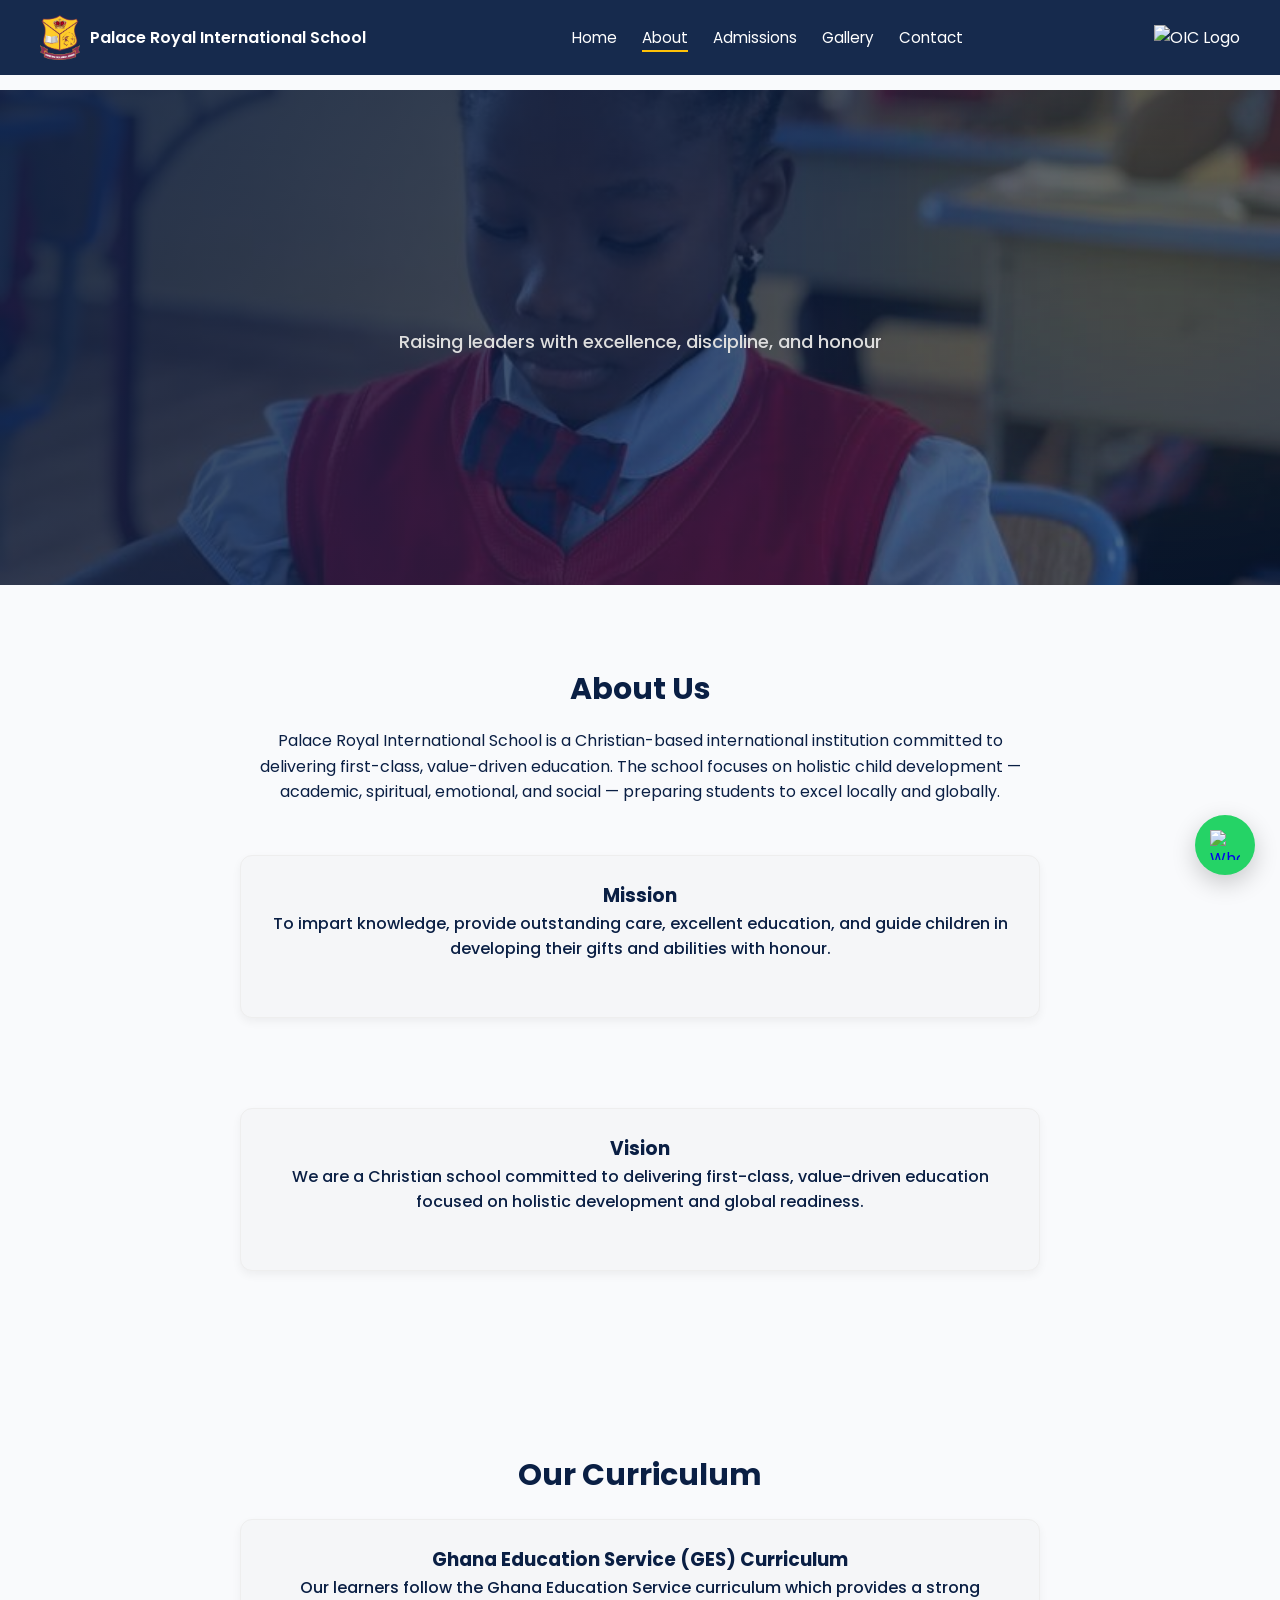
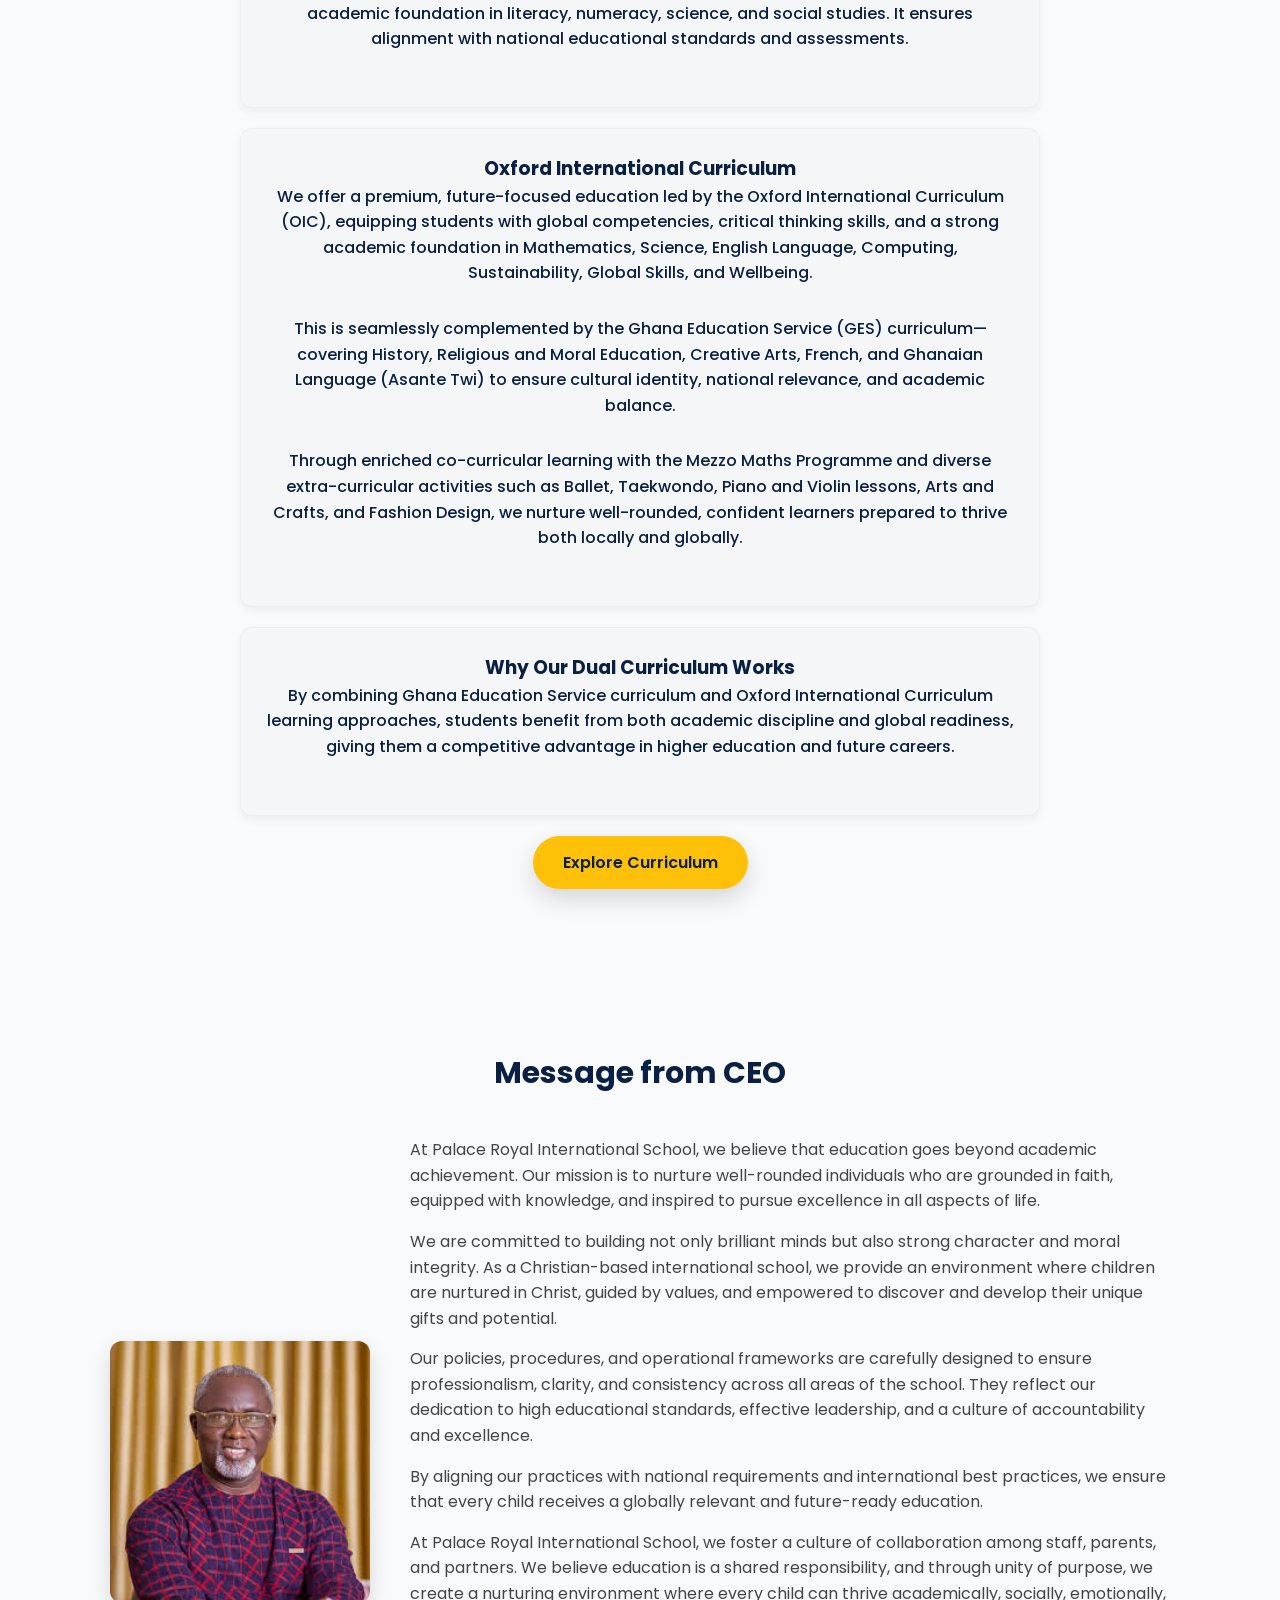
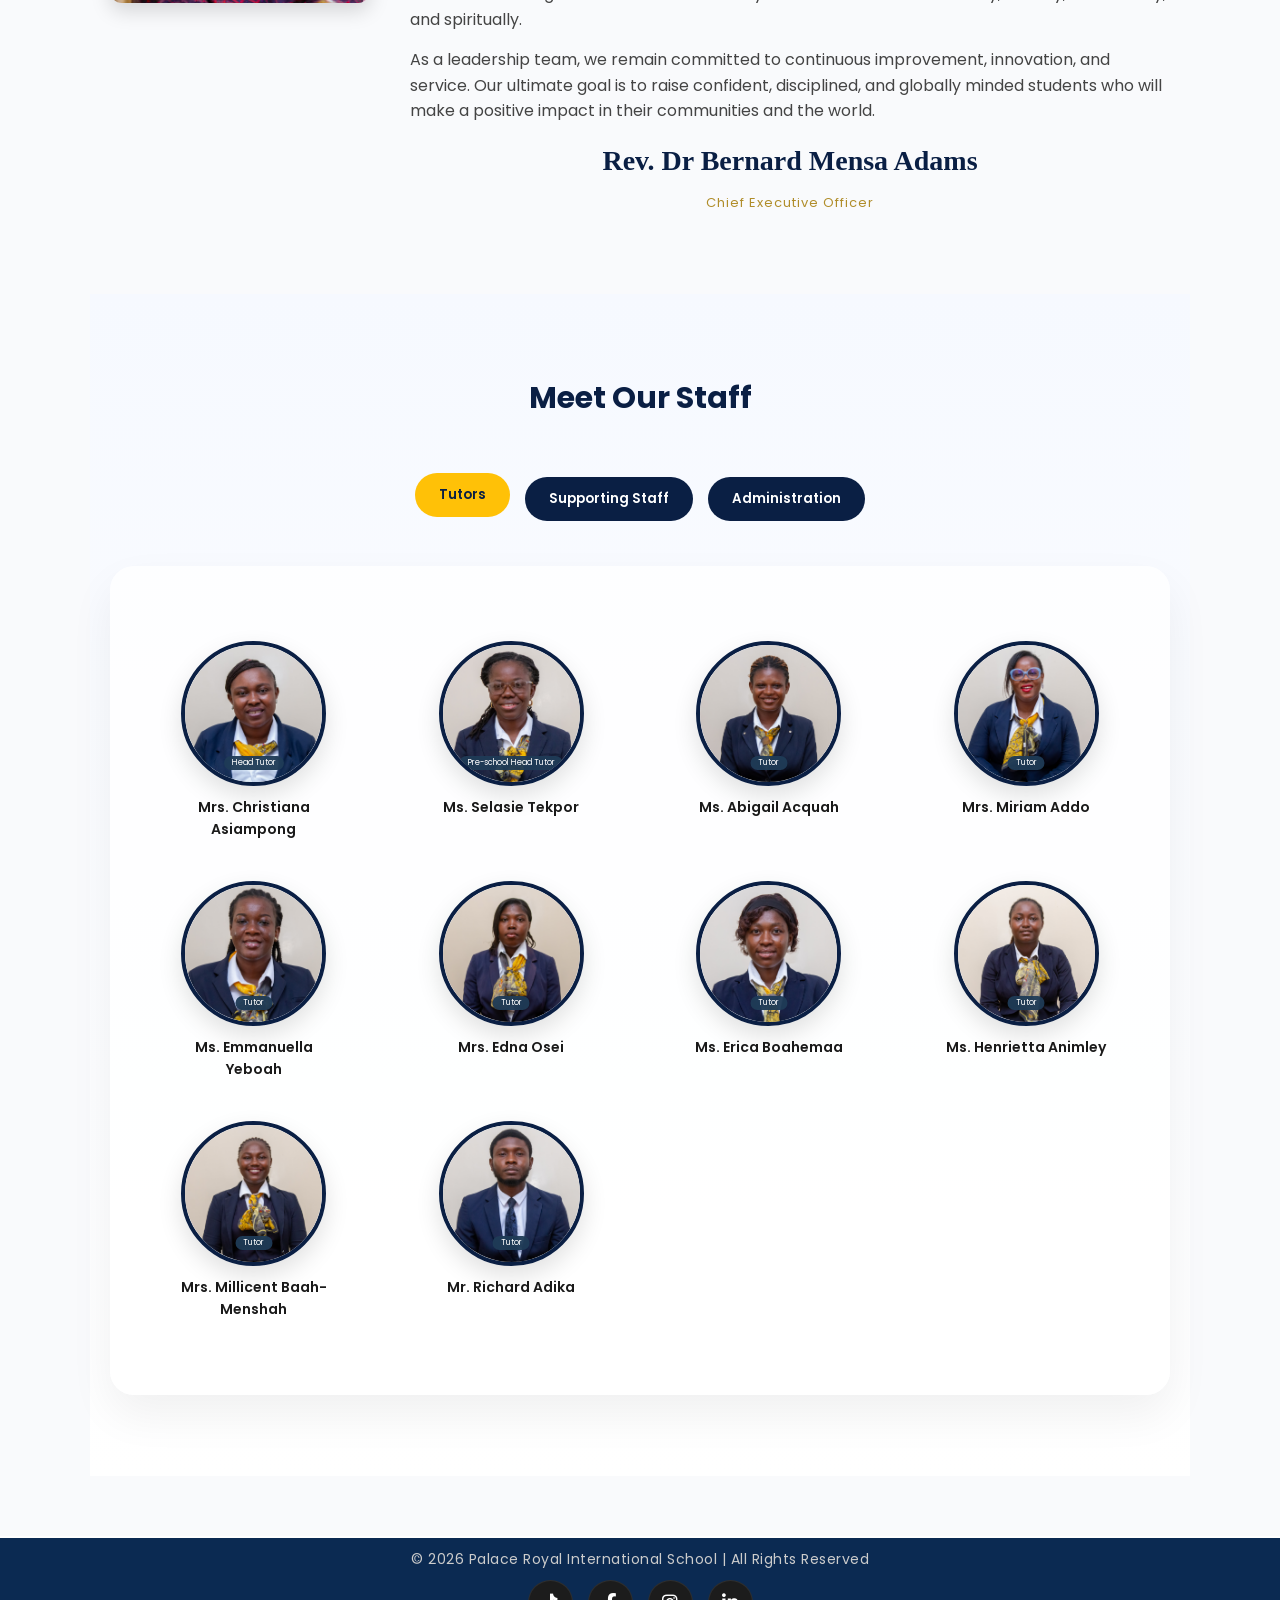
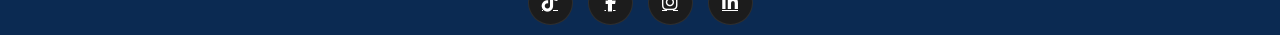
==== about.html @ c78242df "Initial website upload" ====
<!DOCTYPE html>
<html lang="en">

<head>
  <meta charset="UTF-8">
  <meta name="viewport" content="width=device-width, initial-scale=1.0">
  <title>About Us - Palace Royal International School</title>

  <link rel="stylesheet" href="style.css">
  <link href="https://fonts.googleapis.com/css2?family=Poppins:wght@300;400;600&display=swap" rel="stylesheet">
  <link rel="stylesheet" href="https://cdnjs.cloudflare.com/ajax/libs/font-awesome/6.5.0/css/all.min.css">
</head>

<body>

<!-- ================= STAFF POPUP (ONLY ONE VERSION) ================= -->
<div id="staffPopup" class="popup-overlay">

  <div class="popup-card">

    <button class="close-btn" id="closePopup">×</button>

    <img id="popupImg" class="popup-img" src="" alt="Tutor">

    <h2 id="popupName"></h2>
    <p id="popupRole"></p>

    <div class="popup-fact">
      <h4>Fun Fact</h4>
      <p id="popupFact"></p>
    </div>

  </div>

</div>

<!-- ================= NAVBAR ================= -->
<header class="header">
  <nav class="navbar">

    <div class="logo-container">
      <img src="images/school-logo.jpg" alt="School Logo">
      <span>Palace Royal International School</span>
    </div>

    <ul class="nav-links" id="navLinks">
      <li><a href="index.html">Home</a></li>
      <li><a href="about.html" class="active">About</a></li>
      <li><a href="admissions.html">Admissions</a></li>
      <li><a href="gallery.html">Gallery</a></li>
      <li><a href="contact.html">Contact</a></li>
    </ul>

    <div class="nav-logo">
      <img src="images/oic-logo.jpg" alt="OIC Logo">
    </div>

    <div class="menu-toggle" id="menuToggle">
      <span></span>
      <span></span>
      <span></span>
    </div>

  </nav>
</header>

<!-- ================= HERO ================= -->
<section class="page-hero">
  <p>Raising leaders with excellence, discipline, and honour</p>
</section>

<!-- ================= ABOUT ================= -->
<section class="section fade-in">

  <h2>About Us</h2>

  <p>
    Palace Royal International School is a Christian-based international institution committed to delivering first-class,
    value-driven education. The school focuses on holistic child development — academic, spiritual, emotional, and social —
    preparing students to excel locally and globally.
  </p>

  <div class="cards">

    <div class="card">
      <h3>Mission</h3>
      <p>
        To impart knowledge, provide outstanding care, excellent education, and guide children in developing their gifts and abilities with honour.
      </p>
    </div>

    <div class="card">
      <h3>Vision</h3>
      <p>
        We are a Christian school committed to delivering first-class, value-driven education focused on holistic development and global readiness.
      </p>
    </div>

  </div>

</section>

<section class="section">
  <h2>Our Curriculum</h2>

  <!-- GES -->
  <div class="card">
    <h3>Ghana Education Service (GES) Curriculum</h3>
    <p>
      Our learners follow the Ghana Education Service curriculum which provides a strong academic foundation in literacy, numeracy,
      science, and social studies. It ensures alignment with national educational standards and assessments.
    </p>
  </div>

  <!-- OIC -->
  <div class="card">
    <h3>Oxford International Curriculum</h3>
    <p>
   We offer a premium, future-focused education led by the Oxford International Curriculum (OIC), 
   equipping students with global competencies, critical thinking skills, 
   and a strong academic foundation in Mathematics, Science, English Language, Computing, Sustainability,
    Global Skills, and Wellbeing.
    </p>
    <p>
    This is seamlessly complemented by the Ghana Education Service (GES) 
    curriculum—covering History, Religious and Moral Education, Creative Arts, French, and Ghanaian Language (Asante Twi)
    to ensure cultural identity, national relevance, and academic balance. 
</p>

<p>
    Through enriched co-curricular learning with the Mezzo Maths Programme and diverse extra-curricular activities
     such as Ballet, Taekwondo, Piano and Violin lessons, Arts and Crafts, and Fashion Design,
      we nurture well-rounded, confident learners prepared to thrive both locally and globally.
    </p>
  </div>

  <!-- WHY -->
  <div class="card">
    <h3>Why Our Dual Curriculum Works</h3>
    <p>
      By combining Ghana Education Service curriculum and Oxford International Curriculum learning approaches, students benefit from both academic discipline and 
      global readiness,
      giving them a competitive advantage in higher education and future careers.
    </p>
  </div>

  
  <a href="curriculum.html" class="btn-primary">Explore Curriculum</a>
  
</section>


<!-- ================= CEO MESSAGE (FULL RESTORED CLEAN VERSION) ================= -->
<section class="section fade-in">

  <h2>Message from CEO</h2>

  <div class="ceo-container">

    <div class="ceo-image">
      <img src="images/ceo.jpg" alt="CEO">
    </div>

    <div class="ceo-text">

      <p>
        At Palace Royal International School, we believe that education goes beyond academic achievement.
        Our mission is to nurture well-rounded individuals who are grounded in faith, equipped with knowledge,
        and inspired to pursue excellence in all aspects of life.
      </p>

      <p>
        We are committed to building not only brilliant minds but also strong character and moral integrity.
        As a Christian-based international school, we provide an environment where children are nurtured in Christ,
        guided by values, and empowered to discover and develop their unique gifts and potential.
      </p>

      <p>
        Our policies, procedures, and operational frameworks are carefully designed to ensure professionalism, clarity,
        and consistency across all areas of the school. They reflect our dedication to high educational standards,
        effective leadership, and a culture of accountability and excellence.
      </p>

      <p>
        By aligning our practices with national requirements and international best practices, we ensure that every child
        receives a globally relevant and future-ready education.
      </p>

      <p>
        At Palace Royal International School, we foster a culture of collaboration among staff, parents, and partners.
        We believe education is a shared responsibility, and through unity of purpose, we create a nurturing environment
        where every child can thrive academically, socially, emotionally, and spiritually.
      </p>

      <p>
        As a leadership team, we remain committed to continuous improvement, innovation, and service.
        Our ultimate goal is to raise confident, disciplined, and globally minded students who will make a positive impact in their communities and the world.
      </p>

   <div class="ceo-signature">
  <h4>Rev. Dr Bernard Mensa Adams</h4>
  <span>Chief Executive Officer</span>
</div>
  </div>




</section>

<!-- ================= STAFF ================= -->

<section class="section staff-section fade-in">

  <div class="staff-header">
    <h2>Meet Our Staff</h2>
  </div>

  <div class="staff-tabs">
    <button type="button" class="staff-tab active" onclick="showStaffGroup('tutors', this)">Tutors</button>
    <button type="button" class="staff-tab" onclick="showStaffGroup('support', this)">Supporting Staff</button>
    <button type="button" class="staff-tab" onclick="showStaffGroup('admin', this)">Administration</button>
  </div>

  <!-- TUTORS -->
  <div id="tutors" class="staff-group-parallax active-staff-group">
    <div class="staff-container">

      <!-- staff 1 -->
      <div class="staff-card" data-fact="Loves Mathematics and enjoys simplifying complex problems for students." onclick="openFunFact(this)">
        <div class="img-wrap">
          <img src="images/staff1.jpg" alt="Staff 1">
          <span class="role-badge">Head Tutor</span>
        </div>
        <h3>Mrs. Christiana Asiampong</h3>
      </div>

      <!-- staff 2 -->
      <div class="staff-card" data-fact="Passionate about early childhood development and building strong foundational skills in young learners." onclick="openFunFact(this)">
        <div class="img-wrap">
          <img src="images/staff2.jpg" alt="Staff 2">
          <span class="role-badge">Pre-school Head Tutor</span>
        </div>
        <h3>Ms. Selasie Tekpor</h3>
      </div>

      <!-- staff 3 -->
      <div class="staff-card" data-fact="Enjoys creative teaching methods that make learning interactive and engaging for students." onclick="openFunFact(this)">
        <div class="img-wrap">
          <img src="images/staff3.jpg" alt="Staff 3">
          <span class="role-badge">Tutor</span>
        </div>
        <h3>Ms. Abigail Acquah</h3>
      </div>

      <!-- staff 4 -->
      <div class="staff-card" data-fact="Focuses on discipline, confidence building, and helping students develop strong classroom habits." onclick="openFunFact(this)">
        <div class="img-wrap">
          <img src="images/staff4.jpg" alt="Staff 4">
          <span class="role-badge">Tutor</span>
        </div>
        <h3>Mrs. Miriam Addo</h3>
      </div>

      <!-- staff 6 -->
      <div class="staff-card" data-fact="Specializes in literacy and numeracy development for strong academic foundations." onclick="openFunFact(this)">
        <div class="img-wrap">
          <img src="images/staff6.jpg" alt="Staff 6">
          <span class="role-badge">Tutor</span>
        </div>
        <h3>Ms. Emmanuella Yeboah</h3>
      </div>

      <!-- staff 8 -->
      <div class="staff-card" data-fact="Committed to academic excellence through structured teaching and consistent guidance." onclick="openFunFact(this)">
        <div class="img-wrap">
          <img src="images/staff8.jpg" alt="Staff 8">
          <span class="role-badge">Tutor</span>
        </div>
        <h3>Mrs. Edna Osei</h3>
      </div>

      <!-- staff 9 -->
      <div class="staff-card" data-fact="Promotes teamwork and collaboration to build strong social and academic skills in learners." onclick="openFunFact(this)">
        <div class="img-wrap">
          <img src="images/staff9.jpg" alt="Staff 9">
          <span class="role-badge">Tutor</span>
        </div>
        <h3>Ms. Erica Boahemaa</h3>
      </div>

      <!-- staff 11 -->
      <div class="staff-card" data-fact="Focuses on emotional intelligence and student wellbeing within the classroom environment." onclick="openFunFact(this)">
        <div class="img-wrap">
          <img src="images/staff11.jpg" alt="Staff 11">
          <span class="role-badge">Tutor</span>
        </div>
        <h3>Ms. Henrietta Animley</h3>
      </div>

      <!-- staff 12 -->
      <div class="staff-card" data-fact="Maintains discipline and structure while encouraging responsibility and academic focus." onclick="openFunFact(this)">
        <div class="img-wrap">
          <img src="images/staff12.jpg" alt="Staff 12">
          <span class="role-badge">Tutor</span>
        </div>
        <h3>Mrs. Millicent Baah-Menshah</h3>
      </div>

      <!-- staff 13 -->
      <div class="staff-card" data-fact="Dedicated to student success through structured teaching and continuous academic support." onclick="openFunFact(this)">
        <div class="img-wrap">
          <img src="images/staff13.jpg" alt="Staff 13">
          <span class="role-badge">Tutor</span>
        </div>
        <h3>Mr. Richard Adika</h3>
      </div>

    </div>
  </div>

  <!-- SUPPORTING STAFF -->
  <div id="support" class="staff-group-parallax">
    <div class="staff-container">

      <div class="staff-card" data-fact="Encourages creativity and helps students discover their unique learning strengths." onclick="openFunFact(this)">
        <div class="img-wrap">
          <img src="images/staff5.jpg" alt="Staff 5">
          <span class="role-badge">Supporting Staff</span>
        </div>
        <h3>Ms. Anita Bondzie</h3>
      </div>

      <div class="staff-card" data-fact="Provides consistent academic support and ensures smooth daily classroom learning." onclick="openFunFact(this)">
        <div class="img-wrap">
          <img src="images/staff10.jpg" alt="Staff 10">
          <span class="role-badge">Supporting Staff</span>
        </div>
        <h3>Ms. Martha Bondzie</h3>
      </div>

    </div>
  </div>

  <!-- ADMINISTRATION -->
  <div id="admin" class="staff-group-parallax">
    <div class="staff-container">
      <p class="empty-staff-note">Administration staff profiles will be updated soon.</p>
    </div>
  </div>

</section>

<!-- ================= FOOTER ================= -->

  <footer class="footer">
  <div class="footer-container">

    <p class="footer-text">
      © 2026 Palace Royal International School | All Rights Reserved
    </p>

    <div class="social-icons">
      <a href="https://www.tiktok.com/@palaceroyalintsch?_r=1&_t=ZS-95hRK3zbMGK
" target="_blank" aria-label="TikTok">
        <i class="fab fa-tiktok"></i>
      </a>
      <a href="https://www.facebook.com/share/1GBpR2aUCd/?mibextid=wwXIfr" target="_blank" aria-label="Facebook">
        <i class="fab fa-facebook-f"></i>
      </a>
      <a href="https://www.instagram.com/palaceroyalint_school?igsh=MXExd211Zmw5NnFlZA%3D%3D&utm_source=qr" target="_blank" aria-label="Instagram">
        <i class="fab fa-instagram"></i>
      </a>
      <a href="https://www.linkedin.com/in/palace-royal-international-school-b85800404/" target="_blank" aria-label="LinkedIn">
        <i class="fab fa-linkedin-in"></i>
      </a>  
    </div>
</footer>

<!-- ================= SCRIPTS ================= -->
<script src="script.js"></script>

<!-- ================= WHATSAPP ================= -->
<a href="https://wa.me/233205669352?text=Hello%20I%20would%20like%20to%20enroll%20my%20child%20at%20Palace%20Royal%20International%20School"
   class="whatsapp-btn"
   target="_blank"
   rel="noopener noreferrer">

  <img src="https://cdn-icons-png.flaticon.com/512/733/733585.png" alt="WhatsApp">

</a>

</body>
</html>
---- style.css ----
/* ================= RESET ================= */
*{
  margin:0;
  padding:0;
  box-sizing:border-box;
  font-family:'Poppins',sans-serif;
}

body{
  line-height:1.6;
  color:#333;
  background:#f9fafc;
  padding-top:90px;
}

/* ================= HEADER ================= */
.header{
  position:fixed;
  top:0;
  width:100%;
  background:rgba(10,31,68,0.95);
  backdrop-filter: blur(10px);
  z-index:1000;
}

.navbar{
  display:flex;
  justify-content:space-between;
  align-items:center;
  padding:15px 40px;
  color:white;
}

/* LOGO */
.logo-container{
  display:flex;
  align-items:center;
  gap:10px;
}

.logo-container img{
  height:45px;
}

.logo-container span{
  font-weight:600;
  color:white;
}

/* NAV */
.nav-links{
  display:flex;
  list-style:none;
  align-items:center;
}

.nav-links li{
  margin-left:25px;
}

.nav-links a{
  text-decoration:none;
  color:white;
  font-size:0.95rem;
  position:relative;
}

.nav-links a::after{
  content:'';
  position:absolute;
  bottom:-4px;
  left:0;
  width:0%;
  height:2px;
  background:#ffc107;
  transition:0.3s;
}

.nav-links a:hover::after,
.nav-links a.active::after{
  width:100%;
}

/* RIGHT LOGO */
.nav-logo img{
  height:45px;
  margin-left:10px;
}

/* HAMBURGER */
.menu-toggle{
  display:none;
  flex-direction:column;
  cursor:pointer;
}

.menu-toggle span{
  width:25px;
  height:3px;
  background:white;
  margin:4px 0;
  transition:0.3s;
}

/* ================= HERO ================= */
.hero{
  height:90vh;
  background:url('../images/school.jpg') center/cover no-repeat;
  display:flex;
  align-items:center;
  justify-content:center;
  position:relative;
}

.hero::after{
  content:'';
  position:absolute;
  inset:0;
  background:rgba(0,0,0,0.6);
}

.hero-content{
  position:relative;
  color:white;
  text-align:center;
  z-index:2;
}

.hero-content h1{
  font-size:48px;
  margin-bottom:15px;
}

.hero-content p{
  font-size:20px;
  margin-bottom:20px;
  color:#ddd;
}

.btn-primary{
  background:#ffc107;
  color:black;
  padding:12px 28px;
  border-radius:30px;
  text-decoration:none;
  font-weight:600;
}

/* ================= MOBILE ================= */
@media(max-width:768px){

  .menu-toggle{
    display:flex;
  }

  .nav-links{
    position:fixed;
    top:70px;
    right:-100%;
    height:100vh;
    width:250px;

    background:rgba(10,31,68,0.95);
    backdrop-filter: blur(10px);

    flex-direction:column;
    padding:30px;
    transition:0.4s ease;
  }

  .nav-links.active{
    right:0;
  }

  .nav-links li{
    margin:20px 0;
  }

  /* ANIMATION */
  .menu-toggle.active span:nth-child(1){
    transform:rotate(45deg) translate(5px,5px);
  }

  .menu-toggle.active span:nth-child(2){
    opacity:0;
  }

  .menu-toggle.active span:nth-child(3){
    transform:rotate(-45deg) translate(6px,-6px);
  }

  .hero-content h1{
    font-size:2rem;
  }
}

/* ================= NEWS ================= */
.news-section{
  padding:80px 20px;
  background:#f9fafc;
  text-align:center;
}

.news-header{
  margin-bottom:40px;
}

.subtitle{
  color:#5a67d8;
  font-size:0.8rem;
  letter-spacing:2px;
}

.news-header h2{
  font-size:28px;
  color:#0a1f44;
}

/* GRID */
.news-grid{
  display:grid;
  grid-template-columns:repeat(auto-fit,minmax(260px,1fr));
  gap:25px;
  max-width:1100px;
  margin:auto;
  width:100%;
}

/* CARD */
.news-card{
  background:white;
  border-radius:15px;
  overflow:hidden;
  box-shadow:0 8px 25px rgba(0,0,0,0.08);
  transition:0.3s;
}

.news-card:hover{
  transform:translateY(-5px);
}

/* IMAGE */
.news-card img{
  width:100%;
  height:160px;
  object-fit:cover;
}

/* CONTENT */
.news-content{
  padding:15px;
  text-align:left;
}

.date{
  font-size:0.75rem;
  color:#888;
  display:block;
  margin-bottom:5px;
}

.news-content h3{
  font-size:16px;
  color:#0a1f44;
  margin-bottom:8px;
}

.news-content p{
  font-size:13px;
  color:#555;
}

/* TOGGLE */
.full-text{
  display:none;
}

.news-card.active .full-text{
  display:block;
}

.news-card.active .short-text{
  display:none;
}

.toggle-btn{
  background:none;
  border:none;
  color:#ffc107;
  font-weight:bold;
  cursor:pointer;
  margin-top:8px;
}

footer{
  background:#0a1f44;
  color:white;
  text-align:center;
  padding:25px 15px;
  margin-top:60px;
  font-size:0.9rem;
}

/* RIGHT SIDE */
.nav-right {
  display: flex;
  align-items: center;
  gap: 15px;
}

/* OIC LOGO */
.oic-logo {
  height: 40px;
}

/* MOBILE FIX */
@media(max-width:768px){

  .oic-logo {
    height: 35px;
  }

}

.nav-right {
  display: flex;
  align-items: center;
  gap: 10px;
}

.oic-logo {
  height: 35px;
}

/* ================= WHATSAPP FLOAT ================= */
.whatsapp-btn {
  position: fixed;
  bottom: 25px;
  right: 25px;
  z-index: 1000;

  width: 60px;
  height: 60px;
  border-radius: 50%;

  display: flex;
  align-items: center;
  justify-content: center;

  background: #25D366;
  box-shadow: 0 8px 25px rgba(0,0,0,0.2);

  animation: floatUp 1s ease forwards, pulse 2s infinite;
  opacity: 0;
}

/* ICON */
.whatsapp-btn img {
  width: 30px;
  height: 30px;
}

/* HOVER EFFECT */
.whatsapp-btn:hover {
  transform: scale(1.1);
  box-shadow: 0 10px 30px rgba(0,0,0,0.3);
}

/* FLOAT IN ANIMATION */
@keyframes floatUp {
  from {
    transform: translateY(40px);
    opacity: 0;
  }
  to {
    transform: translateY(0);
    opacity: 1;
  }
}

/* PULSE EFFECT */
@keyframes pulse {
  0% {
    box-shadow: 0 0 0 0 rgba(37, 211, 102, 0.6);
  }
  70% {
    box-shadow: 0 0 0 15px rgba(37, 211, 102, 0);
  }
  100% {
    box-shadow: 0 0 0 0 rgba(37, 211, 102, 0);
  }
}


.whatsapp-btn::after {
  content: "Chat with us";
  position: absolute;
  right: 70px;
  background: #0a1f44;
  color: white;
  padding: 6px 10px;
  border-radius: 5px;
  font-size: 12px;
  opacity: 0;
  transition: 0.3s;
  white-space: nowrap;
}

.whatsapp-btn:hover::after {
  opacity: 1;
}


/* ================= OIC SECTION ================= */
.oic-section {
  padding: 90px 20px;
  text-align: center;

  /* 🔥 CLEAN GRADIENT BACKGROUND */
  background: linear-gradient(135deg, #0a1f44, #162f6b);

  color: white;
}

/* CONTENT */
.oic-content {
  max-width: 800px;
  margin: auto;
   background: rgba(255,255,255,0.05);
  padding: 40px;
  border-radius: 15px;
  backdrop-filter: blur(10px);
}


/* LOGO */
.oic-badge {
  height: 65px;
  margin-bottom: 20px;
}

/* TITLE */
.oic-content h1 {
  font-size: 30px;
  margin-bottom: 15px;
  font-weight: 600;
}

/* TEXT */
.oic-content p {
  font-size: 15px;
  color: #dcdcdc;
  line-height: 1.6;
}

/* SUBTLE GLOW EFFECT */
.oic-section::after {
  content: "";
  position: absolute;
  width: 300px;
  height: 300px;
  background: rgba(255, 193, 7, 0.15);
  filter: blur(120px);
  top: -50px;
  right: -50px;
}


/* ================= OIC SECTION ================= */
.oic-section{
  padding:80px 20px;
  display:flex;
  justify-content:center;
  align-items:center;

  /* 🔥 Gradient background */
  background: linear-gradient(135deg, #0a1f44, #1e3a8a, #2563eb);
}

/* CARD */
.oic-card{
  width:100%;
  max-width:1100px;
  padding:60px 30px;
  border-radius:12px;

  /* glass effect */
  background: rgba(255,255,255,0.05);
  backdrop-filter: blur(10px);

  text-align:center;
}

/* TEXT */
.oic-text h1{
  color:white;
  font-size:28px;
  font-weight:600;
  line-height:1.4;
    animation: glow 3s ease-in-out infinite alternate;
}
/* INNER WRAPPER */
.oic-inner {
  max-width: 900px;
  text-align: center;
  color: white;
}

/* TITLE */
.oic-inner h1 {
  font-size: 28px;
  font-weight: 600;
  line-height: 1.4;
  margin: 20px 0;
}

/* GOLD LINES (THIS MAKES IT LOOK PREMIUM) */
.oic-line {
  width: 80px;
  height: 3px;
  background: #ffc107;
  margin: 0 auto;
  border-radius: 2px;
}

/* MOBILE */
@media(max-width:768px){
  .oic-inner h1 {
    font-size: 20px;
  }
}

/* MOBILE */
@media(max-width:768px) {
  .oic-content h1 {
    font-size: 22px;
  }

  .oic-badge {
    height: 50px;
  }
}

@keyframes glow{
  from{
    text-shadow: 0 0 10px rgba(255,255,255,0.2);
  }
  to{
    text-shadow: 0 0 20px rgba(255,255,255,0.6);
  }
}






/* ================= ABOUT PAGE ================= */
/* ================= PAGE HERO ================= */
.page-hero{
  height:40vh;
  background: linear-gradient(rgba(10,31,68,0.7), rgba(10,31,68,0.7)),
              url('images/school1.jpg') center/cover no-repeat;
  display:flex;
  align-items:center;
  justify-content:center;
  text-align:center;
  color:white;
}

.page-hero p{
  font-size:22px;
  font-weight:500;
}

/* ================= ABOUT PAGE BASE ================= */
.page-hero{
  height:40vh;
  background: linear-gradient(rgba(10,31,68,0.7), rgba(10,31,68,0.7)),
              url('images/school.jpg') center/cover no-repeat;
  display:flex;
  align-items:center;
  justify-content:center;
  text-align:center;
  color:white;
}

.page-hero p{
  font-size:22px;
  font-weight:500;
}

/* ================= SECTION ================= */
.section{
  padding:70px 20px;
  max-width:1100px;
  margin:auto;
}

.section h2{
  text-align:center;
  color:#0a1f44;
  margin-bottom:25px;
}

.section p{
  text-align:center;
  max-width:800px;
  margin:0 auto 30px;
  color:#0a1f44;
}

/* ================= CARDS ================= */
.cards{
  display:grid;
  grid-template-columns:repeat(auto-fit,minmax(250px,1fr));
  gap:20px;
}

.card{
  background:white;
  padding:25px;
  border-radius:12px;
  box-shadow:0 6px 18px rgba(0,0,0,0.08);
  text-align:center;
  transition:0.3s;
}

.card:hover{
  transform:translateY(-5px);
}

.card h3{
  color:#0a1f44;
}

/* ================= CEO ================= */
.ceo-container{
  display:flex;
  gap:40px;
  align-items:center;
  flex-wrap:wrap;
  margin-top:40px;
}

.ceo-image img{
  width:260px;
  border-radius:12px;
  box-shadow:0 8px 20px rgba(0,0,0,0.15);
}

.ceo-text{
  flex:1;
}

.ceo-text p{
  text-align:left;
  margin-bottom:15px;
  color:#444;
}




.ceo-signature h4{
  font-family: 'Brush Script MT', cursive;
  font-size: 28px;
  color: #0a1f44;
  margin-bottom: 5px;
}

.ceo-signature span{
  font-size: 13px;
  color: #b08d2a; /* gold accent */
  letter-spacing: 1px;
}


/* ================= STAFF SECTION HEADER ================= */
.staff-section{
  padding:70px 20px;
  background: linear-gradient(180deg, #f6f9ff, #ffffff);
}

.staff-header{
  text-align:center;
  margin-bottom:40px;
}

.staff-header h2{
  font-size:32px;
  color:#0a1f44;
  position:relative;
  display:inline-block;
}

.staff-header h2::after{
  content:"";
  position:absolute;
  width:60%;
  height:3px;

  left:20%;
  bottom:-8px;
  border-radius:5px;
}

.staff-header p{
  color:#666;
  margin-top:15px;
  max-width:750px;
  margin-inline:auto;
}


/* ================= STAFF GRID (HORIZONTAL FIX) ================= */
.staff-container{
  display: grid;
  grid-template-columns: repeat(4, 1fr); /* forces horizontal rows */
  gap: 40px;
  padding: 40px 15px;
  justify-items: center;
  align-items: start;
}

@media(max-width: 900px){
  .staff-container{
    grid-template-columns: repeat(2, 1fr);
  }
}

@media(max-width: 500px){
  .staff-container{
    grid-template-columns: 1fr;
  }
}



/* ================= STAFF CARD ================= */
.staff-card{
  width:165px;
  text-align:center;
  cursor:pointer;
  transition:0.35s ease;
}

.staff-card:hover{
  transform:translateY(-8px);
}

/* ================= CIRCLE IMAGE ================= */
.img-wrap{
  width:145px;
  height:145px;
  margin:auto;
  border-radius:60%;
  overflow:hidden;
  border:4px solid #0a1f44;
  box-shadow:0 10px 25px rgba(0,0,0,0.12);
  transition:0.35s ease;
  position:relative;

}

.img-wrap img{
  width:100%;
  height:100%;
  object-fit:cover;
  transition:0.4s ease;
}

.staff-card:hover .img-wrap{
  transform:scale(1.08);
  border-color:#f3ef08;
  box-shadow:0 0 0 6px rgba(58,110,165,0.15),
             0 18px 35px rgba(0,0,0,0.2);
}

.staff-card:hover .img-wrap img{
  transform:scale(1.05);
}

/* ================= ROLE BADGE ================= */
.role-badge{
  position:absolute;
  bottom:12px;
  left:50%;
  transform:translateX(-50%);
  background:rgba(31,59,87,0.95);
  color:white;
  font-size:8px;
  padding:3px 8px;
  border-radius:20px;
  white-space:nowrap;
  max-width: 85%;
  text-align: center;

  line-height: 1;
}

/* ================= NAME ================= */
.staff-card h3{
  font-size:14px;
  margin-top:10px;
  font-weight:600;
  color:#1a1a1a;
}

/* ================= POPUP ================= */
.popup-overlay{
  position:fixed;
  inset:0;
  background:rgba(0,0,0,0.6);
  display:none;
  align-items:center;
  justify-content:center;
  z-index:2000;
}

.popup-overlay.show{
  display:flex;
}

.popup-card{
  background:white;
  padding:25px;
  border-radius:12px;
  width:90%;
  max-width:350px;
  text-align:center;
  animation:fadeIn 0.3s ease;
  position:relative;
}

.popup-img{
  width:120px;
  height:120px;
  border-radius:50%;
  object-fit:cover;
  margin-bottom:15px;
}

.popup-fact{
  margin-top:15px;
  background:#f4f6fb;
  padding:10px;
  border-radius:8px;
}

.close-btn{
  position:absolute;
  top:10px;
  right:15px;
  font-size:22px;
  border:none;
  background:none;
  cursor:pointer;
}

/* ================= ANIMATION ================= */
@keyframes fadeIn{
  from{ transform:scale(0.8); opacity:0; }
  to{ transform:scale(1); opacity:1; }
}

/* ================= RESPONSIVE ================= */
@media(max-width:768px){
  .ceo-container{
    flex-direction:column;
    text-align:center;
  }

  .ceo-text p{
    text-align:center;
  }

  .staff-container{
    grid-template-columns:repeat(2, 1fr);
  }

  .page-hero p{
    font-size:18px;
  }
}

@media(max-width:480px){
  .staff-container{
    grid-template-columns:1fr;
  }
}


/* ================= GALLERY SECTION ================= */
.gallery-section{
  padding:80px 20px;
  background: linear-gradient(180deg, #f6f9ff, #ffffff);
  text-align:center;
}

.gallery-header h2{
  font-size:32px;
  color:#0a1f44;
  margin-bottom:10px;
  position:relative;
  display:inline-block;
}

.gallery-header h2::after{
  content:"";
  width:60%;
  height:3px;
  background:#ffc107;
  position:absolute;
  left:20%;
  bottom:-8px;
  border-radius:5px;
}

.gallery-header p{
  color:#666;
  max-width:700px;
  margin:15px auto 40px;
  line-height:1.6;
}

/* ================= GRID ================= */
.gallery-grid{
  display:grid;
  grid-template-columns:repeat(auto-fit, minmax(250px, 1fr));
  gap:20px;
  max-width:1100px;
  margin:auto;
}

/* ================= ITEM ================= */
.gallery-item{
  position:relative;
  overflow:hidden;
  border-radius:15px;
  cursor:pointer;
  box-shadow:0 8px 25px rgba(0,0,0,0.08);
  transition:0.4s ease;
}

/* IMAGE */
.gallery-item img{
  width:100%;
  height:250px;
  object-fit:cover;
  transition:transform 0.5s ease;
}

/* HOVER EFFECT */
.gallery-item:hover{
  transform:translateY(-5px);
  box-shadow:0 15px 35px rgba(0,0,0,0.15);
}

.gallery-item:hover img{
  transform:scale(1.1);
}

/* ================= OVERLAY EFFECT ================= */
.gallery-item::after{
  content:"";
  position:absolute;
  inset:0;
  background:rgba(10,31,68,0.15);
  opacity:0;
  transition:0.3s ease;
}

.gallery-item:hover::after{
  opacity:1;
}

/* ================= RESPONSIVE ================= */
@media(max-width:768px){
  .gallery-header h2{
    font-size:24px;
  }

  .gallery-item img{
    height:200px;
  }
}

/* ================= LIGHTBOX ================= */
.lightbox{
  position:fixed;
  inset:0;
  background:rgba(0,0,0,0.85);
  display:none;
  align-items:center;
  justify-content:center;
  z-index:9999;
  padding:20px;
}

.lightbox img{
  max-width:90%;
  max-height:90%;
  border-radius:12px;
  box-shadow:0 10px 40px rgba(0,0,0,0.5);
  animation:zoomIn 0.3s ease;
}

/* animation */
@keyframes zoomIn{
  from{
    transform:scale(0.8);
    opacity:0;
  }
  to{
    transform:scale(1);
    opacity:1;
  }
}

/* ================= GALLERY SECTION ================= */
.gallery-section{
  padding:80px 20px;
  background:#f6f9ff;
  text-align:center;
}

.gallery-section h2{
  font-size:32px;
  color:#0a1f44;
  margin-bottom:20px;
}

/* FILTER BUTTONS */
.gallery-filters{
  margin-bottom:30px;
}

.gallery-filters button{
  background:#fff;
  border:1px solid #ddd;
  padding:10px 18px;
  margin:5px;
  border-radius:25px;
  cursor:pointer;
  transition:0.3s;
  font-weight:500;
}

.gallery-filters button:hover{
  background:#0a1f44;
  color:#fff;
}

.gallery-filters .active{
  background:#ffc107;
  border-color:#ffc107;
  color:#000;
}

/* GRID */
.gallery-grid{
  display:grid;
  grid-template-columns:repeat(auto-fit, minmax(220px, 1fr));
  gap:20px;
  max-width:1100px;
  margin:auto;
}

/* ITEM */
.gallery-item{
  overflow:hidden;
  border-radius:12px;
  cursor:pointer;
  position:relative;
  box-shadow:0 8px 20px rgba(0,0,0,0.08);
}

/* IMAGE */
.gallery-item img{
  width:100%;
  height:220px;
  object-fit:cover;
  transition:0.4s ease;
}

/* HOVER EFFECT */
.gallery-item:hover img{
  transform:scale(1.08);
}

/* LIGHT OVERLAY */
.gallery-item::after{
  content:"";
  position:absolute;
  inset:0;
  background:rgba(0,0,0,0.15);
  opacity:0;
  transition:0.3s;
}

.gallery-item:hover::after{
  opacity:1;
}

/* MOBILE */
@media(max-width:600px){
  .gallery-item img{
    height:180px;
  }
}


/* ================= PREMIUM GALLERY ================= */

.gallery-section.premium{
  padding:90px 20px;
  background:linear-gradient(180deg, #f6f9ff, #ffffff);
  text-align:center;
}

.gallery-title{
  font-size:34px;
  color:#0a1f44;
  margin-bottom:20px;
  position:relative;
  display:inline-block;
}

.gallery-title::after{
  content:"";
  width:60%;
  height:3px;
  background:#ffc107;
  position:absolute;
  left:20%;
  bottom:-10px;
  border-radius:5px;
}

/* FILTER BUTTONS */
.gallery-filters{
  margin:25px 0 40px;
}

.gallery-filters button{
  background:#fff;
  border:1px solid #ddd;
  padding:10px 20px;
  margin:5px;
  border-radius:30px;
  cursor:pointer;
  transition:0.3s;
  font-weight:500;
}

.gallery-filters button:hover{
  background:#0a1f44;
  color:#fff;
}

.gallery-filters .active{
  background:#ffc107;
  border-color:#ffc107;
  color:#000;
}

/* ===== MASONRY STYLE GRID ===== */
gallery-grid{
  display:grid;
  grid-template-columns:repeat(auto-fit, minmax(220px, 1fr));
  gap:20px;
}

/* ITEM */
.gallery-item{
  margin-bottom:18px;
  break-inside:avoid;
  border-radius:14px;
  overflow:hidden;
  position:relative;
  cursor:pointer;
  box-shadow:0 10px 25px rgba(0,0,0,0.08);
  transform:translateY(0);
  opacity:1;
  transition:0.6s ease;
}

/* IMAGE */
.gallery-item img{
  width:100%;
  display:block;
  transition:0.4s ease;
}

/* HOVER EFFECT */
.gallery-item:hover img{
  transform:scale(1.08);
}

/* DARK OVERLAY */
.gallery-item::after{
  content:"";
  position:absolute;
  inset:0;
  background:rgba(0,0,0,0.15);
  opacity:0;
  transition:0.3s;
}

.gallery-item:hover::after{
  opacity:1;
}

/* FADE IN ANIMATION */
.gallery-item.show{
  opacity:1;
  transform:translateY(0);
}

/* MOBILE */
@media(max-width:768px){
  .gallery-grid{
    columns:2 180px;
  }
}

@media(max-width:480px){
  .gallery-grid{
    columns:1;
  }
}


.gallery-item {
  opacity: 0;
  transform: translateY(20px);
  transition: 0.5s ease;
}

.gallery-item.show {
  opacity: 1;
  transform: translateY(0);
}

/* LIGHTBOX */
.lightbox {
  display: none;
  position: fixed;
  inset: 0;
  background: rgba(0,0,0,0.9);
  justify-content: center;
  align-items: center;
  z-index: 9999;
}

.lightbox img {
  max-width: 90%;
  max-height: 85%;
  border-radius: 10px;
}



/* ================= PAGE HERO ================= */
.page-hero{
  height:40vh;
  background: linear-gradient(rgba(10,31,68,0.75), rgba(10,31,68,0.75)),
              url('images/school.jpg') center/cover no-repeat;
  display:flex;
  flex-direction:column;
  align-items:center;
  justify-content:center;
  text-align:center;
  color:white;
}

.page-hero h1{
  font-size:36px;
  margin-bottom:10px;
}

.page-hero p{
  font-size:16px;
  color:#ddd;
}

/* ================= SECTION ================= */
.section{
  padding:80px 20px;
  text-align:center;
}

.section.light{
  background:#f6f9ff;
}

.section h2{
  font-size:28px;
  color:#0a1f44;
  margin-bottom:10px;
}

/* DIVIDER */
.divider{
  width:60px;
  height:3px;
  background:#ffc107;
  margin:10px auto 40px;
  border-radius:2px;
}

/* ================= PROCESS CARDS ================= */
.cards{
  display:grid;
  grid-template-columns:repeat(auto-fit, minmax(220px, 1fr));
  gap:20px;
  max-width:1000px;
  margin:auto;
}

.card{
  background:white;
  padding:25px;
  border-radius:12px;
  box-shadow:0 6px 18px rgba(0,0,0,0.08);
  font-weight:500;
  transition:0.3s ease;
}

.card:hover{
  transform:translateY(-5px);
  box-shadow:0 12px 30px rgba(0,0,0,0.15);
}

/* ================= DOWNLOAD SECTION ================= */
.download-container{
  display:grid;
  grid-template-columns:repeat(auto-fit, minmax(250px, 1fr));
  gap:25px;
  max-width:1100px;
  margin:auto;
}

.download-card{
  background:white;
  padding:25px;
  border-radius:15px;
  text-align:center;
  box-shadow:0 8px 25px rgba(0,0,0,0.08);
  transition:0.3s ease;
}

.download-card:hover{
  transform:translateY(-6px);
  box-shadow:0 15px 35px rgba(0,0,0,0.15);
}

.download-card h3{
  color:#0a1f44;
  margin-bottom:10px;
}

.download-card p{
  color:#666;
  font-size:14px;
  margin-bottom:15px;
}

/* BUTTON */
.btn{
  display:inline-block;
  background:#ffc107;
  color:#000;
  padding:10px 22px;
  border-radius:25px;
  text-decoration:none;
  font-weight:600;
  transition:0.3s ease;
}

.btn:hover{
  background:#0a1f44;
  color:white;
}

/* ================= CTA ================= */
.section a.btn{
  margin-top:15px;
}

/* ================= FADE ANIMATION ================= */
.fade-in{
  opacity:0;
  transform:translateY(30px);
  transition:0.6s ease;
}

.fade-in.show{
  opacity:1;
  transform:translateY(0);
}

/* ================= MOBILE ================= */
@media(max-width:768px){

  .page-hero h1{
    font-size:26px;
  }

  .section h2{
    font-size:22px;
  }

}

/* ================= PAGE HERO ================= */
.page-hero{
  height:55vh;
  background: url('images/school.jpg') center/cover no-repeat;
  position:relative;
  display:flex;
  align-items:center;
  justify-content:center;
  text-align:center;
  overflow:hidden;
}

.page-hero::before{
  content:"";
  position:absolute;
  inset:0;
  background:linear-gradient(135deg, rgba(10,31,68,0.9), rgba(10,31,68,0.6));
}

.page-hero::after{
  content:"";
  position:absolute;
  width:400px;
  height:400px;
  background:rgba(255,193,7,0.15);
  filter:blur(120px);
  top:-80px;
  right:-80px;
}

.page-hero h1{
  font-size:48px;
  color:#fff;
  z-index:2;
  animation: fadeUp 1s ease forwards;
}

.page-hero p{
  color:#ddd;
  font-size:18px;
  margin-top:10px;
  z-index:2;
  animation: fadeUp 1.3s ease forwards;
}

@keyframes fadeUp{
  from{opacity:0; transform:translateY(30px);}
  to{opacity:1; transform:translateY(0);}
}

/* ================= SECTION BASE ================= */
.section{
  padding:80px 20px;
  max-width:1100px;
  margin:auto;
  text-align:center;
}

.section.light{
  background:#f7f9fc;
}

.section h2{
  font-size:30px;
  color:#0a1f44;
  margin-bottom:15px;
}

/* GOLD DIVIDER */
.divider{
  width:70px;
  height:3px;
  background:#ffc107;
  margin:10px auto 40px;
  border-radius:3px;
}

/* ================= PROCESS CARDS ================= */
.card{
  background:white;
  padding:40px 25px;
  border-radius:16px;
  position:relative;
  text-align:center;
  overflow:hidden;
  transition:0.4s ease;
  border:1px solid #eee;
}

/* glowing border on hover */
.card::before{
  content:"";
  position:absolute;
  inset:0;
  border-radius:16px;
  padding:1px;
  background:linear-gradient(135deg, transparent, #ffc107, transparent);
  -webkit-mask: linear-gradient(#fff 0 0) content-box, linear-gradient(#fff 0 0);
  -webkit-mask-composite: xor;
  opacity:0;
  transition:0.4s;
}

.card:hover::before{
  opacity:1;
}

.card:hover{
  transform:translateY(-10px) scale(1.02);
  box-shadow:0 20px 40px rgba(0,0,0,0.12);
}

/* BIG NUMBER */
.card::after{
  content: attr(data-step);
  position:absolute;
  font-size:80px;
  font-weight:700;
  color:rgba(10,31,68,0.05);
  top:10px;
  right:15px;
}

/* ================= DOWNLOAD SECTION ================= */
.download-card{
  background:linear-gradient(145deg, #ffffff, #f5f7fb);
  padding:30px;
  border-radius:18px;
  position:relative;
  overflow:hidden;
  transition:0.4s ease;
}

.download-card::before{
  content:"";
  position:absolute;
  width:150px;
  height:150px;
  background:rgba(255,193,7,0.15);
  border-radius:50%;
  top:-40px;
  right:-40px;
  transition:0.4s;
}

.download-card:hover::before{
  transform:scale(1.2);
}

.download-card:hover{
  transform:translateY(-8px);
  box-shadow:0 20px 40px rgba(0,0,0,0.12);
}

/* button upgrade */
.btn{
  background:linear-gradient(135deg, #0a1f44, #1e3a8a);
  color:white;
  padding:10px 20px;
  border-radius:30px;
  text-decoration:none;
  font-size:13px;
  display:inline-block;
  transition:0.3s;
}

.btn:hover{
  background:#ffc107;
  color:black;
  transform:scale(1.05);
}



/* ================= CONTACT CTA ================= */
.section a.btn{
  margin-top:20px;
}

/* ================= ANIMATION ================= */
.fade-in{
  opacity:0;
  transform:translateY(30px);
  transition:0.6s ease;
}

.fade-in.show{
  opacity:1;
  transform:translateY(0);
}

/* ================= MOBILE ================= */
@media(max-width:768px){

  .page-hero h1{
    font-size:28px;
  }

  .page-hero p{
    font-size:14px;
  }

  .section h2{
    font-size:24px;
  }

}


/* ================= CONTACT HERO ================= */
.contact-hero{
  height:50vh;
  background:linear-gradient(rgba(10,31,68,0.85), rgba(10,31,68,0.6)),
             url('images/school.jpg') center/cover no-repeat;
}

/* ================= CONTACT SECTION ================= */
.contact-section{
  padding:90px 20px;
  background:linear-gradient(180deg,#f6f9ff,#ffffff);
}

.contact-container{
  max-width:1100px;
  margin:auto;
  display:grid;
  grid-template-columns:1fr 1fr;
  gap:40px;
}

/* LEFT SIDE */
.contact-info{
  background:linear-gradient(135deg,#0a1f44,#1e3a8a);
  color:white;
  padding:40px;
  border-radius:20px;
  position:relative;
  overflow:hidden;
}

.contact-info::after{
  content:"";
  position:absolute;
  width:250px;
  height:250px;
  background:rgba(255,193,7,0.2);
  filter:blur(100px);
  top:-50px;
  right:-50px;
}

.contact-info h2{
  margin-bottom:10px;
}

.contact-info p{
  margin-bottom:25px;
  color:#ddd;
}

.info-box{
  margin-bottom:20px;
}

.info-box h4{
  font-size:14px;
  margin-bottom:5px;
}

.info-box p{
  font-size:14px;
  color:#ccc;
}

/* FORM SIDE */
.contact-form{
  background:white;
  padding:40px;
  border-radius:20px;
  box-shadow:0 15px 40px rgba(0,0,0,0.08);
}

.contact-form h2{
  margin-bottom:20px;
  color:#0a1f44;
}

/* INPUTS */
.form-group{
  margin-bottom:15px;
}

.form-group input,
.form-group textarea{
  width:100%;
  padding:12px 15px;
  border-radius:10px;
  border:1px solid #ddd;
  font-size:14px;
  transition:0.3s;
}

.form-group input:focus,
.form-group textarea:focus{
  border-color:#ffc107;
  outline:none;
}

/* BUTTON */
.btn{
  background:#0a1f44;
  color:white;
  padding:12px 20px;
  border:none;
  border-radius:25px;
  cursor:pointer;
  transition:0.3s;
}

.btn:hover{
  background:#ffc107;
  color:black;
}

/* PREMIUM CTA BUTTON */
.btn-primary{
  display: inline-block;
  background: #ffc107;
  color: #0a1f44;
  padding: 14px 30px;
  border-radius: 40px;
  font-weight: 600;
  text-decoration: none;
  transition: all 0.3s ease;

  /* ✨ floating effect */
  box-shadow: 0 10px 25px rgba(0,0,0,0.15);
  position: relative;
  top: 0;
}

/* ✨ HOVER LIFT EFFECT */
.btn-primary:hover{
  transform: translateY(-6px);
  box-shadow: 0 18px 35px rgba(0,0,0,0.25);
  background: #ffca2c;
}

/* ✨ ACTIVE CLICK FEEDBACK */
.btn-primary:active{
  transform: translateY(-2px);
  box-shadow: 0 8px 18px rgba(0,0,0,0.2);
}



/* MAP */
.map-section iframe{
  width:100%;
  height:350px;
  border:0;
}

/* ================= MOBILE ================= */
@media(max-width:768px){
  .contact-container{
    grid-template-columns:1fr;
  }
}



.contact-info .btn{
  display:inline-block;
  margin-top:20px;
}

.admission-box{
  background:#f7f9fc;
  padding:20px;
  border-radius:12px;
  border-left:4px solid #ffc107;
  margin-top:15px;
  transition:0.3s ease;
}

.admission-box:hover{
  transform:translateY(-5px);
  box-shadow:0 10px 25px rgba(0,0,0,0.08);
}

.admission-box h3{
  color:#0a1f44;
  margin-bottom:8px;
}

.admission-box p{
  font-size:14px;
  color:#555;
}

.lightbox {
  display: none;
  position: fixed;
  inset: 0;
  background: rgba(0,0,0,0.9);
  justify-content: center;
  align-items: center;
  z-index: 9999;
}

.lightbox img {
  max-width: 90%;
  max-height: 85%;
  border-radius: 10px;
}

.curriculum-preview{
  text-align:center;
  padding:60px 20px;
}

.curriculum-preview h2{
  color:#0a1f44;
  margin-bottom:10px;
}

.curriculum-preview p{
  max-width:700px;
  margin:auto;
  color:#555;
}

.curriculum-preview{
  text-align: center;
  padding: 60px 20px;
}

.curriculum-preview h2{
  color: #0a1f44;
  margin-bottom: 12px;
}

.curriculum-preview p{
  max-width: 700px;
  margin: 0 auto 25px auto; /* 👈 THIS creates space below text */
  color: #555;
  line-height: 1.6;
}

/* BUTTON SPACING FIX */
.curriculum-preview .btn-primary{
  display: inline-block;
  margin-top: 10px; /* 👈 pushes it down nicely */
}
.apply-center{
  display:flex;
  justify-content:center;
  margin-top:50px;
}

.apply-btn{
  background: linear-gradient(135deg, #ffc107, #ffb300);
  color:#0a1f44;
  padding:14px 35px;
  border-radius:50px;
  font-weight:600;
  text-decoration:none;
  box-shadow:0 10px 25px rgba(0,0,0,0.15);
  transition:0.3s ease;
}

/* ✨ Hover lift effect */
.apply-btn:hover{
  transform: translateY(-5px);
  box-shadow:0 15px 30px rgba(0,0,0,0.25);
}

.curriculum-grid{
  display:grid;
  grid-template-columns:repeat(auto-fit, minmax(220px, 1fr));
  gap:25px;
  margin-top:35px;
}

.curriculum-card{
  background:#ffffff;
  padding:30px 20px;
  border-radius:16px;
  text-align:center;
  box-shadow:0 10px 30px rgba(0,0,0,0.08);
  transition:0.3s ease;
  position:relative;
  overflow:hidden;
}

/* soft accent line */
.curriculum-card::before{
  content:"";
  position:absolute;
  top:0;
  left:0;
  width:100%;
  height:4px;
  background:linear-gradient(90deg, #0a1f44, #ffc107);
}

/* hover effect */
.curriculum-card:hover{
  transform:translateY(-8px);
  box-shadow:0 18px 40px rgba(0,0,0,0.15);
}

/* title */
.curriculum-card h3{
  color:#0a1f44;
  font-size:18px;
  margin-bottom:8px;
}

/* subtitle */
.curriculum-card p{
  color:#666;
  font-size:14px;
}


.subject-list{
  margin-top:15px;
  display:flex;
  flex-wrap:wrap;
  gap:8px;
  justify-content:center;
}

/* each subject pill */
.subject-list span{
  background:#f4f6fb;
  padding:6px 10px;
  border-radius:20px;
  font-size:12px;
  color:#0a1f44;
  border:1px solid #e6eaf2;
  transition:0.3s ease;
}

/* hover effect */
.subject-list span:hover{
  background:#0a1f44;
  color:white;
  transform:scale(1.05);
}

/* ================= FOOTER ================= */

.footer {
  background: #0b2a52; /* your navy blue */
  padding: 10px 0; /* very slim */
  text-align: center;
  border-top: 2px solid #fff; /* thin white line */
}

/* Center everything properly */
.footer-container {
  max-width: 1100px;
  margin: auto;
  display: flex;
  flex-direction: column;
  align-items: center;
  justify-content: center;
}

/* Text */
.footer-text {
  font-size: 14px;
  color: #ccc;
  margin-bottom: 10px;
  letter-spacing: 0.5px;
}

/* ================= SOCIAL ICONS ================= */

.social-icons {
  display: flex;
  justify-content: center;
  align-items: center;
  gap: 15px;
}

/* ICON BUTTONS */
.social-icons a {
  width: 45px;
  height: 45px;
  background: #1c1c1c; /* visible circle */
  border-radius: 50%;
  display: flex;
  align-items: center;
  justify-content: center;

  color: #fff; /* FIX: makes icons visible */
  font-size: 18px;

  border: 1px solid rgba(255,255,255,0.08);
  transition: all 0.3s ease;
}

/* Ensure icon inside is white */
.social-icons a i {
  color: #fff;
}

/* Hover effect */
.social-icons a:hover {
  transform: translateY(-5px) scale(1.05);
  background: #00a651; /* your school green */
  box-shadow: 0 10px 25px rgba(0, 166, 81, 0.3);
}

/* ================= RESPONSIVE ================= */

@media (max-width: 600px) {
  .footer {
    padding: 30px 15px;
  }

  .footer-text {
    font-size: 13px;
  }

  .social-icons a {
    width: 40px;
    height: 40px;
    font-size: 16px;
  }
}

.info-box a {
  color: #ffffff;
  text-decoration: none;
  font-weight: 500;
}

.info-box a:hover {
  color: #fbff00;
  text-decoration: underline;
}

.cards {
  display: flex;
  align-items: center;
  justify-content: center;
    gap: 50px; /* increase spacing */
  flex-wrap: wrap;
}

.flow-container .card {
  display: flex;
  align-items: center;
  gap: 12px;
  white-space: nowrap;
}

.card {
  position: relative;
  background: #fff;
  padding: 20px 25px 20px 60px;
  border-radius: 12px;
  font-weight: 500;
  min-width: 220px;
  box-shadow: 0 5px 15px rgba(0,0,0,0.08);
  display: flex;
  align-items: center;
  justify-content: center;
  gap: 30px;
  flex-wrap: nowrap; /* 👈 THIS fixes arrows disappearing */
}

/* Number circle */
.step {
  position: absolute;
  left: 15px;
  top: 50%;
  transform: translateY(-50%);
  width: 35px;
  height: 35px;
  background: #007BFF;
  color: #fff;
  font-weight: 600;
  border-radius: 50%;
  display: flex;
  align-items: center;
  justify-content: center;
}

/* Arrow between cards */


.card:not(:last-child)::after {
  content: "→";
  font-family: "Font Awesome 6 Free";
  font-weight: 900; /* 👈 VERY IMPORTANT */
  position: absolute;
  right: -25px;
  top: 50%;
  transform: translateY(-50%);
  color: #999;
  font-size: 18px;
}

/* Mobile version (vertical flow) */
@media (max-width: 768px) {
  .cards {
    flex-direction: column;
  }

  .card:not(:last-child)::after {
    content: "\f063"; /* down arrow */
    right: 50%;
    top: 100%;
    transform: translateX(50%);
  }
}

.flow-container {
  display: flex;
  align-items: center;
  justify-content: center;
  gap: 20px;
  flex-wrap: nowrap;
  overflow-x: auto;
  padding: 20px 10px;
}

/* CARD */
.card {
  background: #f5f6f8;
  padding: 14px 20px;
  border-radius: 12px;

  display: flex;            /* KEY FIX */
  align-items: center;
  gap: 12px;                /* space between number and text */

  min-width: 240px;
  white-space: nowrap;

  box-shadow: 0 4px 10px rgba(0,0,0,0.05);
}

/* NUMBER CIRCLE */
.step {
  background: #1e73ff;
  color: #fff;

  width: 30px;
  height: 30px;

  display: flex;            /* center number */
  align-items: center;
  justify-content: center;

  border-radius: 50%;
  font-weight: 600;

  flex-shrink: 0;           /* PREVENT OVERLAP */
}


/* ARROWS */
.arrow {
  font-size: 18px;
  color: #1e73ff;
  flex-shrink: 0;
}

.process-flow {
  display: flex;
  align-items: center;
  justify-content: center;
  gap: 25px;
  flex-wrap: nowrap;
  margin-top: 40px;
}

/* STEP CARD */
.step-box {
  background: #fff;
  border-radius: 16px;
  padding: 25px 20px;
  width: 220px;
  text-align: center;
  position: relative;
  box-shadow: 0 10px 25px rgba(0,0,0,0.08);
  transition: 0.3s ease;
}

.step-box:hover {
  transform: translateY(-6px);
  box-shadow: 0 15px 35px rgba(0,0,0,0.12);
}

/* ICON */
.step-box .icon {
  width: 60px;
  height: 60px;
  margin: 0 auto 15px;
  border-radius: 50%;
  display: flex;
  align-items: center;
  justify-content: center;
  font-size: 24px;
  background: rgba(0,0,0,0.05);
}

/* STEP NUMBER (NO OVERLAP) */
.step-number {
  width: 35px;
  height: 35px;
  border-radius: 50%;
  color: #fff;
  font-weight: 600;
  display: flex;
  align-items: center;
  justify-content: center;
  margin: 10px auto;
}

/* TEXT */
.step-box p {
  font-size: 15px;
  font-weight: 500;
  margin-top: 10px;
}

/* COLORS */
.blue .step-number { background: #2f80ed; }
.green .step-number { background: #27ae60; }
.orange .step-number { background: #f39c12; }
.purple .step-number { background: #9b51e0; }

/* ICON COLORS */
.blue .icon { color: #2f80ed; }
.green .icon { color: #27ae60; }
.orange .icon { color: #f39c12; }
.purple .icon { color: #9b51e0; }

/* ARROWS */
.arrow {
  font-size: 28px;
  color: #bbb;
}

/* RESPONSIVE */
@media (max-width: 1024px) {
  .process-flow {
    flex-wrap: wrap;
  }

  .arrow {
    display: none;
  }
}

/* ✅ FIX CURRICULUM CARDS */
.section .card {
  display: block;        /* restore normal layout */
  padding: 25px;
  text-align: center;
}

.section .card p {
  white-space: normal;   /* allow wrapping */
  line-height: 1.6;
}

.section .card {
  max-width: 800px;
  margin: 20px auto;
}

.staff-tabs {
  display: flex;
  justify-content: center;
  gap: 15px;
  flex-wrap: wrap;
  margin: 20px 0 45px;
}

.staff-tabs button {
  border: none;
  background: #0a1f44;
  color: white;
  padding: 12px 24px;
  border-radius: 30px;
  cursor: pointer;
  font-weight: 600;
  transition: 0.3s ease;
}

.staff-tabs button:hover {
  background: #ffc107;
  color: #0a1f44;
  transform: translateY(-4px);
}

.staff-group {
  scroll-margin-top: 120px;
  margin-bottom: 70px;
}

.staff-group > h3 {
  text-align: center;
  color: #0a1f44;
  font-size: 24px;
  margin-bottom: 10px;
}

/* ================= STAFF PARALLAX TABS ================= */

.staff-tabs {
  display: flex;
  justify-content: center;
  gap: 15px;
  flex-wrap: wrap;
  margin: 20px 0 45px;
}

.staff-tabs button {
  border: none;
  background: #0a1f44;
  color: white;
  padding: 12px 24px;
  border-radius: 30px;
  cursor: pointer;
  font-weight: 600;
  transition: 0.3s ease;
}

.staff-tabs button:hover,
.staff-tabs button.active {
  background: #ffc107;
  color: #0a1f44;
  transform: translateY(-4px);
}

.staff-group-parallax {
  display: none;
  opacity: 0;
  transform: translateY(60px) scale(0.96);
}

.staff-group-parallax.active-staff-group {
  display: block;
  animation: staffParallaxReveal 0.75s ease forwards;
}

.staff-group-parallax > h3 {
  text-align: center;
  color: #0a1f44;
  font-size: 24px;
  margin-bottom: 15px;
}

@keyframes staffParallaxReveal {
  from {
    opacity: 0;
    transform: translateY(60px) scale(0.96);
  }

  to {
    opacity: 1;
    transform: translateY(0) scale(1);
  }
}

.empty-staff-note {
  text-align: center;
  color: #666;
  font-style: italic;
  width: 100%;
}

.staff-group-parallax.active-staff-group {
  display: block;
  animation: staffParallaxReveal 0.75s ease forwards;
  background: rgba(255,255,255,0.75);
  padding: 35px 20px;
  border-radius: 24px;
  box-shadow: 0 20px 45px rgba(0,0,0,0.06);
}
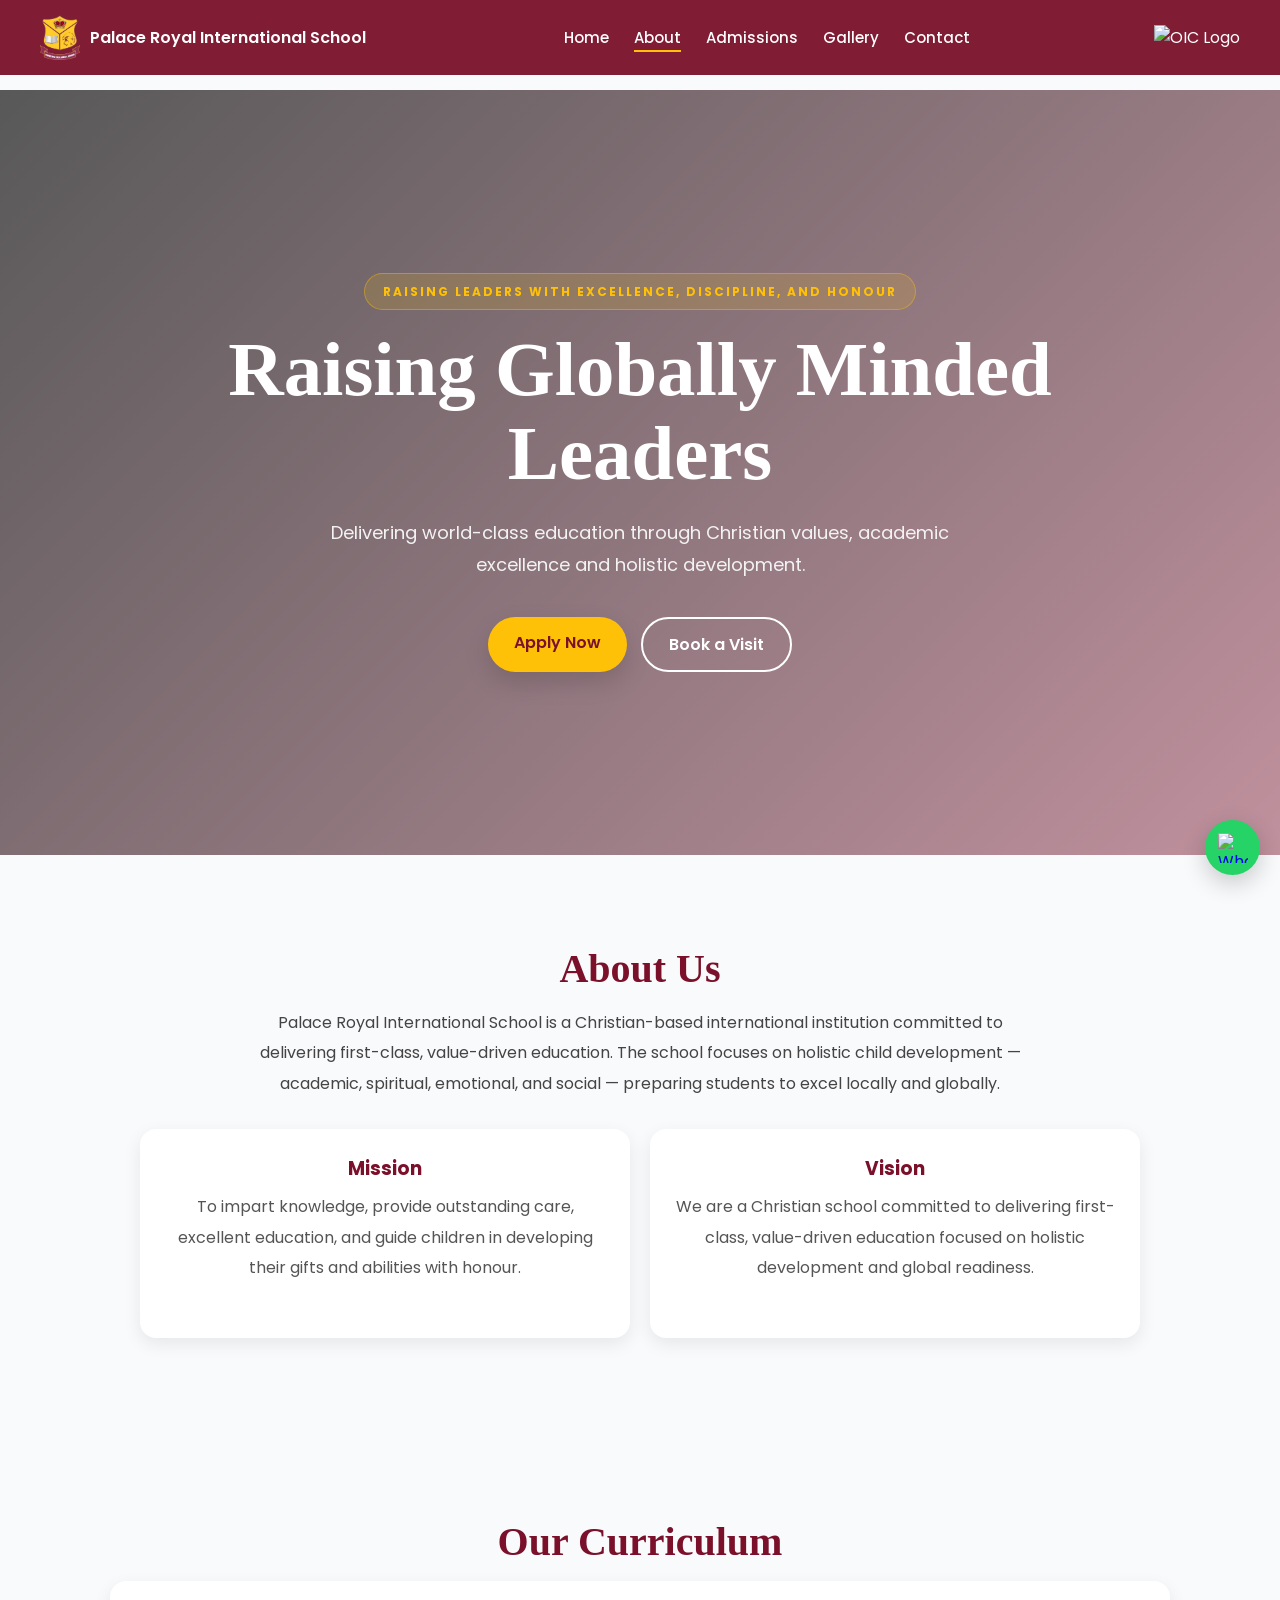
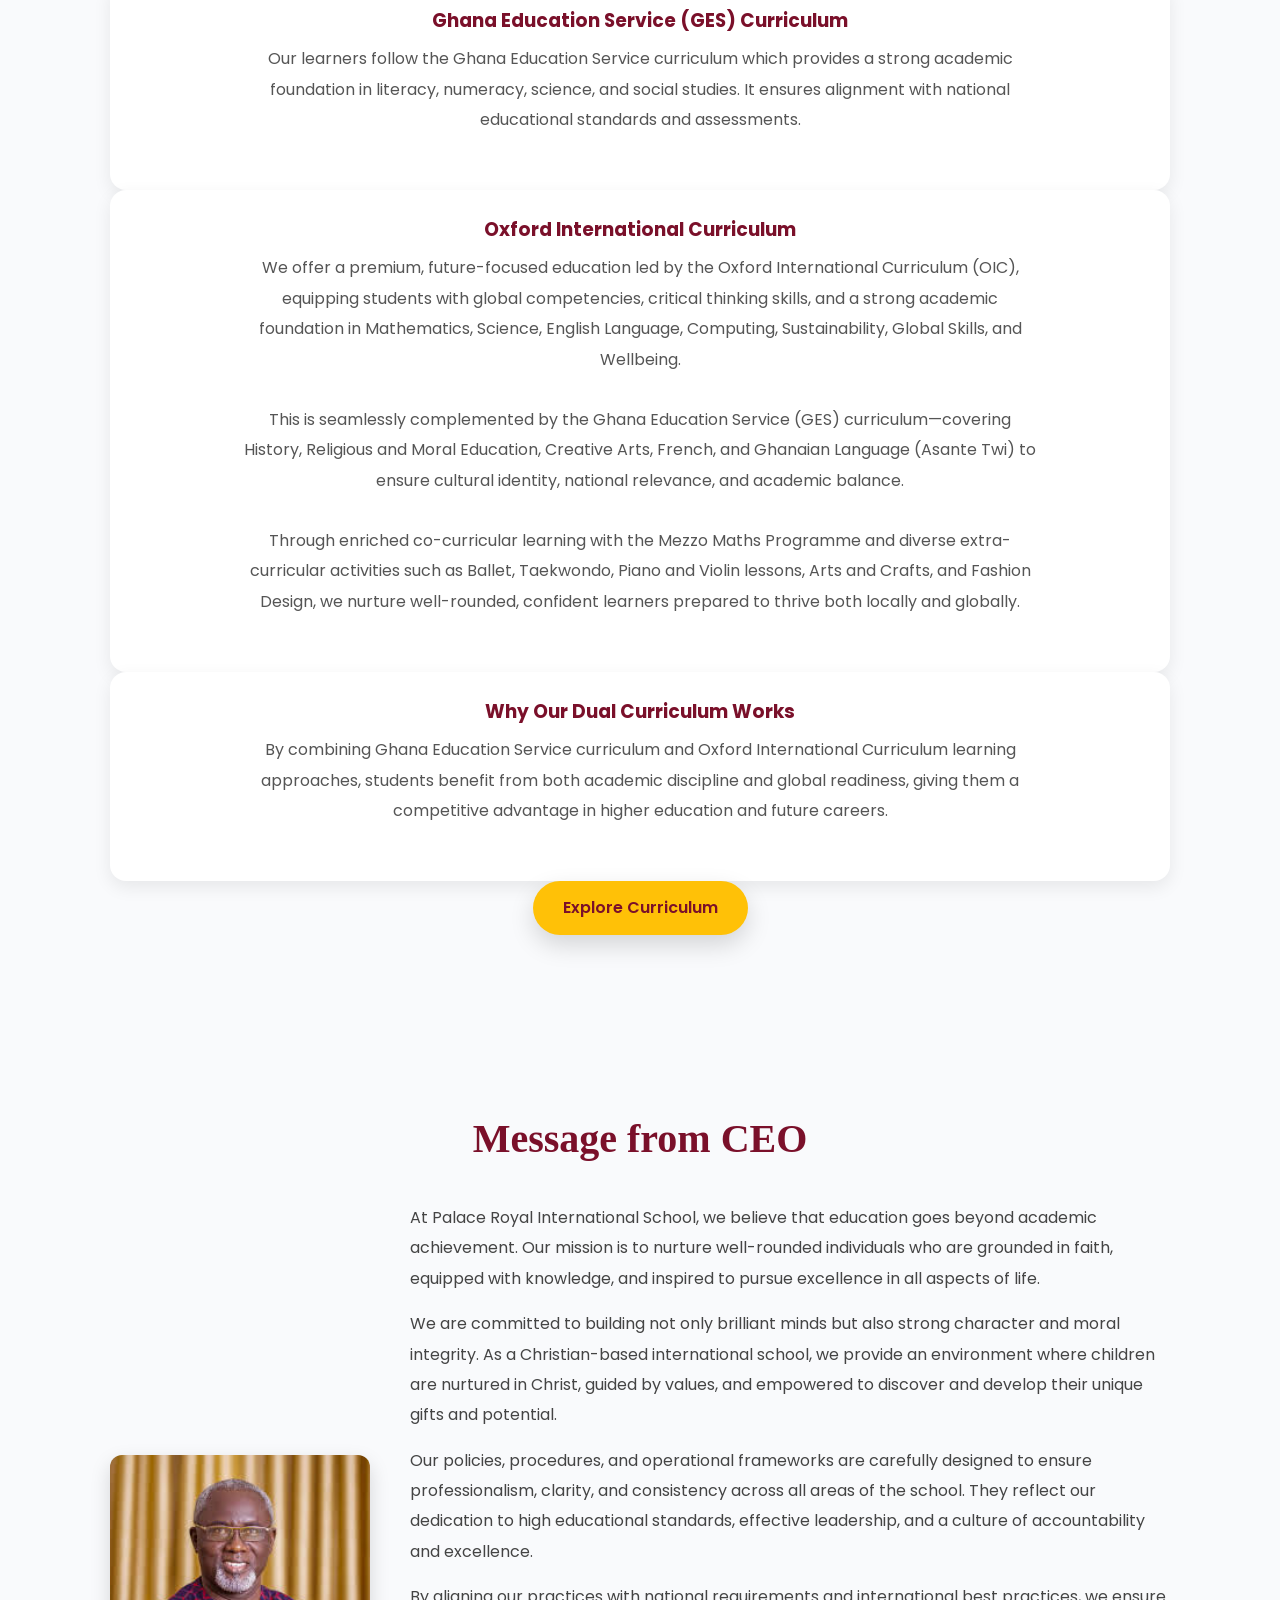
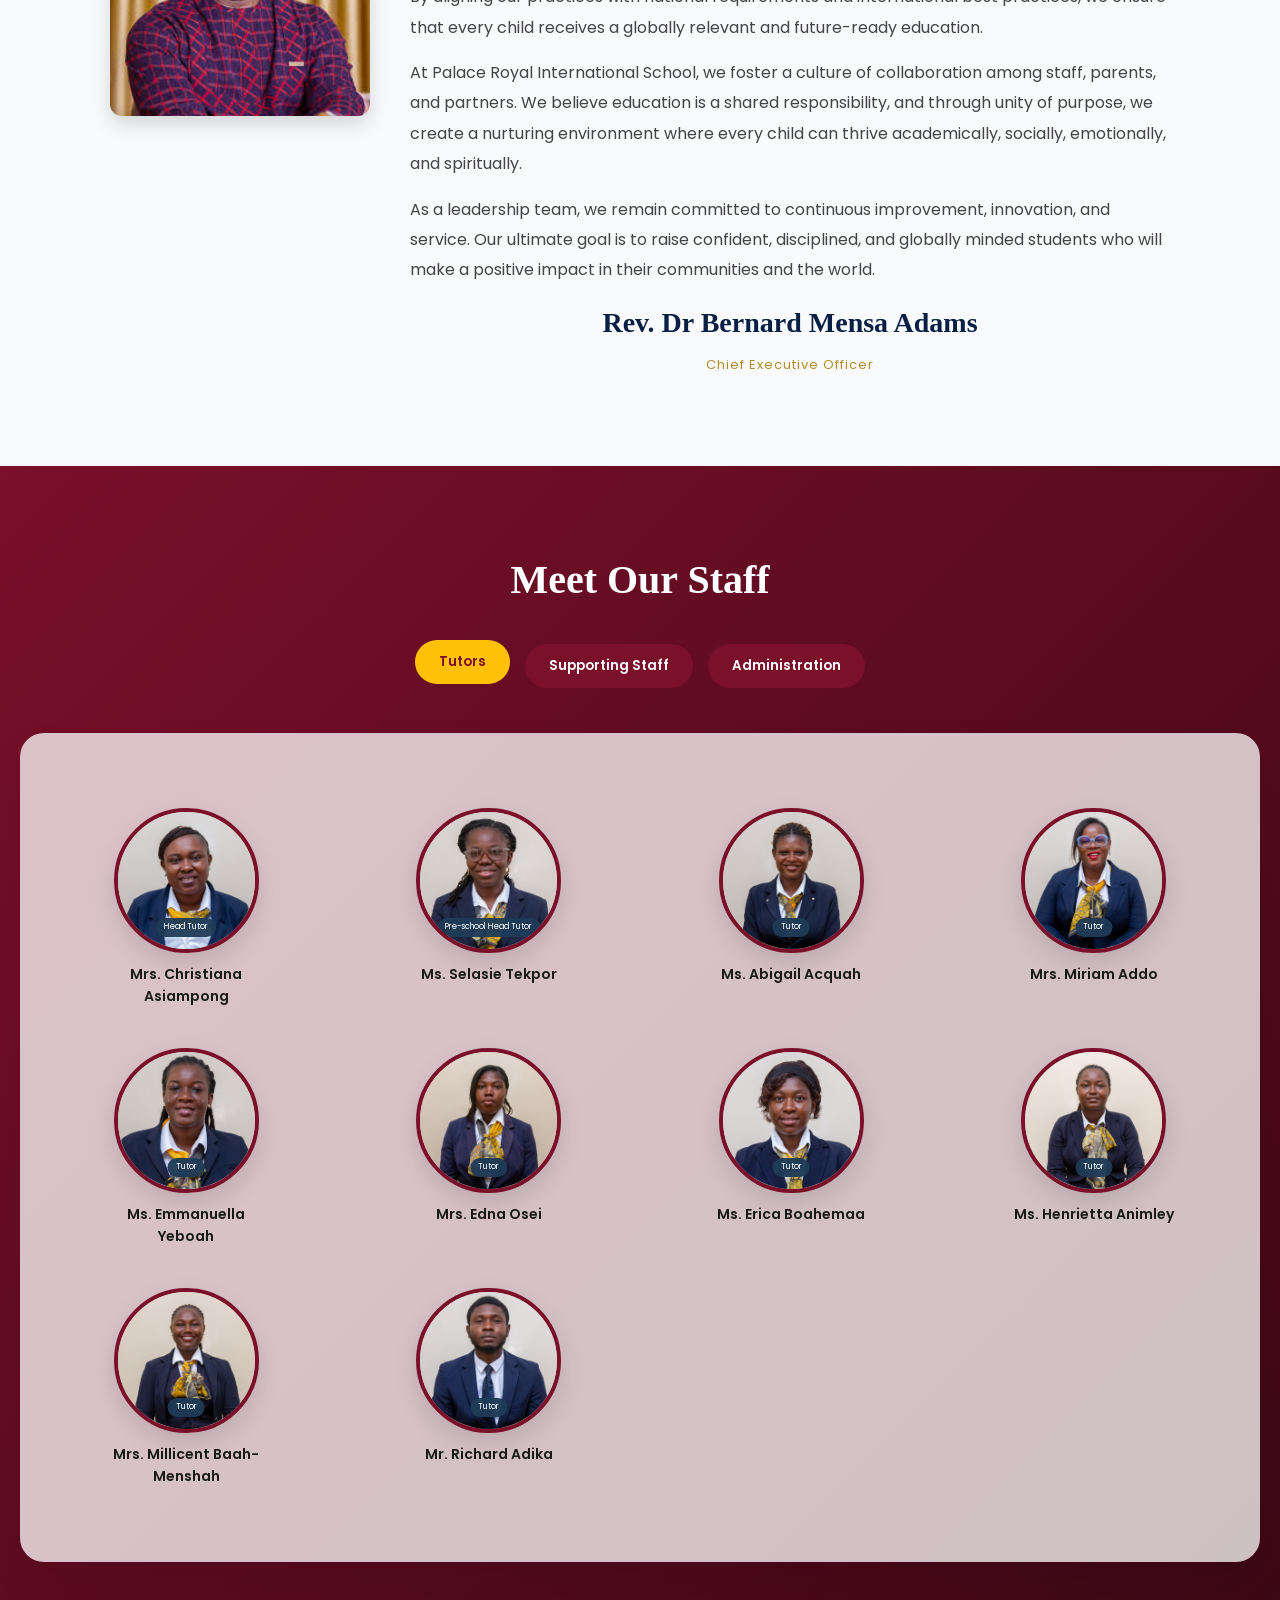
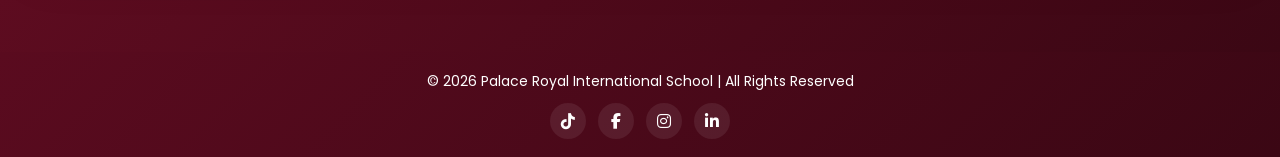
==== commit 1d81eb7c: "Updated website design" ====
--- a/about.html
+++ b/about.html
@@ -33,6 +33,7 @@
   </div>
 
 </div>
+
 
 <!-- ================= NAVBAR ================= -->
 <header class="header">
@@ -51,23 +52,62 @@
       <li><a href="contact.html">Contact</a></li>
     </ul>
 
-    <div class="nav-logo">
-      <img src="images/oic-logo.jpg" alt="OIC Logo">
-    </div>
-
-    <div class="menu-toggle" id="menuToggle">
-      <span></span>
-      <span></span>
-      <span></span>
+    <!-- Group OIC + Hamburger together -->
+    <div class="nav-right">
+      <div class="nav-logo">
+        <img src="images/oic-logo.jpg" alt="OIC Logo">
+      </div>
+
+      <div class="menu-toggle" id="menuToggle">
+        <span></span>
+        <span></span>
+        <span></span>
+      </div>
     </div>
 
   </nav>
+
 </header>
 
 <!-- ================= HERO ================= -->
-<section class="page-hero">
+
+<!-- ================= ><section class="page-hero">
   <p>Raising leaders with excellence, discipline, and honour</p>
+</section>================= -->
+
+<section class="about-hero">
+
+  <div class="about-hero-overlay"></div>
+
+  <div class="about-hero-content">
+
+    <span class="hero-tag">
+      Raising leaders with excellence, discipline, and honour
+    </span>
+
+    <h1>
+      Raising Globally Minded Leaders
+    </h1>
+
+    <p>
+      Delivering world-class education through Christian values,
+      academic excellence and holistic development.
+    </p>
+
+    <div class="hero-buttons">
+      <a href="admissions.html" class="btn-primary">
+        Apply Now
+      </a>
+
+      <a href="contact.html" class="hero-outline-btn">
+        Book a Visit
+      </a>
+    </div>
+
+  </div>
+
 </section>
+
 
 <!-- ================= ABOUT ================= -->
 <section class="section fade-in">
--- a/style.css
+++ b/style.css
@@ -1,1249 +1,692 @@
 /* ================= RESET ================= */
-*{
-  margin:0;
-  padding:0;
-  box-sizing:border-box;
-  font-family:'Poppins',sans-serif;
-}
-
-body{
-  line-height:1.6;
-  color:#333;
-  background:#f9fafc;
-  padding-top:90px;
+* {
+  margin: 0;
+  padding: 0;
+  box-sizing: border-box;
+  font-family: 'Poppins', sans-serif;
+}
+
+html {
+  scroll-behavior: smooth;
+}
+
+body {
+  line-height: 1.6;
+  color: #333;
+  background: #f9fafc;
+  padding-top: 90px;
 }
 
 /* ================= HEADER ================= */
-.header{
-  position:fixed;
-  top:0;
-  width:100%;
-  background:rgba(10,31,68,0.95);
+.header {
+  position: fixed;
+  top: 0;
+  width: 100%;
+  background: rgba(122,16,42,0.95);
   backdrop-filter: blur(10px);
-  z-index:1000;
-}
-
-.navbar{
-  display:flex;
-  justify-content:space-between;
-  align-items:center;
-  padding:15px 40px;
-  color:white;
-}
-
-/* LOGO */
-.logo-container{
-  display:flex;
-  align-items:center;
-  gap:10px;
-}
-
-.logo-container img{
-  height:45px;
-}
-
-.logo-container span{
-  font-weight:600;
-  color:white;
-}
-
-/* NAV */
-.nav-links{
-  display:flex;
-  list-style:none;
-  align-items:center;
-}
-
-.nav-links li{
-  margin-left:25px;
-}
-
-.nav-links a{
-  text-decoration:none;
-  color:white;
-  font-size:0.95rem;
-  position:relative;
-}
-
-.nav-links a::after{
-  content:'';
-  position:absolute;
-  bottom:-4px;
-  left:0;
-  width:0%;
-  height:2px;
-  background:#ffc107;
-  transition:0.3s;
-}
-
-.nav-links a:hover::after,
-.nav-links a.active::after{
-  width:100%;
-}
-
-/* RIGHT LOGO */
-.nav-logo img{
-  height:45px;
-  margin-left:10px;
-}
-
-/* HAMBURGER */
-.menu-toggle{
-  display:none;
-  flex-direction:column;
-  cursor:pointer;
-}
-
-.menu-toggle span{
-  width:25px;
-  height:3px;
-  background:white;
-  margin:4px 0;
-  transition:0.3s;
-}
-
-/* ================= HERO ================= */
-.hero{
-  height:90vh;
-  background:url('../images/school.jpg') center/cover no-repeat;
-  display:flex;
-  align-items:center;
-  justify-content:center;
-  position:relative;
-}
-
-.hero::after{
-  content:'';
-  position:absolute;
-  inset:0;
-  background:rgba(0,0,0,0.6);
-}
-
-.hero-content{
-  position:relative;
-  color:white;
-  text-align:center;
-  z-index:2;
-}
-
-.hero-content h1{
-  font-size:48px;
-  margin-bottom:15px;
-}
-
-.hero-content p{
-  font-size:20px;
-  margin-bottom:20px;
-  color:#ddd;
-}
-
-.btn-primary{
-  background:#ffc107;
-  color:black;
-  padding:12px 28px;
-  border-radius:30px;
-  text-decoration:none;
-  font-weight:600;
-}
-
-/* ================= MOBILE ================= */
-@media(max-width:768px){
-
-  .menu-toggle{
-    display:flex;
-  }
-
-  .nav-links{
-    position:fixed;
-    top:70px;
-    right:-100%;
-    height:100vh;
-    width:250px;
-
-    background:rgba(10,31,68,0.95);
-    backdrop-filter: blur(10px);
-
-    flex-direction:column;
-    padding:30px;
-    transition:0.4s ease;
-  }
-
-  .nav-links.active{
-    right:0;
-  }
-
-  .nav-links li{
-    margin:20px 0;
-  }
-
-  /* ANIMATION */
-  .menu-toggle.active span:nth-child(1){
-    transform:rotate(45deg) translate(5px,5px);
-  }
-
-  .menu-toggle.active span:nth-child(2){
-    opacity:0;
-  }
-
-  .menu-toggle.active span:nth-child(3){
-    transform:rotate(-45deg) translate(6px,-6px);
-  }
-
-  .hero-content h1{
-    font-size:2rem;
-  }
-}
-
-/* ================= NEWS ================= */
-.news-section{
-  padding:80px 20px;
-  background:#f9fafc;
-  text-align:center;
-}
-
-.news-header{
-  margin-bottom:40px;
-}
-
-.subtitle{
-  color:#5a67d8;
-  font-size:0.8rem;
-  letter-spacing:2px;
-}
-
-.news-header h2{
-  font-size:28px;
-  color:#0a1f44;
-}
-
-/* GRID */
-.news-grid{
-  display:grid;
-  grid-template-columns:repeat(auto-fit,minmax(260px,1fr));
-  gap:25px;
-  max-width:1100px;
-  margin:auto;
-  width:100%;
-}
-
-/* CARD */
-.news-card{
-  background:white;
-  border-radius:15px;
-  overflow:hidden;
-  box-shadow:0 8px 25px rgba(0,0,0,0.08);
-  transition:0.3s;
-}
-
-.news-card:hover{
-  transform:translateY(-5px);
-}
-
-/* IMAGE */
-.news-card img{
-  width:100%;
-  height:160px;
-  object-fit:cover;
-}
-
-/* CONTENT */
-.news-content{
-  padding:15px;
-  text-align:left;
-}
-
-.date{
-  font-size:0.75rem;
-  color:#888;
-  display:block;
-  margin-bottom:5px;
-}
-
-.news-content h3{
-  font-size:16px;
-  color:#0a1f44;
-  margin-bottom:8px;
-}
-
-.news-content p{
-  font-size:13px;
-  color:#555;
-}
-
-/* TOGGLE */
-.full-text{
-  display:none;
-}
-
-.news-card.active .full-text{
-  display:block;
-}
-
-.news-card.active .short-text{
-  display:none;
-}
-
-.toggle-btn{
-  background:none;
-  border:none;
-  color:#ffc107;
-  font-weight:bold;
-  cursor:pointer;
-  margin-top:8px;
-}
-
-footer{
-  background:#0a1f44;
-  color:white;
-  text-align:center;
-  padding:25px 15px;
-  margin-top:60px;
-  font-size:0.9rem;
-}
-
-/* RIGHT SIDE */
-.nav-right {
+  z-index: 1000;
+}
+
+.navbar {
   display: flex;
+  justify-content: space-between;
   align-items: center;
-  gap: 15px;
-}
-
-/* OIC LOGO */
-.oic-logo {
-  height: 40px;
-}
-
-/* MOBILE FIX */
-@media(max-width:768px){
-
-  .oic-logo {
-    height: 35px;
-  }
-
-}
-
-.nav-right {
+  padding: 15px 40px;
+  color: white;
+}
+
+.logo-container {
   display: flex;
   align-items: center;
   gap: 10px;
 }
 
-.oic-logo {
-  height: 35px;
-}
-
-/* ================= WHATSAPP FLOAT ================= */
-.whatsapp-btn {
-  position: fixed;
-  bottom: 25px;
-  right: 25px;
-  z-index: 1000;
-
-  width: 60px;
-  height: 60px;
-  border-radius: 50%;
-
+.logo-container img {
+  height: 45px;
+}
+
+.logo-container span {
+  font-weight: 600;
+  color: white;
+}
+
+.nav-links {
+  display: flex;
+  list-style: none;
+  align-items: center;
+}
+
+.nav-links li {
+  margin-left: 25px;
+}
+
+.nav-links a {
+  text-decoration: none;
+  color: white;
+  font-size: 0.95rem;
+  position: relative;
+}
+
+.nav-links a::after {
+  content: '';
+  position: absolute;
+  bottom: -4px;
+  left: 0;
+  width: 0;
+  height: 2px;
+  background: #ffc107;
+  transition: 0.3s;
+}
+
+.nav-links a:hover::after,
+.nav-links a.active::after {
+  width: 100%;
+}
+
+.nav-logo img {
+  height: 45px;
+  margin-left: 10px;
+}
+
+.menu-toggle {
+  display: none;
+  flex-direction: column;
+  gap: 6px;
+  cursor: pointer;
+  padding: 10px;
+  border-radius: 8px;
+}
+
+.menu-toggle span {
+  width: 25px;
+  height: 3px;
+  background: white;
+  transition: 0.3s;
+}
+
+/* ================= HERO ================= */
+.hero {
+  height: 90vh;
+  background: url('images/school.jpg') center/cover no-repeat;
   display: flex;
   align-items: center;
   justify-content: center;
-
-  background: #25D366;
-  box-shadow: 0 8px 25px rgba(0,0,0,0.2);
-
-  animation: floatUp 1s ease forwards, pulse 2s infinite;
-  opacity: 0;
-}
-
-/* ICON */
-.whatsapp-btn img {
-  width: 30px;
-  height: 30px;
-}
-
-/* HOVER EFFECT */
-.whatsapp-btn:hover {
-  transform: scale(1.1);
-  box-shadow: 0 10px 30px rgba(0,0,0,0.3);
-}
-
-/* FLOAT IN ANIMATION */
-@keyframes floatUp {
-  from {
-    transform: translateY(40px);
-    opacity: 0;
-  }
-  to {
-    transform: translateY(0);
-    opacity: 1;
-  }
-}
-
-/* PULSE EFFECT */
-@keyframes pulse {
-  0% {
-    box-shadow: 0 0 0 0 rgba(37, 211, 102, 0.6);
-  }
-  70% {
-    box-shadow: 0 0 0 15px rgba(37, 211, 102, 0);
-  }
-  100% {
-    box-shadow: 0 0 0 0 rgba(37, 211, 102, 0);
-  }
-}
-
-
-.whatsapp-btn::after {
-  content: "Chat with us";
+  position: relative;
+}
+
+.hero::after {
+  content: '';
   position: absolute;
-  right: 70px;
-  background: #0a1f44;
+  inset: 0;
+  background: rgba(0,0,0,0.6);
+}
+
+.hero-content {
+  position: relative;
   color: white;
-  padding: 6px 10px;
-  border-radius: 5px;
-  font-size: 12px;
-  opacity: 0;
+  text-align: center;
+  z-index: 2;
+  padding: 20px;
+}
+
+.hero-content h1 {
+  font-size: 48px;
+  margin-bottom: 15px;
+}
+
+.hero-content p {
+  font-size: 20px;
+  margin-bottom: 20px;
+  color: #ddd;
+}
+
+/* ================= BUTTONS ================= */
+.btn-primary,
+.btn {
+  display: inline-block;
+  background: #ffc107;
+  color: #7A102A;
+  padding: 14px 30px;
+  border-radius: 40px;
+  font-weight: 600;
+  text-decoration: none;
+  border: none;
+  cursor: pointer;
+  transition: all 0.3s ease;
+  box-shadow: 0 10px 25px rgba(0,0,0,0.15);
+}
+
+.btn-primary:hover,
+.btn:hover {
+  transform: translateY(-5px);
+  background: #ffca2c;
+  box-shadow: 0 18px 35px rgba(0,0,0,0.25);
+}
+
+/* ================= NEWS ================= */
+.news-section {
+  padding: 80px 20px;
+  background: #f9fafc;
+  text-align: center;
+}
+
+.news-header {
+  margin-bottom: 40px;
+}
+
+.subtitle {
+  color: #5a67d8;
+  font-size: 0.8rem;
+  letter-spacing: 2px;
+}
+
+.news-header h2 {
+  font-size: 28px;
+  color: #7A102A;
+}
+
+.news-grid {
+  display: grid;
+  grid-template-columns: repeat(auto-fit, minmax(260px, 1fr));
+  gap: 25px;
+  max-width: 1100px;
+  margin: auto;
+}
+
+.news-card {
+  background: white;
+  border-radius: 15px;
+  overflow: hidden;
+  box-shadow: 0 8px 25px rgba(0,0,0,0.08);
   transition: 0.3s;
-  white-space: nowrap;
-}
-
-.whatsapp-btn:hover::after {
-  opacity: 1;
-}
-
+}
+
+.news-card:hover {
+  transform: translateY(-5px);
+}
+
+.news-card img {
+  width: 100%;
+  height: 160px;
+  object-fit: cover;
+}
+
+.news-content {
+  padding: 15px;
+  text-align: left;
+}
+
+.date {
+  font-size: 0.75rem;
+  color: #888;
+  display: block;
+  margin-bottom: 5px;
+}
+
+.news-content h3 {
+  font-size: 16px;
+  color: #7A102A;
+  margin-bottom: 8px;
+}
+
+.news-content p {
+  font-size: 13px;
+  color: #555;
+}
+
+.full-text {
+  display: none;
+}
+
+.news-card.active .full-text {
+  display: block;
+}
+
+.news-card.active .short-text {
+  display: none;
+}
+
+.toggle-btn {
+  background: none;
+  border: none;
+  color: #ffc107;
+  font-weight: bold;
+  cursor: pointer;
+  margin-top: 8px;
+}
 
 /* ================= OIC SECTION ================= */
 .oic-section {
-  padding: 90px 20px;
+  padding: 80px 20px;
+  display: flex;
+  justify-content: center;
+  align-items: center;
+  background: linear-gradient(
+    135deg,
+    #7A102A,
+    #5A0B1F,
+    #3B0714
+  ) !important;
   text-align: center;
-
-  /* 🔥 CLEAN GRADIENT BACKGROUND */
-  background: linear-gradient(135deg, #0a1f44, #162f6b);
-
   color: white;
 }
 
-/* CONTENT */
-.oic-content {
-  max-width: 800px;
-  margin: auto;
-   background: rgba(255,255,255,0.05);
-  padding: 40px;
-  border-radius: 15px;
-  backdrop-filter: blur(10px);
-}
-
-
-/* LOGO */
-.oic-badge {
-  height: 65px;
-  margin-bottom: 20px;
-}
-
-/* TITLE */
-.oic-content h1 {
-  font-size: 30px;
-  margin-bottom: 15px;
-  font-weight: 600;
-}
-
-/* TEXT */
-.oic-content p {
-  font-size: 15px;
-  color: #dcdcdc;
-  line-height: 1.6;
-}
-
-/* SUBTLE GLOW EFFECT */
-.oic-section::after {
-  content: "";
-  position: absolute;
-  width: 300px;
-  height: 300px;
-  background: rgba(255, 193, 7, 0.15);
-  filter: blur(120px);
-  top: -50px;
-  right: -50px;
-}
-
-
-/* ================= OIC SECTION ================= */
-.oic-section{
-  padding:80px 20px;
-  display:flex;
-  justify-content:center;
-  align-items:center;
-
-  /* 🔥 Gradient background */
-  background: linear-gradient(135deg, #0a1f44, #1e3a8a, #2563eb);
-}
-
-/* CARD */
-.oic-card{
-  width:100%;
-  max-width:1100px;
-  padding:60px 30px;
-  border-radius:12px;
-
-  /* glass effect */
-  background: rgba(255,255,255,0.05);
-  backdrop-filter: blur(10px);
-
-  text-align:center;
-}
-
-/* TEXT */
-.oic-text h1{
-  color:white;
-  font-size:28px;
-  font-weight:600;
-  line-height:1.4;
-    animation: glow 3s ease-in-out infinite alternate;
-}
-/* INNER WRAPPER */
 .oic-inner {
   max-width: 900px;
   text-align: center;
   color: white;
 }
 
-/* TITLE */
 .oic-inner h1 {
-  font-size: 28px;
+  font-family: 'Playfair Display', serif;
+  font-size: 34px;
   font-weight: 600;
   line-height: 1.4;
   margin: 20px 0;
-}
-
-/* GOLD LINES (THIS MAKES IT LOOK PREMIUM) */
+  animation: glow 3s ease-in-out infinite alternate;
+}
+
 .oic-line {
   width: 80px;
   height: 3px;
-  background: #ffc107;
+  background: #FFC107;
   margin: 0 auto;
   border-radius: 2px;
 }
 
-/* MOBILE */
-@media(max-width:768px){
-  .oic-inner h1 {
-    font-size: 20px;
-  }
-}
-
-/* MOBILE */
-@media(max-width:768px) {
-  .oic-content h1 {
-    font-size: 22px;
-  }
-
-  .oic-badge {
-    height: 50px;
-  }
-}
-
-@keyframes glow{
-  from{
-    text-shadow: 0 0 10px rgba(255,255,255,0.2);
-  }
-  to{
-    text-shadow: 0 0 20px rgba(255,255,255,0.6);
-  }
-}
-
-
-
-
-
-
-/* ================= ABOUT PAGE ================= */
-/* ================= PAGE HERO ================= */
-.page-hero{
-  height:40vh;
-  background: linear-gradient(rgba(10,31,68,0.7), rgba(10,31,68,0.7)),
-              url('images/school1.jpg') center/cover no-repeat;
-  display:flex;
-  align-items:center;
-  justify-content:center;
-  text-align:center;
-  color:white;
-}
-
-.page-hero p{
-  font-size:22px;
-  font-weight:500;
-}
-
-/* ================= ABOUT PAGE BASE ================= */
-.page-hero{
-  height:40vh;
-  background: linear-gradient(rgba(10,31,68,0.7), rgba(10,31,68,0.7)),
-              url('images/school.jpg') center/cover no-repeat;
-  display:flex;
-  align-items:center;
-  justify-content:center;
-  text-align:center;
-  color:white;
-}
-
-.page-hero p{
-  font-size:22px;
-  font-weight:500;
-}
-
-/* ================= SECTION ================= */
-.section{
-  padding:70px 20px;
-  max-width:1100px;
-  margin:auto;
-}
-
-.section h2{
-  text-align:center;
-  color:#0a1f44;
-  margin-bottom:25px;
-}
-
-.section p{
-  text-align:center;
-  max-width:800px;
-  margin:0 auto 30px;
-  color:#0a1f44;
+/* ================= SECTION BASE ================= */
+.section {
+  padding: 80px 20px;
+  max-width: 1100px;
+  margin: auto;
+  text-align: center;
+}
+
+.section.light {
+  background: #f7f9fc;
+}
+
+.section h2 {
+  font-size: 30px;
+  color: #7A102A;
+  margin-bottom: 15px;
+}
+
+.section p {
+  max-width: 800px;
+  margin: 0 auto 30px;
+  color: #444;
+}
+
+.divider {
+  width: 70px;
+  height: 3px;
+  background: #ffc107;
+  margin: 10px auto 40px;
+  border-radius: 3px;
 }
 
 /* ================= CARDS ================= */
-.cards{
-  display:grid;
-  grid-template-columns:repeat(auto-fit,minmax(250px,1fr));
-  gap:20px;
-}
-
-.card{
-  background:white;
-  padding:25px;
-  border-radius:12px;
-  box-shadow:0 6px 18px rgba(0,0,0,0.08);
-  text-align:center;
-  transition:0.3s;
-}
-
-.card:hover{
-  transform:translateY(-5px);
-}
-
-.card h3{
-  color:#0a1f44;
-}
-
-/* ================= CEO ================= */
-.ceo-container{
-  display:flex;
-  gap:40px;
-  align-items:center;
-  flex-wrap:wrap;
-  margin-top:40px;
-}
-
-.ceo-image img{
-  width:260px;
-  border-radius:12px;
-  box-shadow:0 8px 20px rgba(0,0,0,0.15);
-}
-
-.ceo-text{
-  flex:1;
-}
-
-.ceo-text p{
-  text-align:left;
-  margin-bottom:15px;
-  color:#444;
-}
-
-
-
-
-.ceo-signature h4{
+.cards {
+  display: grid;
+  grid-template-columns: repeat(auto-fit, minmax(220px, 1fr));
+  gap: 20px;
+  max-width: 1000px;
+  margin: auto;
+}
+
+.card {
+  background: white;
+  padding: 25px;
+  border-radius: 16px;
+  box-shadow: 0 6px 18px rgba(0,0,0,0.08);
+  text-align: center;
+  transition: 0.3s ease;
+}
+
+.card:hover {
+  transform: translateY(-5px);
+  box-shadow: 0 12px 30px rgba(0,0,0,0.15);
+}
+
+.card h3 {
+  color: #7A102A;
+  margin-bottom: 8px;
+}
+
+.card p {
+  color: #555;
+  font-size: 14px;
+}
+
+/* ================= ABOUT CEO ================= */
+.ceo-container {
+  display: flex;
+  gap: 40px;
+  align-items: center;
+  flex-wrap: wrap;
+  margin-top: 40px;
+}
+
+.ceo-image img {
+  width: 260px;
+  border-radius: 12px;
+  box-shadow: 0 8px 20px rgba(0,0,0,0.15);
+}
+
+.ceo-text {
+  flex: 1;
+}
+
+.ceo-text p {
+  text-align: left;
+  margin-bottom: 15px;
+  color: #444;
+}
+
+.ceo-signature h4 {
   font-family: 'Brush Script MT', cursive;
   font-size: 28px;
   color: #0a1f44;
   margin-bottom: 5px;
 }
 
-.ceo-signature span{
+.ceo-signature span {
   font-size: 13px;
-  color: #b08d2a; /* gold accent */
+  color: #b08d2a;
   letter-spacing: 1px;
 }
 
-
-/* ================= STAFF SECTION HEADER ================= */
-.staff-section{
-  padding:70px 20px;
+/* ================= STAFF SECTION ================= */
+.staff-section {
+  padding: 70px 20px;
   background: linear-gradient(180deg, #f6f9ff, #ffffff);
 }
 
-.staff-header{
-  text-align:center;
-  margin-bottom:40px;
-}
-
-.staff-header h2{
-  font-size:32px;
-  color:#0a1f44;
-  position:relative;
-  display:inline-block;
-}
-
-.staff-header h2::after{
-  content:"";
-  position:absolute;
-  width:60%;
-  height:3px;
-
-  left:20%;
-  bottom:-8px;
-  border-radius:5px;
-}
-
-.staff-header p{
-  color:#666;
-  margin-top:15px;
-  max-width:750px;
-  margin-inline:auto;
-}
-
-
-/* ================= STAFF GRID (HORIZONTAL FIX) ================= */
-.staff-container{
+.staff-header {
+  text-align: center;
+  margin-bottom: 40px;
+}
+
+.staff-header h2 {
+  font-size: 32px;
+  color: #0a1f44;
+}
+
+.staff-header p {
+  color: #666;
+  margin-top: 15px;
+  max-width: 750px;
+  margin-inline: auto;
+}
+
+.staff-container {
   display: grid;
-  grid-template-columns: repeat(4, 1fr); /* forces horizontal rows */
+  grid-template-columns: repeat(4, 1fr);
   gap: 40px;
   padding: 40px 15px;
   justify-items: center;
-  align-items: start;
-}
-
-@media(max-width: 900px){
-  .staff-container{
-    grid-template-columns: repeat(2, 1fr);
-  }
-}
-
-@media(max-width: 500px){
-  .staff-container{
-    grid-template-columns: 1fr;
-  }
-}
-
-
-
-/* ================= STAFF CARD ================= */
-.staff-card{
-  width:165px;
-  text-align:center;
-  cursor:pointer;
-  transition:0.35s ease;
-}
-
-.staff-card:hover{
-  transform:translateY(-8px);
-}
-
-/* ================= CIRCLE IMAGE ================= */
-.img-wrap{
-  width:145px;
-  height:145px;
-  margin:auto;
-  border-radius:60%;
-  overflow:hidden;
-  border:4px solid #0a1f44;
-  box-shadow:0 10px 25px rgba(0,0,0,0.12);
-  transition:0.35s ease;
-  position:relative;
-
-}
-
-.img-wrap img{
-  width:100%;
-  height:100%;
-  object-fit:cover;
-  transition:0.4s ease;
-}
-
-.staff-card:hover .img-wrap{
-  transform:scale(1.08);
-  border-color:#f3ef08;
-  box-shadow:0 0 0 6px rgba(58,110,165,0.15),
-             0 18px 35px rgba(0,0,0,0.2);
-}
-
-.staff-card:hover .img-wrap img{
-  transform:scale(1.05);
-}
-
-/* ================= ROLE BADGE ================= */
-.role-badge{
-  position:absolute;
-  bottom:12px;
-  left:50%;
-  transform:translateX(-50%);
-  background:rgba(31,59,87,0.95);
-  color:white;
-  font-size:8px;
-  padding:3px 8px;
-  border-radius:20px;
-  white-space:nowrap;
-  max-width: 85%;
+}
+
+.staff-card {
+  width: 165px;
   text-align: center;
-
-  line-height: 1;
-}
-
-/* ================= NAME ================= */
-.staff-card h3{
-  font-size:14px;
-  margin-top:10px;
-  font-weight:600;
-  color:#1a1a1a;
+  cursor: pointer;
+  transition: 0.35s ease;
+}
+
+.staff-card:hover {
+  transform: translateY(-8px);
+}
+
+.img-wrap {
+  width: 145px;
+  height: 145px;
+  margin: auto;
+  border-radius: 60%;
+  overflow: hidden;
+  border: 4px solid #7A102A;
+  box-shadow: 0 10px 25px rgba(0,0,0,0.12);
+  position: relative;
+}
+
+.img-wrap img {
+  width: 100%;
+  height: 100%;
+  object-fit: cover;
+}
+
+.role-badge {
+  position: absolute;
+  bottom: 12px;
+  left: 50%;
+  transform: translateX(-50%);
+  background: rgba(31,59,87,0.95);
+  color: white;
+  font-size: 8px;
+  padding: 3px 8px;
+  border-radius: 20px;
+  white-space: nowrap;
+}
+
+.staff-card h3 {
+  font-size: 14px;
+  margin-top: 10px;
+  font-weight: 600;
+  color: #1a1a1a;
+}
+
+/* ================= STAFF TABS ================= */
+.staff-tabs {
+  display: flex;
+  justify-content: center;
+  gap: 15px;
+  flex-wrap: wrap;
+  margin: 20px 0 45px;
+}
+
+.staff-tabs button {
+  border: none;
+  background: #7A102A;
+  color: white;
+  padding: 12px 24px;
+  border-radius: 30px;
+  cursor: pointer;
+  font-weight: 600;
+  transition: 0.3s ease;
+}
+
+.staff-tabs button:hover,
+.staff-tabs button.active {
+  background: #ffc107;
+  color: #7A102A;
+  transform: translateY(-4px);
+}
+
+.staff-group-parallax {
+  display: none;
+  opacity: 0;
+  transform: translateY(60px) scale(0.96);
+}
+
+.staff-group-parallax.active-staff-group {
+  display: block;
+  animation: staffParallaxReveal 0.75s ease forwards;
+  background: rgba(255,255,255,0.75);
+  padding: 35px 20px;
+  border-radius: 24px;
+  box-shadow: 0 20px 45px rgba(0,0,0,0.06);
+}
+
+.staff-group-parallax > h3 {
+  text-align: center;
+  color: #7A102A;
+  font-size: 24px;
+  margin-bottom: 15px;
+}
+
+@keyframes staffParallaxReveal {
+  from {
+    opacity: 0;
+    transform: translateY(60px) scale(0.96);
+  }
+
+  to {
+    opacity: 1;
+    transform: translateY(0) scale(1);
+  }
 }
 
 /* ================= POPUP ================= */
-.popup-overlay{
-  position:fixed;
-  inset:0;
-  background:rgba(0,0,0,0.6);
-  display:none;
-  align-items:center;
-  justify-content:center;
-  z-index:2000;
-}
-
-.popup-overlay.show{
-  display:flex;
-}
-
-.popup-card{
-  background:white;
-  padding:25px;
-  border-radius:12px;
-  width:90%;
-  max-width:350px;
-  text-align:center;
-  animation:fadeIn 0.3s ease;
-  position:relative;
-}
-
-.popup-img{
-  width:120px;
-  height:120px;
-  border-radius:50%;
-  object-fit:cover;
-  margin-bottom:15px;
-}
-
-.popup-fact{
-  margin-top:15px;
-  background:#f4f6fb;
-  padding:10px;
-  border-radius:8px;
-}
-
-.close-btn{
-  position:absolute;
-  top:10px;
-  right:15px;
-  font-size:22px;
-  border:none;
-  background:none;
-  cursor:pointer;
-}
-
-/* ================= ANIMATION ================= */
-@keyframes fadeIn{
-  from{ transform:scale(0.8); opacity:0; }
-  to{ transform:scale(1); opacity:1; }
-}
-
-/* ================= RESPONSIVE ================= */
-@media(max-width:768px){
-  .ceo-container{
-    flex-direction:column;
-    text-align:center;
-  }
-
-  .ceo-text p{
-    text-align:center;
-  }
-
-  .staff-container{
-    grid-template-columns:repeat(2, 1fr);
-  }
-
-  .page-hero p{
-    font-size:18px;
-  }
-}
-
-@media(max-width:480px){
-  .staff-container{
-    grid-template-columns:1fr;
-  }
-}
-
-
-/* ================= GALLERY SECTION ================= */
-.gallery-section{
-  padding:80px 20px;
+.popup-overlay {
+  position: fixed;
+  inset: 0;
+  background: rgba(0,0,0,0.6);
+  display: none;
+  align-items: center;
+  justify-content: center;
+  z-index: 2000;
+}
+
+.popup-overlay.show {
+  display: flex;
+}
+
+.popup-card {
+  background: white;
+  padding: 25px;
+  border-radius: 12px;
+  width: 90%;
+  max-width: 350px;
+  text-align: center;
+  animation: fadeIn 0.3s ease;
+  position: relative;
+}
+
+.popup-img {
+  width: 120px;
+  height: 120px;
+  border-radius: 50%;
+  object-fit: cover;
+  margin-bottom: 15px;
+}
+
+.popup-fact {
+  margin-top: 15px;
+  background: #f4f6fb;
+  padding: 10px;
+  border-radius: 8px;
+}
+
+.close-btn {
+  position: absolute;
+  top: 10px;
+  right: 15px;
+  font-size: 22px;
+  border: none;
+  background: none;
+  cursor: pointer;
+}
+
+@keyframes fadeIn {
+  from {
+    transform: scale(0.8);
+    opacity: 0;
+  }
+
+  to {
+    transform: scale(1);
+    opacity: 1;
+  }
+}
+
+/* ================= GALLERY ================= */
+.gallery-section {
+  padding: 90px 20px;
   background: linear-gradient(180deg, #f6f9ff, #ffffff);
-  text-align:center;
-}
-
-.gallery-header h2{
-  font-size:32px;
-  color:#0a1f44;
-  margin-bottom:10px;
-  position:relative;
-  display:inline-block;
-}
-
-.gallery-header h2::after{
-  content:"";
-  width:60%;
-  height:3px;
-  background:#ffc107;
-  position:absolute;
-  left:20%;
-  bottom:-8px;
-  border-radius:5px;
-}
-
-.gallery-header p{
-  color:#666;
-  max-width:700px;
-  margin:15px auto 40px;
-  line-height:1.6;
-}
-
-/* ================= GRID ================= */
-.gallery-grid{
-  display:grid;
-  grid-template-columns:repeat(auto-fit, minmax(250px, 1fr));
-  gap:20px;
-  max-width:1100px;
-  margin:auto;
-}
-
-/* ================= ITEM ================= */
-.gallery-item{
-  position:relative;
-  overflow:hidden;
-  border-radius:15px;
-  cursor:pointer;
-  box-shadow:0 8px 25px rgba(0,0,0,0.08);
-  transition:0.4s ease;
-}
-
-/* IMAGE */
-.gallery-item img{
-  width:100%;
-  height:250px;
-  object-fit:cover;
-  transition:transform 0.5s ease;
-}
-
-/* HOVER EFFECT */
-.gallery-item:hover{
-  transform:translateY(-5px);
-  box-shadow:0 15px 35px rgba(0,0,0,0.15);
-}
-
-.gallery-item:hover img{
-  transform:scale(1.1);
-}
-
-/* ================= OVERLAY EFFECT ================= */
-.gallery-item::after{
-  content:"";
-  position:absolute;
-  inset:0;
-  background:rgba(10,31,68,0.15);
-  opacity:0;
-  transition:0.3s ease;
-}
-
-.gallery-item:hover::after{
-  opacity:1;
-}
-
-/* ================= RESPONSIVE ================= */
-@media(max-width:768px){
-  .gallery-header h2{
-    font-size:24px;
-  }
-
-  .gallery-item img{
-    height:200px;
-  }
+  text-align: center;
+}
+
+.gallery-title,
+.gallery-header h2,
+.gallery-section h2 {
+  font-size: 34px;
+  color: #7A102A;
+  margin-bottom: 20px;
+}
+
+.gallery-header p {
+  color: #666;
+  max-width: 700px;
+  margin: 15px auto 40px;
+  line-height: 1.6;
+}
+
+.gallery-filters {
+  margin: 25px 0 40px;
+}
+
+.gallery-filters button {
+  background: #fff;
+  border: 1px solid #ddd;
+  padding: 10px 20px;
+  margin: 5px;
+  border-radius: 30px;
+  cursor: pointer;
+  transition: 0.3s;
+  font-weight: 500;
+}
+
+.gallery-filters button:hover,
+.gallery-filters .active {
+  background: #ffc107;
+  border-color: #ffc107;
+  color: #000;
+}
+
+.gallery-grid {
+  display: grid;
+  grid-template-columns: repeat(auto-fit, minmax(220px, 1fr));
+  gap: 20px;
+  max-width: 1100px;
+  margin: auto;
+}
+
+.gallery-item {
+  overflow: hidden;
+  border-radius: 14px;
+  cursor: pointer;
+  position: relative;
+  box-shadow: 0 10px 25px rgba(0,0,0,0.08);
+  transition: 0.5s ease;
+}
+
+.gallery-item img {
+  width: 100%;
+  height: 220px;
+  object-fit: cover;
+  display: block;
+  transition: 0.4s ease;
+}
+
+.gallery-item:hover img {
+  transform: scale(1.08);
+}
+
+.gallery-item::after {
+  content: "";
+  position: absolute;
+  inset: 0;
+  background: rgba(0,0,0,0.15);
+  opacity: 0;
+  transition: 0.3s;
+}
+
+.gallery-item:hover::after {
+  opacity: 1;
 }
 
 /* ================= LIGHTBOX ================= */
-.lightbox{
-  position:fixed;
-  inset:0;
-  background:rgba(0,0,0,0.85);
-  display:none;
-  align-items:center;
-  justify-content:center;
-  z-index:9999;
-  padding:20px;
-}
-
-.lightbox img{
-  max-width:90%;
-  max-height:90%;
-  border-radius:12px;
-  box-shadow:0 10px 40px rgba(0,0,0,0.5);
-  animation:zoomIn 0.3s ease;
-}
-
-/* animation */
-@keyframes zoomIn{
-  from{
-    transform:scale(0.8);
-    opacity:0;
-  }
-  to{
-    transform:scale(1);
-    opacity:1;
-  }
-}
-
-/* ================= GALLERY SECTION ================= */
-.gallery-section{
-  padding:80px 20px;
-  background:#f6f9ff;
-  text-align:center;
-}
-
-.gallery-section h2{
-  font-size:32px;
-  color:#0a1f44;
-  margin-bottom:20px;
-}
-
-/* FILTER BUTTONS */
-.gallery-filters{
-  margin-bottom:30px;
-}
-
-.gallery-filters button{
-  background:#fff;
-  border:1px solid #ddd;
-  padding:10px 18px;
-  margin:5px;
-  border-radius:25px;
-  cursor:pointer;
-  transition:0.3s;
-  font-weight:500;
-}
-
-.gallery-filters button:hover{
-  background:#0a1f44;
-  color:#fff;
-}
-
-.gallery-filters .active{
-  background:#ffc107;
-  border-color:#ffc107;
-  color:#000;
-}
-
-/* GRID */
-.gallery-grid{
-  display:grid;
-  grid-template-columns:repeat(auto-fit, minmax(220px, 1fr));
-  gap:20px;
-  max-width:1100px;
-  margin:auto;
-}
-
-/* ITEM */
-.gallery-item{
-  overflow:hidden;
-  border-radius:12px;
-  cursor:pointer;
-  position:relative;
-  box-shadow:0 8px 20px rgba(0,0,0,0.08);
-}
-
-/* IMAGE */
-.gallery-item img{
-  width:100%;
-  height:220px;
-  object-fit:cover;
-  transition:0.4s ease;
-}
-
-/* HOVER EFFECT */
-.gallery-item:hover img{
-  transform:scale(1.08);
-}
-
-/* LIGHT OVERLAY */
-.gallery-item::after{
-  content:"";
-  position:absolute;
-  inset:0;
-  background:rgba(0,0,0,0.15);
-  opacity:0;
-  transition:0.3s;
-}
-
-.gallery-item:hover::after{
-  opacity:1;
-}
-
-/* MOBILE */
-@media(max-width:600px){
-  .gallery-item img{
-    height:180px;
-  }
-}
-
-
-/* ================= PREMIUM GALLERY ================= */
-
-.gallery-section.premium{
-  padding:90px 20px;
-  background:linear-gradient(180deg, #f6f9ff, #ffffff);
-  text-align:center;
-}
-
-.gallery-title{
-  font-size:34px;
-  color:#0a1f44;
-  margin-bottom:20px;
-  position:relative;
-  display:inline-block;
-}
-
-.gallery-title::after{
-  content:"";
-  width:60%;
-  height:3px;
-  background:#ffc107;
-  position:absolute;
-  left:20%;
-  bottom:-10px;
-  border-radius:5px;
-}
-
-/* FILTER BUTTONS */
-.gallery-filters{
-  margin:25px 0 40px;
-}
-
-.gallery-filters button{
-  background:#fff;
-  border:1px solid #ddd;
-  padding:10px 20px;
-  margin:5px;
-  border-radius:30px;
-  cursor:pointer;
-  transition:0.3s;
-  font-weight:500;
-}
-
-.gallery-filters button:hover{
-  background:#0a1f44;
-  color:#fff;
-}
-
-.gallery-filters .active{
-  background:#ffc107;
-  border-color:#ffc107;
-  color:#000;
-}
-
-/* ===== MASONRY STYLE GRID ===== */
-gallery-grid{
-  display:grid;
-  grid-template-columns:repeat(auto-fit, minmax(220px, 1fr));
-  gap:20px;
-}
-
-/* ITEM */
-.gallery-item{
-  margin-bottom:18px;
-  break-inside:avoid;
-  border-radius:14px;
-  overflow:hidden;
-  position:relative;
-  cursor:pointer;
-  box-shadow:0 10px 25px rgba(0,0,0,0.08);
-  transform:translateY(0);
-  opacity:1;
-  transition:0.6s ease;
-}
-
-/* IMAGE */
-.gallery-item img{
-  width:100%;
-  display:block;
-  transition:0.4s ease;
-}
-
-/* HOVER EFFECT */
-.gallery-item:hover img{
-  transform:scale(1.08);
-}
-
-/* DARK OVERLAY */
-.gallery-item::after{
-  content:"";
-  position:absolute;
-  inset:0;
-  background:rgba(0,0,0,0.15);
-  opacity:0;
-  transition:0.3s;
-}
-
-.gallery-item:hover::after{
-  opacity:1;
-}
-
-/* FADE IN ANIMATION */
-.gallery-item.show{
-  opacity:1;
-  transform:translateY(0);
-}
-
-/* MOBILE */
-@media(max-width:768px){
-  .gallery-grid{
-    columns:2 180px;
-  }
-}
-
-@media(max-width:480px){
-  .gallery-grid{
-    columns:1;
-  }
-}
-
-
-.gallery-item {
-  opacity: 0;
-  transform: translateY(20px);
-  transition: 0.5s ease;
-}
-
-.gallery-item.show {
-  opacity: 1;
-  transform: translateY(0);
-}
-
-/* LIGHTBOX */
 .lightbox {
   display: none;
   position: fixed;
@@ -1252,6 +695,7 @@
   justify-content: center;
   align-items: center;
   z-index: 9999;
+  padding: 20px;
 }
 
 .lightbox img {
@@ -1260,935 +704,253 @@
   border-radius: 10px;
 }
 
-
-
-/* ================= PAGE HERO ================= */
-.page-hero{
-  height:40vh;
-  background: linear-gradient(rgba(10,31,68,0.75), rgba(10,31,68,0.75)),
-              url('images/school.jpg') center/cover no-repeat;
-  display:flex;
-  flex-direction:column;
-  align-items:center;
-  justify-content:center;
-  text-align:center;
-  color:white;
-}
-
-.page-hero h1{
-  font-size:36px;
-  margin-bottom:10px;
-}
-
-.page-hero p{
-  font-size:16px;
-  color:#ddd;
-}
-
-/* ================= SECTION ================= */
-.section{
-  padding:80px 20px;
-  text-align:center;
-}
-
-.section.light{
-  background:#f6f9ff;
-}
-
-.section h2{
-  font-size:28px;
-  color:#0a1f44;
-  margin-bottom:10px;
-}
-
-/* DIVIDER */
-.divider{
-  width:60px;
-  height:3px;
-  background:#ffc107;
-  margin:10px auto 40px;
-  border-radius:2px;
-}
-
-/* ================= PROCESS CARDS ================= */
-.cards{
-  display:grid;
-  grid-template-columns:repeat(auto-fit, minmax(220px, 1fr));
-  gap:20px;
-  max-width:1000px;
-  margin:auto;
-}
-
-.card{
-  background:white;
-  padding:25px;
-  border-radius:12px;
-  box-shadow:0 6px 18px rgba(0,0,0,0.08);
-  font-weight:500;
-  transition:0.3s ease;
-}
-
-.card:hover{
-  transform:translateY(-5px);
-  box-shadow:0 12px 30px rgba(0,0,0,0.15);
-}
-
-/* ================= DOWNLOAD SECTION ================= */
-.download-container{
-  display:grid;
-  grid-template-columns:repeat(auto-fit, minmax(250px, 1fr));
-  gap:25px;
-  max-width:1100px;
-  margin:auto;
-}
-
-.download-card{
-  background:white;
-  padding:25px;
-  border-radius:15px;
-  text-align:center;
-  box-shadow:0 8px 25px rgba(0,0,0,0.08);
-  transition:0.3s ease;
-}
-
-.download-card:hover{
-  transform:translateY(-6px);
-  box-shadow:0 15px 35px rgba(0,0,0,0.15);
-}
-
-.download-card h3{
-  color:#0a1f44;
-  margin-bottom:10px;
-}
-
-.download-card p{
-  color:#666;
-  font-size:14px;
-  margin-bottom:15px;
-}
-
-/* BUTTON */
-.btn{
-  display:inline-block;
-  background:#ffc107;
-  color:#000;
-  padding:10px 22px;
-  border-radius:25px;
-  text-decoration:none;
-  font-weight:600;
-  transition:0.3s ease;
-}
-
-.btn:hover{
-  background:#0a1f44;
-  color:white;
-}
-
-/* ================= CTA ================= */
-.section a.btn{
-  margin-top:15px;
-}
-
-/* ================= FADE ANIMATION ================= */
-.fade-in{
-  opacity:0;
-  transform:translateY(30px);
-  transition:0.6s ease;
-}
-
-.fade-in.show{
-  opacity:1;
-  transform:translateY(0);
-}
-
-/* ================= MOBILE ================= */
-@media(max-width:768px){
-
-  .page-hero h1{
-    font-size:26px;
-  }
-
-  .section h2{
-    font-size:22px;
-  }
-
-}
-
-/* ================= PAGE HERO ================= */
-.page-hero{
-  height:55vh;
-  background: url('images/school.jpg') center/cover no-repeat;
-  position:relative;
-  display:flex;
-  align-items:center;
-  justify-content:center;
-  text-align:center;
-  overflow:hidden;
-}
-
-.page-hero::before{
-  content:"";
-  position:absolute;
-  inset:0;
-  background:linear-gradient(135deg, rgba(10,31,68,0.9), rgba(10,31,68,0.6));
-}
-
-.page-hero::after{
-  content:"";
-  position:absolute;
-  width:400px;
-  height:400px;
-  background:rgba(255,193,7,0.15);
-  filter:blur(120px);
-  top:-80px;
-  right:-80px;
-}
-
-.page-hero h1{
-  font-size:48px;
-  color:#fff;
-  z-index:2;
-  animation: fadeUp 1s ease forwards;
-}
-
-.page-hero p{
-  color:#ddd;
-  font-size:18px;
-  margin-top:10px;
-  z-index:2;
-  animation: fadeUp 1.3s ease forwards;
-}
-
-@keyframes fadeUp{
-  from{opacity:0; transform:translateY(30px);}
-  to{opacity:1; transform:translateY(0);}
-}
-
-/* ================= SECTION BASE ================= */
-.section{
-  padding:80px 20px;
-  max-width:1100px;
-  margin:auto;
-  text-align:center;
-}
-
-.section.light{
-  background:#f7f9fc;
-}
-
-.section h2{
-  font-size:30px;
-  color:#0a1f44;
-  margin-bottom:15px;
-}
-
-/* GOLD DIVIDER */
-.divider{
-  width:70px;
-  height:3px;
-  background:#ffc107;
-  margin:10px auto 40px;
-  border-radius:3px;
-}
-
-/* ================= PROCESS CARDS ================= */
-.card{
-  background:white;
-  padding:40px 25px;
-  border-radius:16px;
-  position:relative;
-  text-align:center;
-  overflow:hidden;
-  transition:0.4s ease;
-  border:1px solid #eee;
-}
-
-/* glowing border on hover */
-.card::before{
-  content:"";
-  position:absolute;
-  inset:0;
-  border-radius:16px;
-  padding:1px;
-  background:linear-gradient(135deg, transparent, #ffc107, transparent);
-  -webkit-mask: linear-gradient(#fff 0 0) content-box, linear-gradient(#fff 0 0);
-  -webkit-mask-composite: xor;
-  opacity:0;
-  transition:0.4s;
-}
-
-.card:hover::before{
-  opacity:1;
-}
-
-.card:hover{
-  transform:translateY(-10px) scale(1.02);
-  box-shadow:0 20px 40px rgba(0,0,0,0.12);
-}
-
-/* BIG NUMBER */
-.card::after{
-  content: attr(data-step);
-  position:absolute;
-  font-size:80px;
-  font-weight:700;
-  color:rgba(10,31,68,0.05);
-  top:10px;
-  right:15px;
-}
-
-/* ================= DOWNLOAD SECTION ================= */
-.download-card{
-  background:linear-gradient(145deg, #ffffff, #f5f7fb);
-  padding:30px;
-  border-radius:18px;
-  position:relative;
-  overflow:hidden;
-  transition:0.4s ease;
-}
-
-.download-card::before{
-  content:"";
-  position:absolute;
-  width:150px;
-  height:150px;
-  background:rgba(255,193,7,0.15);
-  border-radius:50%;
-  top:-40px;
-  right:-40px;
-  transition:0.4s;
-}
-
-.download-card:hover::before{
-  transform:scale(1.2);
-}
-
-.download-card:hover{
-  transform:translateY(-8px);
-  box-shadow:0 20px 40px rgba(0,0,0,0.12);
-}
-
-/* button upgrade */
-.btn{
-  background:linear-gradient(135deg, #0a1f44, #1e3a8a);
-  color:white;
-  padding:10px 20px;
-  border-radius:30px;
-  text-decoration:none;
-  font-size:13px;
-  display:inline-block;
-  transition:0.3s;
-}
-
-.btn:hover{
-  background:#ffc107;
-  color:black;
-  transform:scale(1.05);
-}
-
-
-
-/* ================= CONTACT CTA ================= */
-.section a.btn{
-  margin-top:20px;
-}
-
-/* ================= ANIMATION ================= */
-.fade-in{
-  opacity:0;
-  transform:translateY(30px);
-  transition:0.6s ease;
-}
-
-.fade-in.show{
-  opacity:1;
-  transform:translateY(0);
-}
-
-/* ================= MOBILE ================= */
-@media(max-width:768px){
-
-  .page-hero h1{
-    font-size:28px;
-  }
-
-  .page-hero p{
-    font-size:14px;
-  }
-
-  .section h2{
-    font-size:24px;
-  }
-
-}
-
-
-/* ================= CONTACT HERO ================= */
-.contact-hero{
-  height:50vh;
-  background:linear-gradient(rgba(10,31,68,0.85), rgba(10,31,68,0.6)),
-             url('images/school.jpg') center/cover no-repeat;
-}
-
-/* ================= CONTACT SECTION ================= */
-.contact-section{
-  padding:90px 20px;
-  background:linear-gradient(180deg,#f6f9ff,#ffffff);
-}
-
-.contact-container{
-  max-width:1100px;
-  margin:auto;
-  display:grid;
-  grid-template-columns:1fr 1fr;
-  gap:40px;
-}
-
-/* LEFT SIDE */
-.contact-info{
-  background:linear-gradient(135deg,#0a1f44,#1e3a8a);
-  color:white;
-  padding:40px;
-  border-radius:20px;
-  position:relative;
-  overflow:hidden;
-}
-
-.contact-info::after{
-  content:"";
-  position:absolute;
-  width:250px;
-  height:250px;
-  background:rgba(255,193,7,0.2);
-  filter:blur(100px);
-  top:-50px;
-  right:-50px;
-}
-
-.contact-info h2{
-  margin-bottom:10px;
-}
-
-.contact-info p{
-  margin-bottom:25px;
-  color:#ddd;
-}
-
-.info-box{
-  margin-bottom:20px;
-}
-
-.info-box h4{
-  font-size:14px;
-  margin-bottom:5px;
-}
-
-.info-box p{
-  font-size:14px;
-  color:#ccc;
-}
-
-/* FORM SIDE */
-.contact-form{
-  background:white;
-  padding:40px;
-  border-radius:20px;
-  box-shadow:0 15px 40px rgba(0,0,0,0.08);
-}
-
-.contact-form h2{
-  margin-bottom:20px;
-  color:#0a1f44;
-}
-
-/* INPUTS */
-.form-group{
-  margin-bottom:15px;
-}
-
-.form-group input,
-.form-group textarea{
-  width:100%;
-  padding:12px 15px;
-  border-radius:10px;
-  border:1px solid #ddd;
-  font-size:14px;
-  transition:0.3s;
-}
-
-.form-group input:focus,
-.form-group textarea:focus{
-  border-color:#ffc107;
-  outline:none;
-}
-
-/* BUTTON */
-.btn{
-  background:#0a1f44;
-  color:white;
-  padding:12px 20px;
-  border:none;
-  border-radius:25px;
-  cursor:pointer;
-  transition:0.3s;
-}
-
-.btn:hover{
-  background:#ffc107;
-  color:black;
-}
-
-/* PREMIUM CTA BUTTON */
-.btn-primary{
-  display: inline-block;
-  background: #ffc107;
-  color: #0a1f44;
-  padding: 14px 30px;
-  border-radius: 40px;
+/* ================= ADMISSIONS / CURRICULUM ================= */
+.curriculum-preview {
+  max-width: 1100px;
+  margin: 0 auto;
+  padding: 80px 25px;
+  text-align: center;
+  background: #f9fafc;
+}
+
+.curriculum-preview h2 {
+  color: #7A102A;
+  font-size: 32px;
+  margin-bottom: 22px;
+  font-weight: 700;
+}
+
+.curriculum-preview p {
+  max-width: 900px;
+  margin: 0 auto 20px;
+  color: #333;
+  font-size: 16px;
+  line-height: 1.9;
+  text-align: center;
+}
+
+.curriculum-grid {
+  display: grid;
+  grid-template-columns: repeat(auto-fit, minmax(220px, 1fr));
+  gap: 25px;
+  margin-top: 35px;
+}
+
+.curriculum-card {
+  background: #ffffff;
+  padding: 30px 20px;
+  border-radius: 16px;
+  text-align: center;
+  box-shadow: 0 10px 30px rgba(0,0,0,0.08);
+  transition: 0.3s ease;
+  position: relative;
+  overflow: hidden;
+}
+
+.curriculum-card::before {
+  content: "";
+  position: absolute;
+  top: 0;
+  left: 0;
+  width: 100%;
+  height: 4px;
+  background: linear-gradient(90deg, #7A102A, #ffc107);
+}
+
+.curriculum-card:hover {
+  transform: translateY(-8px);
+  box-shadow: 0 18px 40px rgba(0,0,0,0.15);
+}
+
+.curriculum-card h3 {
+  color: #7A102A;
+  font-size: 18px;
+  margin-bottom: 8px;
+}
+
+.curriculum-card p {
+  color: #666;
+  font-size: 14px;
+}
+
+.subject-list {
+  margin-top: 15px;
+  display: flex;
+  flex-wrap: wrap;
+  gap: 8px;
+  justify-content: center;
+}
+
+.subject-list span {
+  background: #f4f6fb;
+  padding: 6px 10px;
+  border-radius: 20px;
+  font-size: 12px;
+  color: #7A102A;
+  border: 1px solid #e6eaf2;
+  transition: 0.3s ease;
+}
+
+.subject-list span:hover {
+  background: #7A102A;
+  color: white;
+  transform: scale(1.05);
+}
+
+.apply-center {
+  display: flex;
+  justify-content: center;
+  margin-top: 50px;
+}
+
+.apply-btn {
+  background: linear-gradient(135deg, #ffc107, #ffb300);
+  color: #7A102A;
+  padding: 14px 35px;
+  border-radius: 50px;
   font-weight: 600;
   text-decoration: none;
-  transition: all 0.3s ease;
-
-  /* ✨ floating effect */
   box-shadow: 0 10px 25px rgba(0,0,0,0.15);
-  position: relative;
-  top: 0;
-}
-
-/* ✨ HOVER LIFT EFFECT */
-.btn-primary:hover{
-  transform: translateY(-6px);
-  box-shadow: 0 18px 35px rgba(0,0,0,0.25);
-  background: #ffca2c;
-}
-
-/* ✨ ACTIVE CLICK FEEDBACK */
-.btn-primary:active{
-  transform: translateY(-2px);
-  box-shadow: 0 8px 18px rgba(0,0,0,0.2);
-}
-
-
-
-/* MAP */
-.map-section iframe{
-  width:100%;
-  height:350px;
-  border:0;
-}
-
-/* ================= MOBILE ================= */
-@media(max-width:768px){
-  .contact-container{
-    grid-template-columns:1fr;
-  }
-}
-
-
-
-.contact-info .btn{
-  display:inline-block;
-  margin-top:20px;
-}
-
-.admission-box{
-  background:#f7f9fc;
-  padding:20px;
-  border-radius:12px;
-  border-left:4px solid #ffc107;
-  margin-top:15px;
-  transition:0.3s ease;
-}
-
-.admission-box:hover{
-  transform:translateY(-5px);
-  box-shadow:0 10px 25px rgba(0,0,0,0.08);
-}
-
-.admission-box h3{
-  color:#0a1f44;
-  margin-bottom:8px;
-}
-
-.admission-box p{
-  font-size:14px;
-  color:#555;
-}
-
-.lightbox {
-  display: none;
-  position: fixed;
-  inset: 0;
-  background: rgba(0,0,0,0.9);
-  justify-content: center;
-  align-items: center;
-  z-index: 9999;
-}
-
-.lightbox img {
-  max-width: 90%;
-  max-height: 85%;
-  border-radius: 10px;
-}
-
-.curriculum-preview{
-  text-align:center;
-  padding:60px 20px;
-}
-
-.curriculum-preview h2{
-  color:#0a1f44;
-  margin-bottom:10px;
-}
-
-.curriculum-preview p{
-  max-width:700px;
-  margin:auto;
-  color:#555;
-}
-
-.curriculum-preview{
-  text-align: center;
-  padding: 60px 20px;
-}
-
-.curriculum-preview h2{
-  color: #0a1f44;
-  margin-bottom: 12px;
-}
-
-.curriculum-preview p{
-  max-width: 700px;
-  margin: 0 auto 25px auto; /* 👈 THIS creates space below text */
-  color: #555;
-  line-height: 1.6;
-}
-
-/* BUTTON SPACING FIX */
-.curriculum-preview .btn-primary{
-  display: inline-block;
-  margin-top: 10px; /* 👈 pushes it down nicely */
-}
-.apply-center{
-  display:flex;
-  justify-content:center;
-  margin-top:50px;
-}
-
-.apply-btn{
-  background: linear-gradient(135deg, #ffc107, #ffb300);
-  color:#0a1f44;
-  padding:14px 35px;
-  border-radius:50px;
-  font-weight:600;
-  text-decoration:none;
-  box-shadow:0 10px 25px rgba(0,0,0,0.15);
-  transition:0.3s ease;
-}
-
-/* ✨ Hover lift effect */
-.apply-btn:hover{
+  transition: 0.3s ease;
+}
+
+.apply-btn:hover {
   transform: translateY(-5px);
-  box-shadow:0 15px 30px rgba(0,0,0,0.25);
-}
-
-.curriculum-grid{
-  display:grid;
-  grid-template-columns:repeat(auto-fit, minmax(220px, 1fr));
-  gap:25px;
-  margin-top:35px;
-}
-
-.curriculum-card{
-  background:#ffffff;
-  padding:30px 20px;
-  border-radius:16px;
-  text-align:center;
-  box-shadow:0 10px 30px rgba(0,0,0,0.08);
-  transition:0.3s ease;
-  position:relative;
-  overflow:hidden;
-}
-
-/* soft accent line */
-.curriculum-card::before{
-  content:"";
-  position:absolute;
-  top:0;
-  left:0;
-  width:100%;
-  height:4px;
-  background:linear-gradient(90deg, #0a1f44, #ffc107);
-}
-
-/* hover effect */
-.curriculum-card:hover{
-  transform:translateY(-8px);
-  box-shadow:0 18px 40px rgba(0,0,0,0.15);
-}
-
-/* title */
-.curriculum-card h3{
-  color:#0a1f44;
-  font-size:18px;
-  margin-bottom:8px;
-}
-
-/* subtitle */
-.curriculum-card p{
-  color:#666;
-  font-size:14px;
-}
-
-
-.subject-list{
-  margin-top:15px;
-  display:flex;
-  flex-wrap:wrap;
-  gap:8px;
-  justify-content:center;
-}
-
-/* each subject pill */
-.subject-list span{
-  background:#f4f6fb;
-  padding:6px 10px;
-  border-radius:20px;
-  font-size:12px;
-  color:#0a1f44;
-  border:1px solid #e6eaf2;
-  transition:0.3s ease;
-}
-
-/* hover effect */
-.subject-list span:hover{
-  background:#0a1f44;
-  color:white;
-  transform:scale(1.05);
-}
-
-/* ================= FOOTER ================= */
-
-.footer {
-  background: #0b2a52; /* your navy blue */
-  padding: 10px 0; /* very slim */
-  text-align: center;
-  border-top: 2px solid #fff; /* thin white line */
-}
-
-/* Center everything properly */
-.footer-container {
+  box-shadow: 0 15px 30px rgba(0,0,0,0.25);
+}
+
+/* ================= CONTACT ================= */
+.contact-hero {
+  height: 50vh;
+  background: linear-gradient(rgba(10,31,68,0.85), rgba(10,31,68,0.6)),
+              url('images/school.jpg') center/cover no-repeat;
+}
+
+.contact-section {
+  padding: 90px 20px;
+  background: linear-gradient(180deg,#f6f9ff,#ffffff);
+}
+
+.contact-container {
   max-width: 1100px;
   margin: auto;
-  display: flex;
-  flex-direction: column;
-  align-items: center;
-  justify-content: center;
-}
-
-/* Text */
-.footer-text {
+  display: grid;
+  grid-template-columns: 1fr 1fr;
+  gap: 40px;
+}
+
+.contact-info {
+  background: linear-gradient(135deg,#7A102A,#1e3a8a);
+  color: white;
+  padding: 40px;
+  border-radius: 20px;
+  position: relative;
+  overflow: hidden;
+}
+
+.contact-info h2 {
+  margin-bottom: 10px;
+}
+
+.contact-info p {
+  margin-bottom: 25px;
+  color: #ddd;
+}
+
+.info-box {
+  margin-bottom: 20px;
+}
+
+.info-box h4 {
   font-size: 14px;
-  color: #ccc;
-  margin-bottom: 10px;
-  letter-spacing: 0.5px;
-}
-
-/* ================= SOCIAL ICONS ================= */
-
-.social-icons {
-  display: flex;
-  justify-content: center;
-  align-items: center;
-  gap: 15px;
-}
-
-/* ICON BUTTONS */
-.social-icons a {
-  width: 45px;
-  height: 45px;
-  background: #1c1c1c; /* visible circle */
-  border-radius: 50%;
-  display: flex;
-  align-items: center;
-  justify-content: center;
-
-  color: #fff; /* FIX: makes icons visible */
-  font-size: 18px;
-
-  border: 1px solid rgba(255,255,255,0.08);
-  transition: all 0.3s ease;
-}
-
-/* Ensure icon inside is white */
-.social-icons a i {
-  color: #fff;
-}
-
-/* Hover effect */
-.social-icons a:hover {
-  transform: translateY(-5px) scale(1.05);
-  background: #00a651; /* your school green */
-  box-shadow: 0 10px 25px rgba(0, 166, 81, 0.3);
-}
-
-/* ================= RESPONSIVE ================= */
-
-@media (max-width: 600px) {
-  .footer {
-    padding: 30px 15px;
-  }
-
-  .footer-text {
-    font-size: 13px;
-  }
-
-  .social-icons a {
-    width: 40px;
-    height: 40px;
-    font-size: 16px;
-  }
-}
-
+  margin-bottom: 5px;
+}
+
+.info-box p,
 .info-box a {
+  font-size: 14px;
   color: #ffffff;
   text-decoration: none;
-  font-weight: 500;
 }
 
 .info-box a:hover {
-  color: #fbff00;
+  color: #ffc107;
   text-decoration: underline;
 }
 
-.cards {
-  display: flex;
-  align-items: center;
-  justify-content: center;
-    gap: 50px; /* increase spacing */
-  flex-wrap: wrap;
-}
-
-.flow-container .card {
-  display: flex;
-  align-items: center;
-  gap: 12px;
-  white-space: nowrap;
-}
-
-.card {
-  position: relative;
-  background: #fff;
-  padding: 20px 25px 20px 60px;
-  border-radius: 12px;
-  font-weight: 500;
-  min-width: 220px;
-  box-shadow: 0 5px 15px rgba(0,0,0,0.08);
-  display: flex;
-  align-items: center;
-  justify-content: center;
-  gap: 30px;
-  flex-wrap: nowrap; /* 👈 THIS fixes arrows disappearing */
-}
-
-/* Number circle */
-.step {
-  position: absolute;
-  left: 15px;
-  top: 50%;
-  transform: translateY(-50%);
-  width: 35px;
-  height: 35px;
-  background: #007BFF;
-  color: #fff;
-  font-weight: 600;
-  border-radius: 50%;
-  display: flex;
-  align-items: center;
-  justify-content: center;
-}
-
-/* Arrow between cards */
-
-
-.card:not(:last-child)::after {
-  content: "→";
-  font-family: "Font Awesome 6 Free";
-  font-weight: 900; /* 👈 VERY IMPORTANT */
-  position: absolute;
-  right: -25px;
-  top: 50%;
-  transform: translateY(-50%);
-  color: #999;
-  font-size: 18px;
-}
-
-/* Mobile version (vertical flow) */
-@media (max-width: 768px) {
-  .cards {
-    flex-direction: column;
-  }
-
-  .card:not(:last-child)::after {
-    content: "\f063"; /* down arrow */
-    right: 50%;
-    top: 100%;
-    transform: translateX(50%);
-  }
-}
-
-.flow-container {
-  display: flex;
-  align-items: center;
-  justify-content: center;
-  gap: 20px;
-  flex-wrap: nowrap;
-  overflow-x: auto;
-  padding: 20px 10px;
-}
-
-/* CARD */
-.card {
-  background: #f5f6f8;
-  padding: 14px 20px;
-  border-radius: 12px;
-
-  display: flex;            /* KEY FIX */
-  align-items: center;
-  gap: 12px;                /* space between number and text */
-
-  min-width: 240px;
-  white-space: nowrap;
-
-  box-shadow: 0 4px 10px rgba(0,0,0,0.05);
-}
-
-/* NUMBER CIRCLE */
-.step {
-  background: #1e73ff;
-  color: #fff;
-
-  width: 30px;
-  height: 30px;
-
-  display: flex;            /* center number */
-  align-items: center;
-  justify-content: center;
-
-  border-radius: 50%;
-  font-weight: 600;
-
-  flex-shrink: 0;           /* PREVENT OVERLAP */
-}
-
-
-/* ARROWS */
-.arrow {
-  font-size: 18px;
-  color: #1e73ff;
-  flex-shrink: 0;
-}
-
+.contact-form {
+  background: white;
+  padding: 40px;
+  border-radius: 20px;
+  box-shadow: 0 15px 40px rgba(0,0,0,0.08);
+}
+
+.contact-form h2 {
+  margin-bottom: 20px;
+  color: #7A102A;
+}
+
+.form-group {
+  margin-bottom: 15px;
+}
+
+.form-group input,
+.form-group textarea {
+  width: 100%;
+  padding: 12px 15px;
+  border-radius: 10px;
+  border: 1px solid #ddd;
+  font-size: 14px;
+  transition: 0.3s;
+}
+
+.form-group input:focus,
+.form-group textarea:focus {
+  border-color: #ffc107;
+  outline: none;
+}
+
+.map-section iframe {
+  width: 100%;
+  height: 350px;
+  border: 0;
+}
+
+/* ================= DOWNLOAD SECTION ================= */
+.download-container {
+  display: grid;
+  grid-template-columns: repeat(auto-fit, minmax(250px, 1fr));
+  gap: 25px;
+  max-width: 1100px;
+  margin: auto;
+}
+
+.download-card {
+  background: white;
+  padding: 25px;
+  border-radius: 15px;
+  text-align: center;
+  box-shadow: 0 8px 25px rgba(0,0,0,0.08);
+  transition: 0.3s ease;
+}
+
+.download-card:hover {
+  transform: translateY(-6px);
+  box-shadow: 0 15px 35px rgba(0,0,0,0.15);
+}
+
+.download-card h3 {
+  color: #7A102A;
+  margin-bottom: 10px;
+}
+
+.download-card p {
+  color: #666;
+  font-size: 14px;
+  margin-bottom: 15px;
+}
+
+/* ================= PROCESS FLOW ================= */
 .process-flow {
   display: flex;
   align-items: center;
@@ -2198,24 +960,20 @@
   margin-top: 40px;
 }
 
-/* STEP CARD */
 .step-box {
   background: #fff;
   border-radius: 16px;
   padding: 25px 20px;
   width: 220px;
   text-align: center;
-  position: relative;
   box-shadow: 0 10px 25px rgba(0,0,0,0.08);
   transition: 0.3s ease;
 }
 
 .step-box:hover {
   transform: translateY(-6px);
-  box-shadow: 0 15px 35px rgba(0,0,0,0.12);
-}
-
-/* ICON */
+}
+
 .step-box .icon {
   width: 60px;
   height: 60px;
@@ -2228,7 +986,6 @@
   background: rgba(0,0,0,0.05);
 }
 
-/* STEP NUMBER (NO OVERLAP) */
 .step-number {
   width: 35px;
   height: 35px;
@@ -2241,33 +998,104 @@
   margin: 10px auto;
 }
 
-/* TEXT */
-.step-box p {
-  font-size: 15px;
-  font-weight: 500;
-  margin-top: 10px;
-}
-
-/* COLORS */
 .blue .step-number { background: #2f80ed; }
 .green .step-number { background: #27ae60; }
 .orange .step-number { background: #f39c12; }
 .purple .step-number { background: #9b51e0; }
 
-/* ICON COLORS */
 .blue .icon { color: #2f80ed; }
 .green .icon { color: #27ae60; }
 .orange .icon { color: #f39c12; }
 .purple .icon { color: #9b51e0; }
 
-/* ARROWS */
 .arrow {
   font-size: 28px;
   color: #bbb;
 }
 
-/* RESPONSIVE */
+/* ================= FOOTER ================= */
+.footer {
+  background: #7A102A;
+  padding: 30px 20px;
+  text-align: center;
+}
+
+.footer-container {
+  max-width: 1100px;
+  margin: 0 auto;
+}
+
+.footer-text {
+  color: #ffffff;
+  font-size: 14px;
+  margin-bottom: 15px;
+}
+
+.social-icons {
+  display: flex;
+  justify-content: center;
+  align-items: center;
+  gap: 15px;
+}
+
+.social-icons a {
+  width: 42px;
+  height: 42px;
+  border-radius: 50%;
+  background: rgba(255,255,255,0.08);
+  display: flex;
+  justify-content: center;
+  align-items: center;
+  color: #ffffff;
+  font-size: 18px;
+  transition: 0.3s ease;
+  text-decoration: none;
+}
+
+.social-icons a i {
+  color: inherit;
+}
+
+.social-icons a:hover {
+  background: #ffc107;
+  color: #7A102A;
+  transform: translateY(-4px);
+}
+
+/* ================= WHATSAPP ================= */
+.whatsapp-btn {
+  position: fixed;
+  right: 20px;
+  bottom: 25px;
+  width: 55px;
+  height: 55px;
+  background: #25D366;
+  border-radius: 50%;
+  display: flex;
+  align-items: center;
+  justify-content: center;
+  z-index: 999;
+  box-shadow: 0 8px 25px rgba(0,0,0,0.2);
+  transition: 0.3s ease;
+}
+
+.whatsapp-btn img {
+  width: 30px;
+  height: 30px;
+}
+
+.whatsapp-btn:hover {
+  transform: scale(1.08);
+}
+
+
+
+/* ================= RESPONSIVE ================= */
 @media (max-width: 1024px) {
+  .staff-container {
+    grid-template-columns: repeat(2, 1fr);
+  }
+
   .process-flow {
     flex-wrap: wrap;
   }
@@ -2277,131 +1105,1867 @@
   }
 }
 
-/* ✅ FIX CURRICULUM CARDS */
-.section .card {
-  display: block;        /* restore normal layout */
-  padding: 25px;
+@media (max-width: 768px) {
+  body {
+    padding-top: 75px;
+  }
+
+  .navbar {
+    padding: 12px 20px;
+  }
+
+  .logo-container span {
+    font-size: 13px;
+  }
+
+  .logo-container img,
+  .nav-logo img {
+    height: 38px;
+  }
+
+  .menu-toggle {
+    display: flex;
+  }
+
+  .nav-links {
+    position: fixed;
+    top: 70px;
+    right: -100%;
+    height: 100vh;
+    width: 250px;
+    background: rgba(122,16,42,0.98));
+    backdrop-filter: blur(10px);
+    flex-direction: column;
+    padding: 30px;
+    transition: 0.4s ease;
+  }
+
+  .nav-links.active {
+    right: 0;
+  }
+
+  .nav-links li {
+    margin: 20px 0;
+  }
+
+  .menu-toggle.active span:nth-child(1) {
+    transform: rotate(45deg) translate(6px,6px);
+  }
+
+  .menu-toggle.active span:nth-child(2) {
+    opacity: 0;
+  }
+
+  .menu-toggle.active span:nth-child(3) {
+    transform: rotate(-45deg) translate(6px,-6px);
+  }
+
+  .hero-content h1 {
+    font-size: 32px;
+  }
+
+  .hero-content p {
+    font-size: 16px;
+  }
+
+  .oic-inner h1 {
+    font-size: 20px;
+  }
+
+  .academic-approach {
+    padding: 60px 20px;
+  }
+
+  .academic-approach .content-box {
+    padding: 35px 25px;
+  }
+
+  .academic-approach h2 {
+    font-size: 26px;
+  }
+
+  .academic-approach p {
+    font-size: 15px;
+    line-height: 1.8;
+  }
+
+  .page-hero h1 {
+    font-size: 30px;
+  }
+
+  .page-hero p {
+    font-size: 14px;
+  }
+
+  .section h2 {
+    font-size: 24px;
+  }
+
+  .ceo-container {
+    flex-direction: column;
+    text-align: center;
+  }
+
+  .ceo-text p {
+    text-align: center;
+  }
+
+  .contact-container {
+    grid-template-columns: 1fr;
+  }
+
+  .gallery-item img {
+    height: 190px;
+  }
+
+  .footer-text {
+    font-size: 13px;
+  }
+
+  .social-icons a {
+    width: 38px;
+    height: 38px;
+    font-size: 16px;
+  }
+}
+
+@media (max-width: 500px) {
+  .staff-container {
+    grid-template-columns: 1fr;
+  }
+
+  .hero-content h1 {
+    font-size: 28px;
+  }
+
+  .academic-approach .content-box {
+    padding: 30px 20px;
+  }
+
+  .whatsapp-btn {
+    width: 50px;
+    height: 50px;
+    right: 16px;
+    bottom: 20px;
+  }
+
+  .whatsapp-btn img {
+    width: 28px;
+    height: 28px;
+  }
+}
+
+/* ================= WHATSAPP FLOAT ANIMATION ================= */
+.whatsapp-btn {
+  animation:
+    whatsappFloat 3s ease-in-out infinite,
+    whatsappPulse 2s infinite;
+}
+
+@keyframes whatsappFloat {
+  0% {
+    transform: translateY(0);
+  }
+
+  50% {
+    transform: translateY(-6px);
+  }
+
+  100% {
+    transform: translateY(0);
+  }
+}
+
+@keyframes whatsappPulse {
+  0% {
+    box-shadow: 0 0 0 0 rgba(37, 211, 102, 0.7);
+  }
+
+  70% {
+    box-shadow: 0 0 0 18px rgba(37, 211, 102, 0);
+  }
+
+  100% {
+    box-shadow: 0 0 0 0 rgba(37, 211, 102, 0);
+  }
+}
+
+.full-text {
+  display: none;
+}
+
+.news-card.active .full-text {
+  display: block;
+}
+
+.news-card.active .short-text {
+  display: none;
+}
+
+.news-grid {
+  display: grid;
+  grid-template-columns: repeat(auto-fit, minmax(260px, 1fr));
+  gap: 25px;
+  max-width: 1100px;
+  margin: auto;
+  align-items: start;
+}
+
+.news-card {
+  background: white;
+  border-radius: 15px;
+  overflow: hidden;
+  box-shadow: 0 8px 25px rgba(0,0,0,0.08);
+  transition: 0.3s;
+  height: fit-content;
+}
+
+/* ================= PREMIUM SCHOOL TYPOGRAPHY UPDATE ================= */
+
+/* Keep Poppins for general text */
+body,
+p,
+a,
+span,
+button,
+input,
+textarea,
+li {
+  font-family: 'Poppins', sans-serif;
+}
+
+/* Use Playfair Display for premium academic headings */
+.hero-content h1,
+.news-header h2,
+.oic-inner h1,
+.academic-approach h2,
+.section h2,
+.page-hero h1,
+.gallery-title,
+.gallery-header h2,
+.gallery-section h2,
+.staff-header h2,
+.contact-form h2,
+.contact-info h2,
+.curriculum-preview h2 {
+  font-family: 'Playfair Display', serif;
+}
+
+/* Hero heading refinement */
+.hero-content h1 {
+  font-size: 60px;
+  font-weight: 700;
+  line-height: 1.15;
+  letter-spacing: 0.5px;
+}
+
+/* Hero subtitle */
+.hero-content p {
+  font-size: 20px;
+  font-weight: 400;
+  letter-spacing: 0.4px;
+}
+
+/* Section headings */
+.news-header h2,
+.academic-approach h2,
+.section h2,
+.curriculum-preview h2,
+.staff-header h2,
+.gallery-section h2 {
+  font-size: 38px;
+  font-weight: 700;
+  line-height: 1.2;
+}
+
+/* OIC title */
+.oic-inner h1 {
+  font-size: 34px;
+  font-weight: 600;
+}
+
+/* News card titles */
+.news-content h3 {
+  font-family: 'Poppins', sans-serif;
+  font-size: 18px;
+  font-weight: 600;
+}
+
+/* Paragraph readability */
+.academic-approach p,
+.curriculum-preview p,
+.section p {
+  font-size: 16px;
+  line-height: 1.9;
+  font-weight: 400;
+}
+
+/* Navigation refinement */
+.nav-links a {
+  font-size: 15px;
+  font-weight: 500;
+}
+
+/* Mobile typography */
+@media (max-width: 768px) {
+  .hero-content h1 {
+    font-size: 38px;
+  }
+
+  .hero-content p {
+    font-size: 16px;
+  }
+
+  .news-header h2,
+  .academic-approach h2,
+  .section h2,
+  .curriculum-preview h2,
+  .staff-header h2,
+  .gallery-section h2 {
+    font-size: 30px;
+  }
+
+  .oic-inner h1 {
+    font-size: 24px;
+  }
+}
+
+/* ================= PREMIUM NEWS SECTION ================= */
+
+.news-section {
+  padding: 100px 20px;
+  background: linear-gradient(180deg, #f7f9fc, #ffffff);
   text-align: center;
 }
 
-.section .card p {
-  white-space: normal;   /* allow wrapping */
-  line-height: 1.6;
-}
-
-.section .card {
-  max-width: 800px;
-  margin: 20px auto;
-}
-
-.staff-tabs {
+.news-header {
+  margin-bottom: 50px;
+}
+
+.subtitle {
+  color: #ffc107;
+  font-size: 0.75rem;
+  letter-spacing: 3px;
+  font-weight: 600;
+}
+
+.news-header h2 {
+  font-family: 'Playfair Display', serif;
+  font-size: 42px;
+  color: #7A102A;
+  margin-top: 5px;
+}
+
+.news-grid {
+  display: grid;
+  grid-template-columns: repeat(auto-fit, minmax(280px, 1fr));
+  gap: 30px;
+  max-width: 1150px;
+  margin: auto;
+  align-items: start;
+}
+
+.news-card {
+  background: #ffffff;
+  border-radius: 22px;
+  overflow: hidden;
+  box-shadow: 0 12px 35px rgba(0,0,0,0.08);
+  transition: 0.35s ease;
+  height: fit-content;
+  text-align: left;
+}
+
+.news-card:hover {
+  transform: translateY(-8px);
+  box-shadow: 0 20px 45px rgba(0,0,0,0.13);
+}
+
+.news-card img {
+  width: 100%;
+  height: 210px;
+  object-fit: cover;
+}
+
+.news-content {
+  padding: 22px;
+}
+
+.date {
+  display: inline-block;
+  font-size: 0.7rem;
+  color: #7A102A;
+  background: #f4f6fb;
+  padding: 6px 12px;
+  border-radius: 30px;
+  margin-bottom: 12px;
+  font-weight: 600;
+}
+
+.news-content h3 {
+  font-size: 19px;
+  color: #7A102A;
+  margin-bottom: 10px;
+  font-weight: 600;
+}
+
+.news-content p {
+  font-size: 14px;
+  color: #555;
+  line-height: 1.8;
+}
+
+.full-text {
+  display: none;
+}
+
+.news-card.active .full-text {
+  display: block;
+}
+
+.news-card.active .short-text {
+  display: none;
+}
+
+.toggle-btn {
+  margin-top: 14px;
+  background: transparent;
+  border: none;
+  color: #ffc107;
+  font-size: 13px;
+  font-weight: 700;
+  cursor: pointer;
+  padding: 0;
+}
+
+.toggle-btn:hover {
+  color: #7A102A;
+;
+  text-decoration: underline;
+}
+
+/* ================= FIX ACADEMIC APPROACH SECTION ================= */
+.academic-approach {
+  padding: 90px 20px;
+  background: #f7f9fc;
+}
+
+.academic-approach .content-box {
+  max-width: 1050px;
+  margin: 0 auto;
+  text-align: center;
+  background: #ffffff;
+  padding: 55px 45px;
+  border-radius: 22px;
+  box-shadow: 0 15px 40px rgba(122,16,42,0.08);
+}
+
+.academic-approach h2 {
+  color: #5A0B1F;
+  margin-bottom: 22px;
+}
+
+.academic-approach p {
+  max-width: 900px;
+  margin: 0 auto 18px;
+  line-height: 1.9;
+}
+
+/* ================= FOOTER ================= */
+.footer {
+  background: linear-gradient(
+    135deg,
+    #5A0B1F,
+    #3B0714
+  );
+  padding: 18px 20px;
+  text-align: center;
+}
+
+.footer-text {
+  color: #ffffff;
+  font-size: 14px;
+  margin-bottom: 10px;
+}
+
+.social-icons {
   display: flex;
   justify-content: center;
-  gap: 15px;
-  flex-wrap: wrap;
-  margin: 20px 0 45px;
-}
-
-.staff-tabs button {
-  border: none;
-  background: #0a1f44;
-  color: white;
-  padding: 12px 24px;
-  border-radius: 30px;
-  cursor: pointer;
-  font-weight: 600;
-  transition: 0.3s ease;
-}
-
-.staff-tabs button:hover {
-  background: #ffc107;
-  color: #0a1f44;
-  transform: translateY(-4px);
-}
-
-.staff-group {
-  scroll-margin-top: 120px;
-  margin-bottom: 70px;
-}
-
-.staff-group > h3 {
-  text-align: center;
-  color: #0a1f44;
-  font-size: 24px;
-  margin-bottom: 10px;
-}
-
-/* ================= STAFF PARALLAX TABS ================= */
-
-.staff-tabs {
+  align-items: center;
+  gap: 12px;
+}
+
+.social-icons a {
+  width: 36px;
+  height: 36px;
+  border-radius: 50%;
+  background: rgba(255,255,255,0.08);
   display: flex;
   justify-content: center;
-  gap: 15px;
+  align-items: center;
+  color: #ffffff;
+  font-size: 16px;
+  transition: 0.3s ease;
+}
+
+.social-icons a:hover {
+  background: #FFC107;
+  color: #5A0B1F;
+  transform: translateY(-3px);
+}
+
+/* ================= MOBILE FIX ================= */
+@media (max-width: 768px) {
+  .academic-approach {
+    padding: 60px 18px;
+  }
+
+  .academic-approach .content-box {
+    padding: 35px 22px;
+  }
+
+  .academic-approach h2 {
+    font-size: 30px;
+  }
+
+  .academic-approach p {
+    font-size: 15px;
+    line-height: 1.8;
+  }
+}
+
+.about-banner{
+    background-image: url('images/about-banner.jpg');
+    background-position: center top;
+    background-size: cover;
+    background-repeat: no-repeat;
+    height: 1000px;
+}
+
+.about-banner img{
+    width:100%;
+    height:auto;
+    display:block;
+}
+
+/* ================= PREMIUM ADMISSIONS PAGE ================= */
+
+.page-hero {
+  min-height: 320px;
+  background:
+    linear-gradient(rgba(90, 11, 31, 0.82), rgba(122, 16, 42, 0.75)),
+    url('images/about-banner.jpg') center top/cover no-repeat;
+  display: flex;
+  align-items: center;
+  justify-content: center;
+  text-align: center;
+  color: #fff;
+  padding: 70px 20px;
+}
+
+.page-hero .hero-content h1 {
+  font-size: 56px;
+  color: #fff;
+  margin-bottom: 12px;
+}
+
+.page-hero .hero-content p {
+  font-size: 18px;
+  color: #f7e7b0;
+}
+
+/* Admission sections */
+.section {
+  padding: 90px 20px;
+}
+
+.section h2 {
+  font-size: 40px;
+  color: #7A102A;
+}
+
+/* Process section */
+.flow-container {
+  max-width: 1200px;
+  margin: 0 auto;
+}
+
+.process-flow {
+  display: grid;
+  grid-template-columns: 1fr auto 1fr auto 1fr auto 1fr;
+  align-items: center;
+  gap: 18px;
+  margin-top: 45px;
+}
+
+.step-box {
+  position: relative;
+  width: 100%;
+  min-height: 220px;
+  padding: 35px 22px;
+  background: #ffffff;
+  border-radius: 24px;
+  box-shadow: 0 18px 45px rgba(122, 16, 42, 0.10);
+  border: 1px solid rgba(122, 16, 42, 0.08);
+}
+
+.step-box::before {
+  content: "";
+  position: absolute;
+  inset: 0;
+  border-radius: 24px;
+  border-top: 5px solid #ffc107;
+}
+
+.step-box .icon {
+  width: 72px;
+  height: 72px;
+  background: #fff6d8;
+  color: #7A102A;
+  font-size: 28px;
+  margin-bottom: 18px;
+}
+
+.step-number {
+  background: #7A102A !important;
+  border: 3px solid #ffc107;
+}
+
+.step-box p {
+  font-size: 15px;
+  font-weight: 600;
+  color: #333;
+  margin-bottom: 0;
+}
+
+.arrow {
+  color: #7A102A;
+  font-size: 32px;
+  font-weight: 700;
+}
+
+/* Download cards */
+.section.light {
+  max-width: 100%;
+  background: linear-gradient(180deg, #fff, #f8f4f6);
+}
+
+.download-container {
+  max-width: 950px;
+  grid-template-columns: repeat(2, 1fr);
+}
+
+.download-card {
+  padding: 40px 30px;
+  border-radius: 26px;
+  box-shadow: 0 18px 45px rgba(122, 16, 42, 0.10);
+  border: 1px solid rgba(122, 16, 42, 0.08);
+  position: relative;
+  overflow: hidden;
+}
+
+.download-card::before {
+  content: "📄";
+  display: block;
+  font-size: 42px;
+  margin-bottom: 15px;
+}
+
+.download-card h3 {
+  font-size: 22px;
+}
+
+.download-card p {
+  margin-bottom: 22px;
+}
+
+/* Need help CTA */
+.section:last-of-type {
+  background: linear-gradient(135deg, #7A102A, #3B0714);
+  max-width: 100%;
+  color: #fff;
+  border-radius: 0;
+}
+
+.section:last-of-type h2,
+.section:last-of-type p {
+  color: #fff;
+}
+
+/* Mobile */
+@media (max-width: 900px) {
+  .process-flow {
+    grid-template-columns: 1fr;
+  }
+
+  .arrow {
+    display: none;
+  }
+
+  .download-container {
+    grid-template-columns: 1fr;
+  }
+
+  .page-hero .hero-content h1 {
+    font-size: 38px;
+  }
+}
+
+/* ================= PREMIUM CURRICULUM PAGE ================= */
+
+.page-hero {
+  min-height: 320px;
+  background:
+    linear-gradient(rgba(90, 11, 31, 0.82), rgba(122, 16, 42, 0.75)),
+    url('images/about-banner.jpg') center top/cover no-repeat;
+  display: flex;
+  flex-direction: column;
+  align-items: center;
+  justify-content: center;
+  text-align: center;
+  color: #fff;
+  padding: 80px 20px;
+}
+
+.page-hero h1 {
+  font-size: 56px;
+  color: #fff;
+  margin-bottom: 12px;
+  letter-spacing: 2px;
+}
+
+.page-hero p {
+  max-width: 800px;
+  font-size: 18px;
+  color: #f7e7b0;
+}
+
+.curriculum-page {
+  max-width: 1200px;
+  margin: auto;
+  padding: 90px 20px;
+}
+
+.curriculum-block {
+  margin-bottom: 80px;
+}
+
+.curriculum-block h2 {
+  color: #7A102A;
+  font-size: 40px;
+  margin-bottom: 15px;
+  text-align: center;
+}
+
+.curriculum-block > p {
+  max-width: 850px;
+  margin: 0 auto 45px;
+  text-align: center;
+  color: #555;
+  line-height: 1.9;
+}
+
+.curriculum-grid {
+  display: grid;
+  grid-template-columns: repeat(3, 1fr);
+  gap: 28px;
+}
+
+.curriculum-card {
+  background: #fff;
+  padding: 35px 28px;
+  border-radius: 26px;
+  box-shadow: 0 18px 45px rgba(122, 16, 42, 0.10);
+  border: 1px solid rgba(122, 16, 42, 0.08);
+  transition: 0.35s ease;
+  position: relative;
+  overflow: hidden;
+}
+
+.curriculum-card::before {
+  content: "";
+  position: absolute;
+  top: 0;
+  left: 0;
+  height: 6px;
+  width: 100%;
+  background: linear-gradient(90deg, #7A102A, #ffc107);
+}
+
+.curriculum-card:hover {
+  transform: translateY(-8px);
+  box-shadow: 0 25px 55px rgba(122, 16, 42, 0.16);
+}
+
+.curriculum-card h3 {
+  color: #7A102A;
+  font-size: 21px;
+  margin-bottom: 22px;
+}
+
+.subject-list {
+  display: flex;
   flex-wrap: wrap;
-  margin: 20px 0 45px;
-}
-
-.staff-tabs button {
-  border: none;
-  background: #0a1f44;
+  gap: 10px;
+  justify-content: center;
+}
+
+.subject-list span {
+  background: #f8f4f6;
+  color: #5A0B1F;
+  padding: 8px 13px;
+  border-radius: 30px;
+  font-size: 13px;
+  border: 1px solid rgba(122, 16, 42, 0.12);
+}
+
+.subject-list span:hover {
+  background: #7A102A;
+  color: #fff;
+}
+
+.apply-center {
+  margin: 30px auto 90px;
+  text-align: center;
+}
+
+@media (max-width: 900px) {
+  .curriculum-grid {
+    grid-template-columns: 1fr;
+  }
+
+  .page-hero h1 {
+    font-size: 38px;
+  }
+
+  .curriculum-block h2 {
+    font-size: 30px;
+  }
+}
+
+/* ===== CLEAN PREMIUM CURRICULUM REDESIGN ===== */
+
+.page-hero {
+  min-height: 260px;
+  background: #ffffff;
+  color: #7A102A;
+  text-align: center;
+  padding: 90px 20px 50px;
+  border-bottom: 1px solid #eee;
+}
+
+.page-hero h1 {
+  font-size: 50px;
+  color: #7A102A;
+}
+
+.page-hero p {
+  color: #555;
+  font-size: 16px;
+}
+
+.curriculum-page {
+  background: #f8f9fc;
+  padding: 80px 20px;
+}
+
+.curriculum-block {
+  max-width: 1150px;
+  margin: 0 auto 70px;
+  background: #ffffff;
+  padding: 55px 45px;
+  border-radius: 28px;
+  box-shadow: 0 18px 45px rgba(0,0,0,0.06);
+  border-left: 6px solid #7A102A;
+}
+
+.curriculum-block h2 {
+  color: #7A102A;
+  font-size: 34px;
+  margin-bottom: 12px;
+}
+
+.curriculum-block > p {
+  max-width: 850px;
+  color: #555;
+  font-size: 16px;
+  line-height: 1.8;
+  margin: 0 auto 40px;
+}
+
+.curriculum-grid {
+  display: grid;
+  grid-template-columns: repeat(3, 1fr);
+  gap: 22px;
+}
+
+.curriculum-card {
+  background: #fafafa;
+  padding: 30px 22px;
+  border-radius: 22px;
+  border: 1px solid #eee;
+  box-shadow: none;
+}
+
+.curriculum-card h3 {
+  color: #7A102A;
+  font-size: 18px;
+  margin-bottom: 20px;
+}
+
+.subject-list span {
+  background: #fff;
+  color: #7A102A;
+  border: 1px solid #ead6dc;
+  padding: 8px 13px;
+  border-radius: 30px;
+  font-size: 13px;
+}
+
+.subject-list span:hover {
+  background: #7A102A;
   color: white;
-  padding: 12px 24px;
+}
+
+.apply-center {
+  background: #f8f9fc;
+  padding: 10px 20px 80px;
+}
+
+@media (max-width: 900px) {
+  .curriculum-grid {
+    grid-template-columns: 1fr;
+  }
+
+  .curriculum-block {
+    padding: 40px 22px;
+  }
+
+  .page-hero h1 {
+    font-size: 36px;
+  }
+}
+
+/* ================= STAGE-BASED CURRICULUM PAGE ================= */
+
+.curriculum-hero {
+  min-height: 340px;
+  background:
+    linear-gradient(135deg, rgba(122,16,42,0.82), rgba(59,7,20,0.74)),
+    url('images/about-banner.jpg') center top/cover no-repeat;
+}
+
+.hero-tag {
+  display: inline-block;
+  color: #ffc107;
+  letter-spacing: 3px;
+  text-transform: uppercase;
+  font-size: 13px;
+  font-weight: 700;
+  margin-bottom: 12px;
+}
+
+.curriculum-stages {
+  padding: 90px 20px;
+  background:
+    linear-gradient(180deg, #ffffff, #f9fafc);
+}
+
+.stage-intro {
+  max-width: 850px;
+  margin: 0 auto 70px;
+  text-align: center;
+}
+
+.stage-intro span {
+  color: #ffc107;
+  font-weight: 700;
+  letter-spacing: 3px;
+  text-transform: uppercase;
+  font-size: 13px;
+}
+
+.stage-intro h2 {
+  font-family: 'Playfair Display', serif;
+  color: #7A102A;
+  font-size: 46px;
+  margin: 10px 0;
+}
+
+.stage-intro p {
+  color: #555;
+  font-size: 16px;
+  line-height: 1.8;
+}
+
+.stage-card {
+  max-width: 1150px;
+  margin: 0 auto 38px;
+  background: #ffffff;
+  border-radius: 32px;
+  padding: 35px;
+  box-shadow: 0 20px 55px rgba(0,0,0,0.07);
+  border: 1px solid rgba(122,16,42,0.08);
+}
+
+.stage-title {
+  display: flex;
+  align-items: center;
+  gap: 18px;
+  margin-bottom: 28px;
+}
+
+.stage-number {
+  width: 62px;
+  height: 62px;
+  border-radius: 20px;
+  background: #7A102A;
+  color: #ffc107;
+  display: flex;
+  align-items: center;
+  justify-content: center;
+  font-weight: 800;
+}
+
+.stage-title h3 {
+  color: #7A102A;
+  font-size: 30px;
+  margin-bottom: 2px;
+}
+
+.stage-title p {
+  color: #777;
+  margin: 0;
+}
+
+.stage-columns {
+  display: grid;
+  grid-template-columns: 1fr 1fr;
+  gap: 25px;
+}
+
+.curriculum-side {
+  padding: 30px 25px;
+  border-radius: 24px;
+}
+
+.oic-side {
+  background: #fff8e6;
+  border: 1px solid rgba(255,193,7,0.25);
+}
+
+.ges-side {
+  background: #f8f4f6;
+  border: 1px solid rgba(122,16,42,0.12);
+}
+
+.curriculum-side h4 {
+  font-size: 18px;
+  color: #7A102A;
+  margin-bottom: 18px;
+}
+
+.curriculum-side span {
+  display: inline-block;
+  background: #ffffff;
+  color: #5A0B1F;
+  padding: 8px 13px;
   border-radius: 30px;
-  cursor: pointer;
-  font-weight: 600;
-  transition: 0.3s ease;
-}
-
-.staff-tabs button:hover,
-.staff-tabs button.active {
-  background: #ffc107;
-  color: #0a1f44;
-  transform: translateY(-4px);
-}
-
-.staff-group-parallax {
-  display: none;
-  opacity: 0;
-  transform: translateY(60px) scale(0.96);
-}
-
-.staff-group-parallax.active-staff-group {
-  display: block;
-  animation: staffParallaxReveal 0.75s ease forwards;
-}
-
-.staff-group-parallax > h3 {
+  margin: 5px 4px;
+  font-size: 13px;
+  border: 1px solid rgba(122,16,42,0.1);
+}
+
+.curriculum-note {
+  max-width: 900px;
+  margin: 70px auto 0;
+  background: linear-gradient(135deg, #7A102A, #3B0714);
+  color: #fff;
+  border-radius: 34px;
+  padding: 50px 35px;
   text-align: center;
-  color: #0a1f44;
-  font-size: 24px;
-  margin-bottom: 15px;
-}
-
-@keyframes staffParallaxReveal {
-  from {
-    opacity: 0;
-    transform: translateY(60px) scale(0.96);
-  }
-
-  to {
-    opacity: 1;
-    transform: translateY(0) scale(1);
-  }
-}
-
-.empty-staff-note {
-  text-align: center;
-  color: #666;
-  font-style: italic;
-  width: 100%;
-}
-
-.staff-group-parallax.active-staff-group {
-  display: block;
-  animation: staffParallaxReveal 0.75s ease forwards;
-  background: rgba(255,255,255,0.75);
-  padding: 35px 20px;
-  border-radius: 24px;
-  box-shadow: 0 20px 45px rgba(0,0,0,0.06);
-}
-
+}
+
+.curriculum-note h3 {
+  font-size: 32px;
+  margin-bottom: 12px;
+}
+
+.curriculum-note p {
+  max-width: 700px;
+  margin: 0 auto 28px;
+  color: #f5e6ea;
+  line-height: 1.8;
+}
+
+@media (max-width: 850px) {
+  .stage-columns {
+    grid-template-columns: 1fr;
+  }
+
+  .stage-card {
+    padding: 25px;
+  }
+
+  .stage-intro h2 {
+    font-size: 34px;
+  }
+
+  .stage-title h3 {
+    font-size: 24px;
+  }
+}
+
+/* ===== PREMIUM ABOUT HERO ===== */
+
+.about-hero{
+    position: relative;
+    min-height: 85vh;
+
+    background:
+    url('images/about-banner.jpg')
+    center center/cover no-repeat;
+
+    display:flex;
+    justify-content:center;
+    align-items:center;
+    text-align:center;
+
+    overflow:hidden;
+}
+
+.about-hero-overlay{
+    position:absolute;
+    inset:0;
+
+    background:
+    linear-gradient(
+    135deg,
+    rgba(20,20,20,0.70),
+    rgba(122,16,42,0.45)
+    );
+}
+
+.about-hero-content{
+    position:relative;
+    z-index:2;
+
+    max-width:900px;
+    padding:20px;
+    color:white;
+}
+
+.hero-tag{
+    display:inline-block;
+
+    background:rgba(255,193,7,0.15);
+
+    border:1px solid rgba(255,193,7,0.4);
+
+    color:#FFC107;
+
+    padding:10px 20px;
+
+    border-radius:50px;
+
+    font-size:13px;
+
+    letter-spacing:2px;
+
+    text-transform:uppercase;
+
+    margin-bottom:25px;
+}
+
+.about-hero-content h1{
+    font-family:'Playfair Display', serif;
+
+    font-size:clamp(3rem,6vw,5.5rem);
+
+    line-height:1.1;
+
+    margin-bottom:20px;
+
+    color:white;
+}
+
+.about-hero-content p{
+    max-width:700px;
+
+    margin:0 auto 35px;
+
+    font-size:18px;
+
+    line-height:1.8;
+
+    color:#f3f3f3;
+}
+
+.hero-buttons{
+    display:flex;
+    gap:15px;
+    justify-content:center;
+    flex-wrap:wrap;
+}
+
+.hero-outline-btn{
+    padding:14px 30px;
+
+    border:2px solid white;
+
+    border-radius:40px;
+
+    color:white;
+
+    text-decoration:none;
+
+    transition:0.3s;
+}
+
+.hero-outline-btn:hover{
+    background:white;
+    color:#7A102A;
+}
+
+```css
+/* ==================================================
+   PREMIUM ADMISSIONS PAGE
+================================================== */
+
+/* ---------- HERO ---------- */
+
+.admissions-hero{
+  position:relative;
+  min-height:85vh;
+  background:
+  url('images/school-banner.jpg')
+  center center/cover no-repeat;
+
+  display:flex;
+  align-items:center;
+  justify-content:center;
+  text-align:center;
+  overflow:hidden;
+}
+
+.admissions-hero-overlay{
+  position:absolute;
+  inset:0;
+
+  background:
+  linear-gradient(
+  135deg,
+  rgba(20,20,20,.75),
+  rgba(122,16,42,.55)
+  );
+
+  backdrop-filter: blur(2px);
+}
+
+.admissions-hero-content{
+  position:relative;
+  z-index:2;
+  max-width:900px;
+  padding:20px;
+  color:#fff;
+}
+
+.admissions-hero-content span{
+  display:inline-block;
+
+  background:rgba(255,193,7,.15);
+
+  border:1px solid rgba(255,193,7,.35);
+
+  color:#FFC107;
+
+  padding:10px 20px;
+
+  border-radius:50px;
+
+  font-size:13px;
+
+  font-weight:700;
+
+  letter-spacing:2px;
+
+  text-transform:uppercase;
+
+  margin-bottom:25px;
+}
+
+.admissions-hero-content h1{
+  font-family:'Playfair Display', serif;
+  font-size:clamp(3rem,6vw,5rem);
+  line-height:1.1;
+  margin-bottom:20px;
+  color:#fff;
+}
+
+.admissions-hero-content p{
+  font-size:18px;
+  line-height:1.8;
+  max-width:720px;
+  margin:0 auto 35px;
+  color:#f5f5f5;
+}
+
+/* ---------- HERO BUTTONS ---------- */
+
+.hero-buttons{
+  display:flex;
+  justify-content:center;
+  gap:15px;
+  flex-wrap:wrap;
+}
+
+.hero-buttons a{
+  text-decoration:none;
+}
+
+.hero-gold-outline-btn{
+  padding:14px 28px;
+  border:2px solid #FFC107;
+  border-radius:40px;
+  color:#FFC107;
+  font-weight:600;
+  transition:.3s ease;
+}
+
+.hero-gold-outline-btn:hover{
+  background:#FFC107;
+  color:#7A102A;
+}
+
+.hero-outline-btn{
+  padding:14px 28px;
+  border:2px solid #fff;
+  border-radius:40px;
+  color:#fff;
+  font-weight:600;
+  transition:.3s ease;
+}
+
+.hero-outline-btn:hover{
+  background:#fff;
+  color:#7A102A;
+}
+
+/* ---------- SECTION HEADINGS ---------- */
+
+.section-heading{
+  text-align:center;
+  max-width:800px;
+  margin:0 auto 60px;
+}
+
+.section-heading span{
+  color:#FFC107;
+  font-size:13px;
+  font-weight:700;
+  letter-spacing:2px;
+  text-transform:uppercase;
+}
+
+.section-heading h2{
+  font-family:'Playfair Display', serif;
+  font-size:42px;
+  color:#7A102A;
+  margin:10px 0;
+}
+
+.section-heading p{
+  color:#666;
+  line-height:1.8;
+}
+
+/* ---------- ADMISSION PROCESS ---------- */
+
+.admission-process-section{
+  padding:100px 20px;
+  background:#fff;
+}
+
+.premium-process{
+  max-width:1200px;
+  margin:auto;
+
+  display:grid;
+  grid-template-columns:repeat(4,1fr);
+  gap:25px;
+}
+
+.step-box{
+  background:#fff;
+  border-radius:28px;
+  padding:35px 25px;
+  text-align:center;
+
+  box-shadow:
+  0 20px 45px rgba(0,0,0,.06);
+
+  border:1px solid rgba(122,16,42,.08);
+
+  position:relative;
+}
+
+.step-box .icon{
+  width:70px;
+  height:70px;
+
+  margin:0 auto 20px;
+
+  background:#FFF6DD;
+
+  color:#7A102A;
+
+  border-radius:50%;
+
+  display:flex;
+  align-items:center;
+  justify-content:center;
+
+  font-size:28px;
+}
+
+.step-number{
+  width:35px;
+  height:35px;
+
+  position:absolute;
+  top:20px;
+  right:20px;
+
+  background:#7A102A;
+  color:#fff;
+
+  border-radius:50%;
+
+  display:flex;
+  align-items:center;
+  justify-content:center;
+
+  font-weight:700;
+}
+
+.step-box h3{
+  color:#7A102A;
+  margin-bottom:12px;
+}
+
+.step-box p{
+  color:#666;
+  line-height:1.7;
+}
+
+/* ---------- DOWNLOAD FORMS ---------- */
+
+.forms-section{
+  padding:100px 20px;
+  background:#f9fafc;
+}
+
+.premium-downloads{
+  max-width:900px;
+  margin:auto;
+
+  display:grid;
+  grid-template-columns:repeat(2,1fr);
+  gap:30px;
+}
+
+.download-card{
+  background:#fff;
+  border-radius:30px;
+  padding:40px 30px;
+  text-align:center;
+
+  box-shadow:
+  0 20px 50px rgba(0,0,0,.06);
+}
+
+.form-icon{
+  width:80px;
+  height:80px;
+
+  margin:0 auto 20px;
+
+  border-radius:50%;
+
+  background:#FFF6DD;
+
+  color:#7A102A;
+
+  display:flex;
+  align-items:center;
+  justify-content:center;
+
+  font-size:30px;
+}
+
+.download-card h3{
+  color:#7A102A;
+  margin-bottom:12px;
+}
+
+.download-card p{
+  color:#666;
+  margin-bottom:25px;
+}
+
+/* ---------- HELP CTA ---------- */
+
+.admissions-help{
+  padding:100px 20px;
+
+  background:
+  linear-gradient(
+  135deg,
+  #7A102A,
+  #4E0A1C
+  );
+
+  color:#fff;
+}
+
+.help-content{
+  max-width:850px;
+  margin:auto;
+  text-align:center;
+}
+
+.help-content span{
+  color:#FFC107;
+  text-transform:uppercase;
+  font-size:13px;
+  font-weight:700;
+  letter-spacing:2px;
+}
+
+.help-content h2{
+  font-family:'Playfair Display', serif;
+  font-size:46px;
+  margin:15px 0;
+}
+
+.help-content p{
+  max-width:650px;
+  margin:0 auto 30px;
+  line-height:1.8;
+  color:#f2f2f2;
+}
+
+/* ---------- MOBILE ---------- */
+
+@media(max-width:900px){
+
+  .premium-process{
+    grid-template-columns:1fr;
+  }
+
+  .premium-downloads{
+    grid-template-columns:1fr;
+  }
+
+  .admissions-hero-content h1{
+    font-size:42px;
+  }
+
+  .section-heading h2{
+    font-size:34px;
+  }
+
+  .help-content h2{
+    font-size:34px;
+  }
+}
+
+/* ================= ADMISSIONS HERO ================= */
+
+.admissions-hero{
+    position:relative;
+    min-height:100vh;
+
+    background:
+    url('images/admissions-hero-banner.png')
+    center center/cover no-repeat;
+
+    display:flex;
+    align-items:center;
+
+    overflow:hidden;
+}
+
+.admissions-hero-overlay{
+    position:absolute;
+    inset:0;
+
+    background:
+    linear-gradient(
+    90deg,
+    rgba(15,15,15,.65) 0%,
+    rgba(15,15,15,.35) 35%,
+    rgba(122,16,42,.15) 100%
+    );
+}
+
+.admissions-hero-content{
+    position:relative;
+    z-index:2;
+
+    max-width:650px;
+
+    margin-left:8%;
+
+    text-align:left;
+
+    color:white;
+}
+
+.admissions-hero-content span{
+    display:inline-block;
+
+    padding:10px 20px;
+
+    border-radius:50px;
+
+    background:rgba(255,193,7,.15);
+
+    border:1px solid rgba(255,193,7,.4);
+
+    color:#FFC107;
+
+    font-size:13px;
+    font-weight:700;
+    letter-spacing:3px;
+    text-transform:uppercase;
+
+    margin-bottom:25px;
+}
+
+.admissions-hero-content h1{
+    font-family:'Playfair Display', serif;
+
+    font-size:clamp(3rem,6vw,5.5rem);
+
+    line-height:1.05;
+
+    margin-bottom:20px;
+
+    color:white;
+}
+
+.admissions-hero-content p{
+    font-size:18px;
+    line-height:1.8;
+
+    max-width:550px;
+
+    margin-bottom:35px;
+
+    color:#f4f4f4;
+}
+
+.hero-buttons{
+    display:flex;
+    gap:15px;
+    flex-wrap:wrap;
+}
+
+@media(max-width:768px){
+
+    .admissions-hero{
+        min-height:85vh;
+        background-position:center;
+    }
+
+    .admissions-hero-content{
+        margin:0 20px;
+        text-align:center;
+        max-width:none;
+    }
+
+    .hero-buttons{
+        justify-content:center;
+    }
+}
+
+/* =================================
+   PREMIUM HOME HERO
+================================= */
+
+.hero{
+    position:relative;
+    min-height:100vh;
+
+    background:
+    url('images/home-hero.jpg')
+    center center/cover no-repeat;
+
+    display:flex;
+    align-items:center;
+
+    overflow:hidden;
+}
+
+.hero-overlay{
+    position:absolute;
+    inset:0;
+
+    background:
+    linear-gradient(
+    90deg,
+    rgba(15,15,15,.80) 0%,
+    rgba(15,15,15,.55) 40%,
+    rgba(122,16,42,.15) 100%
+    );
+}
+
+.hero-content{
+    position:relative;
+    z-index:2;
+
+    max-width:700px;
+
+    margin-left:8%;
+
+    text-align:left;
+
+    color:white;
+}
+
+.hero-tag{
+    display:inline-block;
+
+    padding:10px 20px;
+
+    border-radius:50px;
+
+    background:rgba(255,193,7,.15);
+
+    border:1px solid rgba(255,193,7,.4);
+
+    color:#FFC107;
+
+    font-size:13px;
+    font-weight:700;
+    letter-spacing:2px;
+    text-transform:uppercase;
+
+    margin-bottom:25px;
+}
+
+.hero-content h1{
+    font-family:'Playfair Display', serif;
+
+    font-size:clamp(3.5rem,7vw,6rem);
+
+    line-height:1.05;
+
+    margin-bottom:20px;
+
+    color:white;
+}
+
+.hero-content p{
+    font-size:20px;
+
+    line-height:1.9;
+
+    max-width:600px;
+
+    margin-bottom:35px;
+
+    color:#f4f4f4;
+}
+
+.hero-buttons{
+    display:flex;
+    gap:15px;
+    flex-wrap:wrap;
+}
+
+.hero-outline-btn{
+    padding:14px 30px;
+
+    border:2px solid white;
+
+    border-radius:40px;
+
+    color:white;
+
+    text-decoration:none;
+
+    font-weight:600;
+
+    transition:.3s ease;
+}
+
+.hero-outline-btn:hover{
+    background:white;
+    color:#7A102A;
+}
+
+/* MOBILE */
+
+@media(max-width:768px){
+
+    .hero{
+        min-height:85vh;
+        background-position:center center;
+    }
+
+    .hero-content{
+        margin:0 20px;
+        text-align:center;
+        max-width:none;
+    }
+
+    .hero-buttons{
+        justify-content:center;
+    }
+
+    .hero-content p{
+        margin-left:auto;
+        margin-right:auto;
+    }
+}
+
+/* ================= FIX HOME HERO HEIGHT + CONTENT FIT ================= */
+
+.hero {
+  min-height: calc(100vh - 90px) !important;
+  padding: 120px 20px 70px !important;
+  align-items: center !important;
+}
+
+.hero-content {
+  max-width: 620px !important;
+  margin-left: 7% !important;
+  padding-top: 0 !important;
+}
+
+.hero-tag {
+  margin-bottom: 18px !important;
+  font-size: 12px !important;
+  padding: 8px 18px !important;
+}
+
+.hero-content h1 {
+  font-size: clamp(2.7rem, 5vw, 4.8rem) !important;
+  line-height: 1.05 !important;
+  margin-bottom: 18px !important;
+}
+
+.hero-content p {
+  font-size: 17px !important;
+  line-height: 1.65 !important;
+  margin-bottom: 28px !important;
+}
+
+.hero-buttons {
+  gap: 14px !important;
+}
+
+.hero-buttons a {
+  padding: 13px 26px !important;
+}
